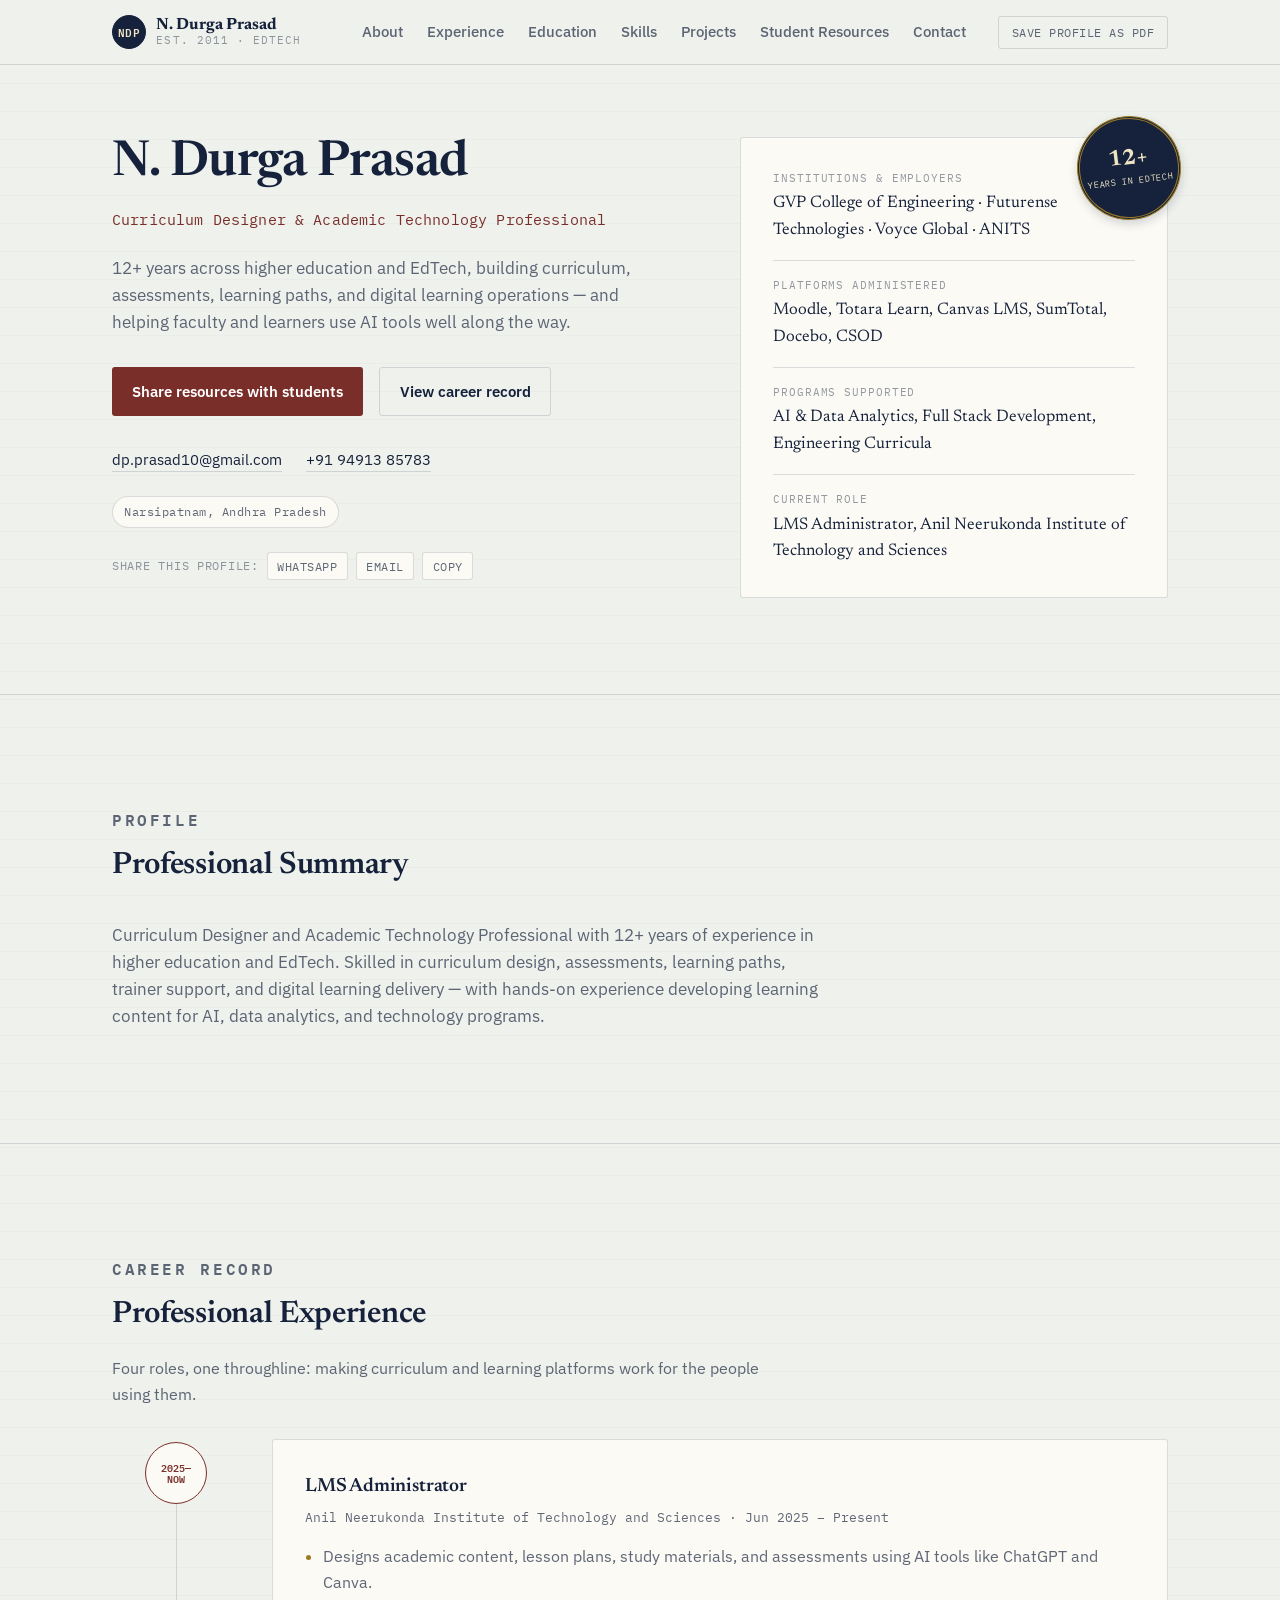
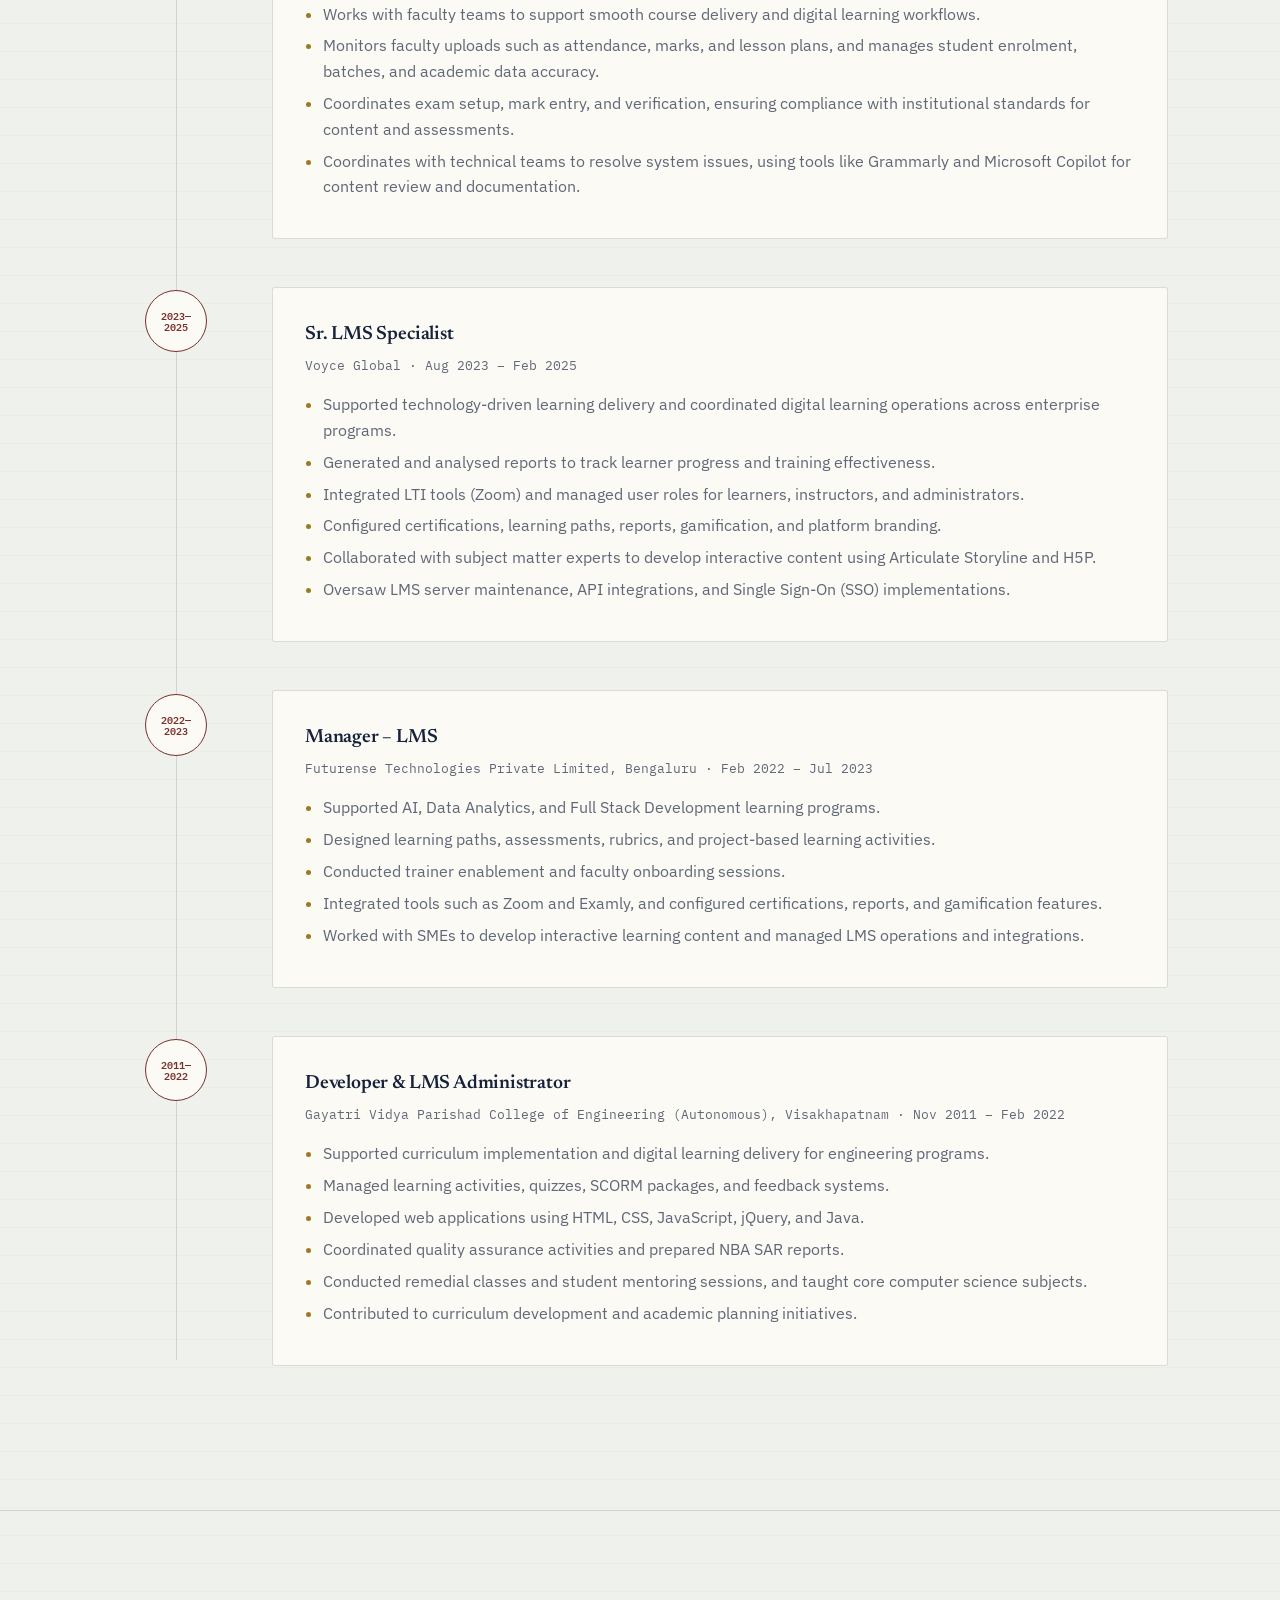
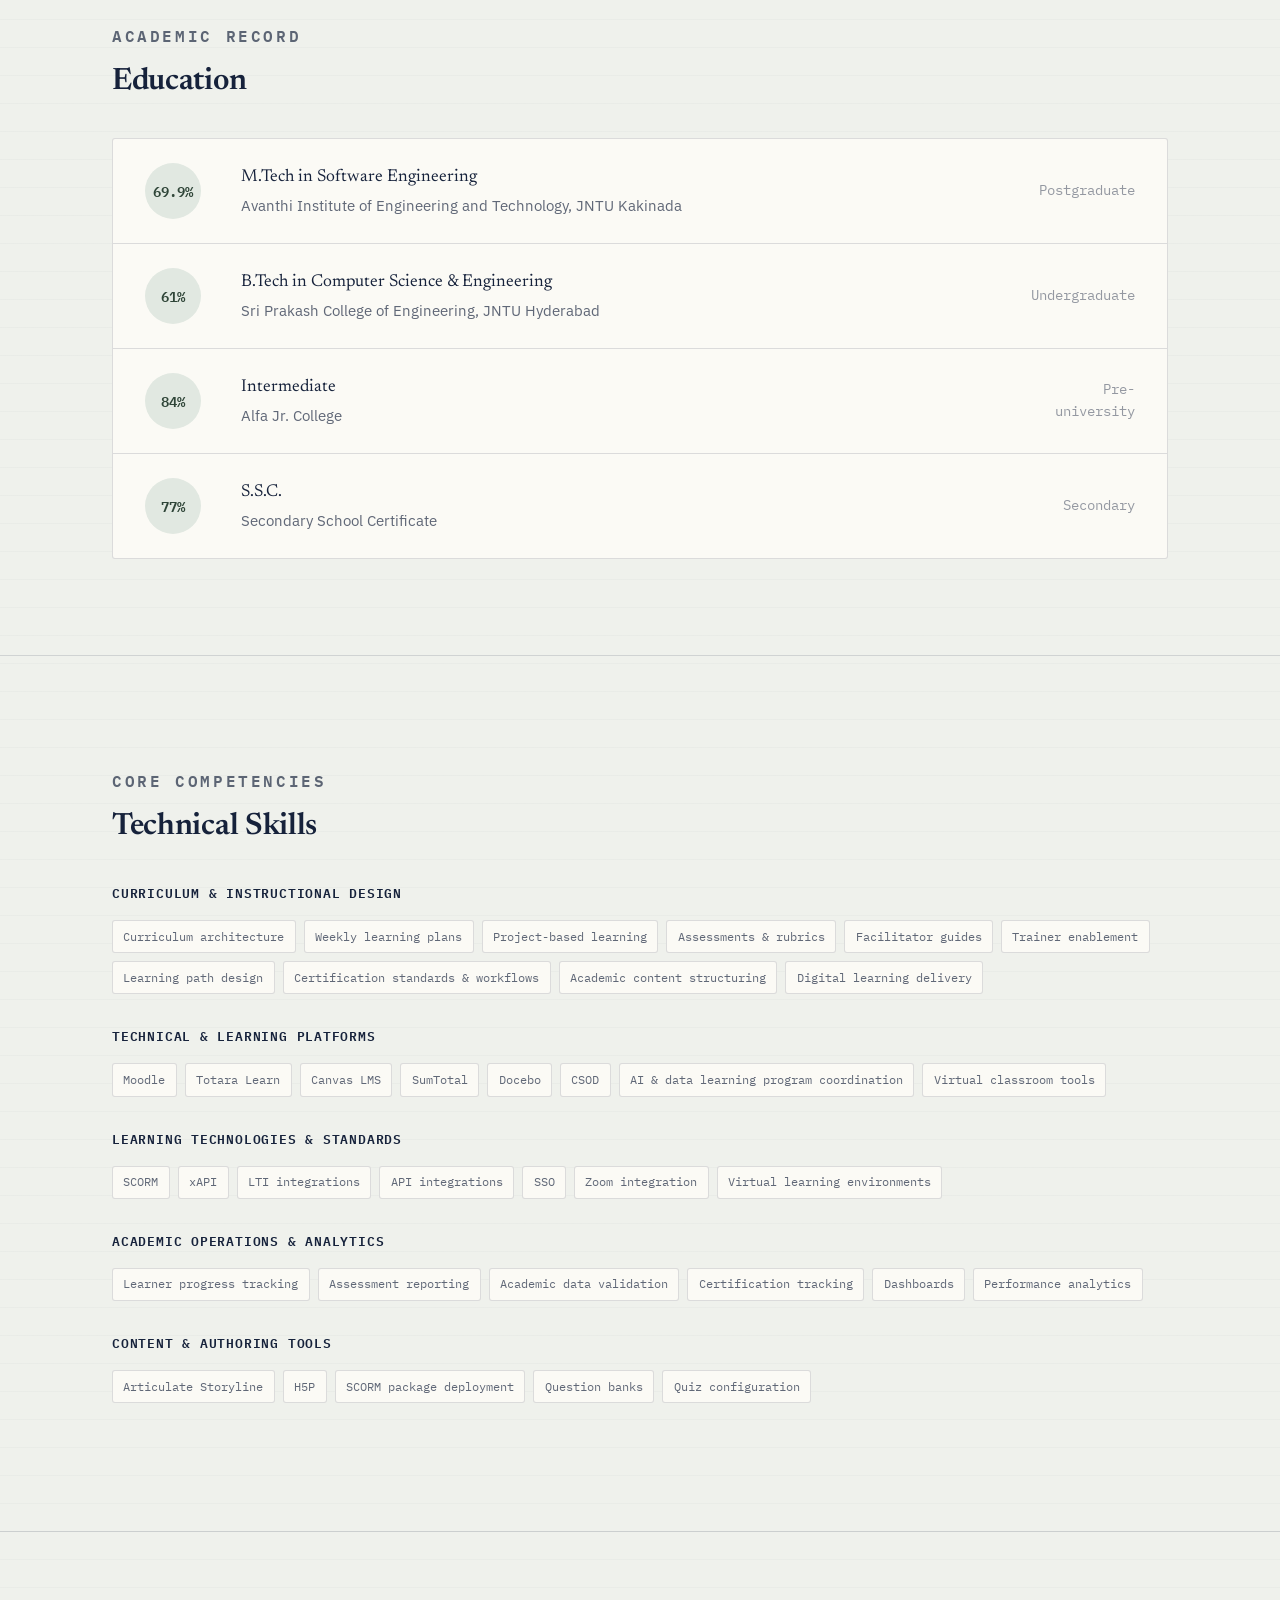
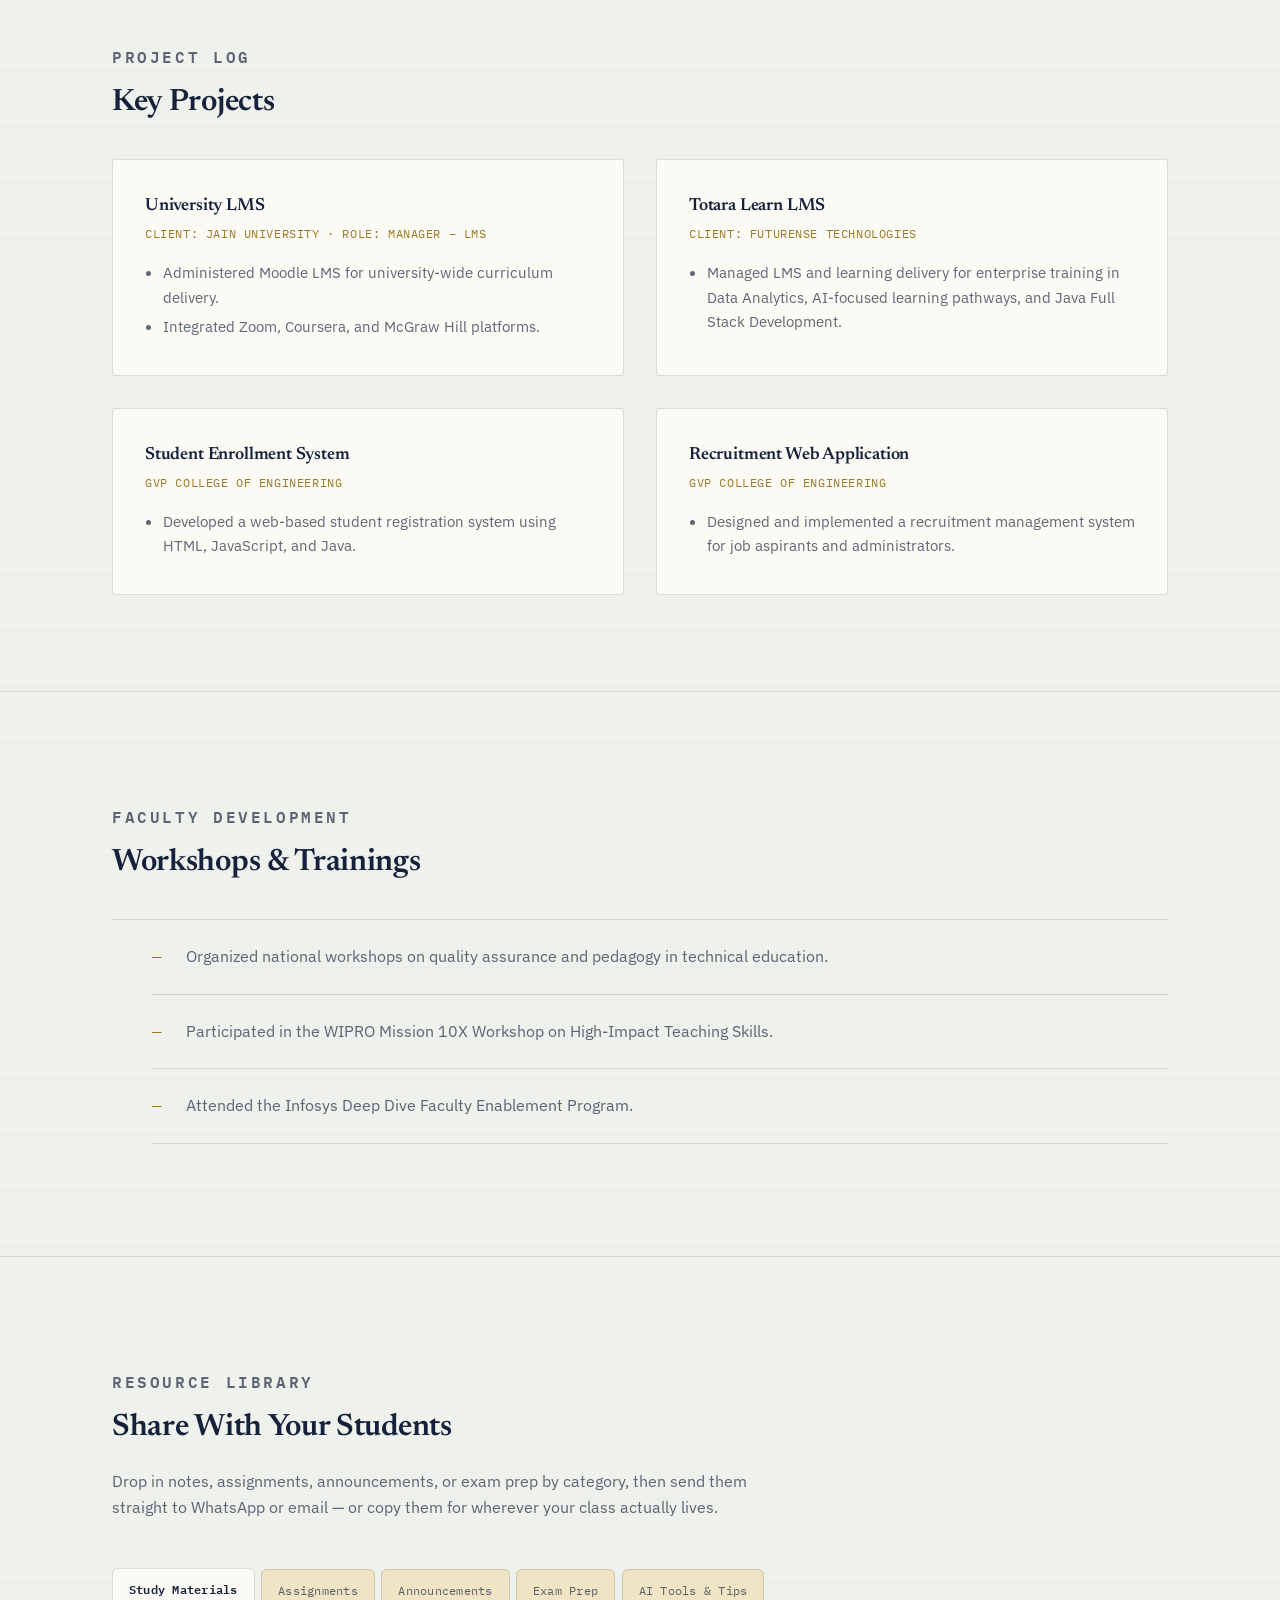
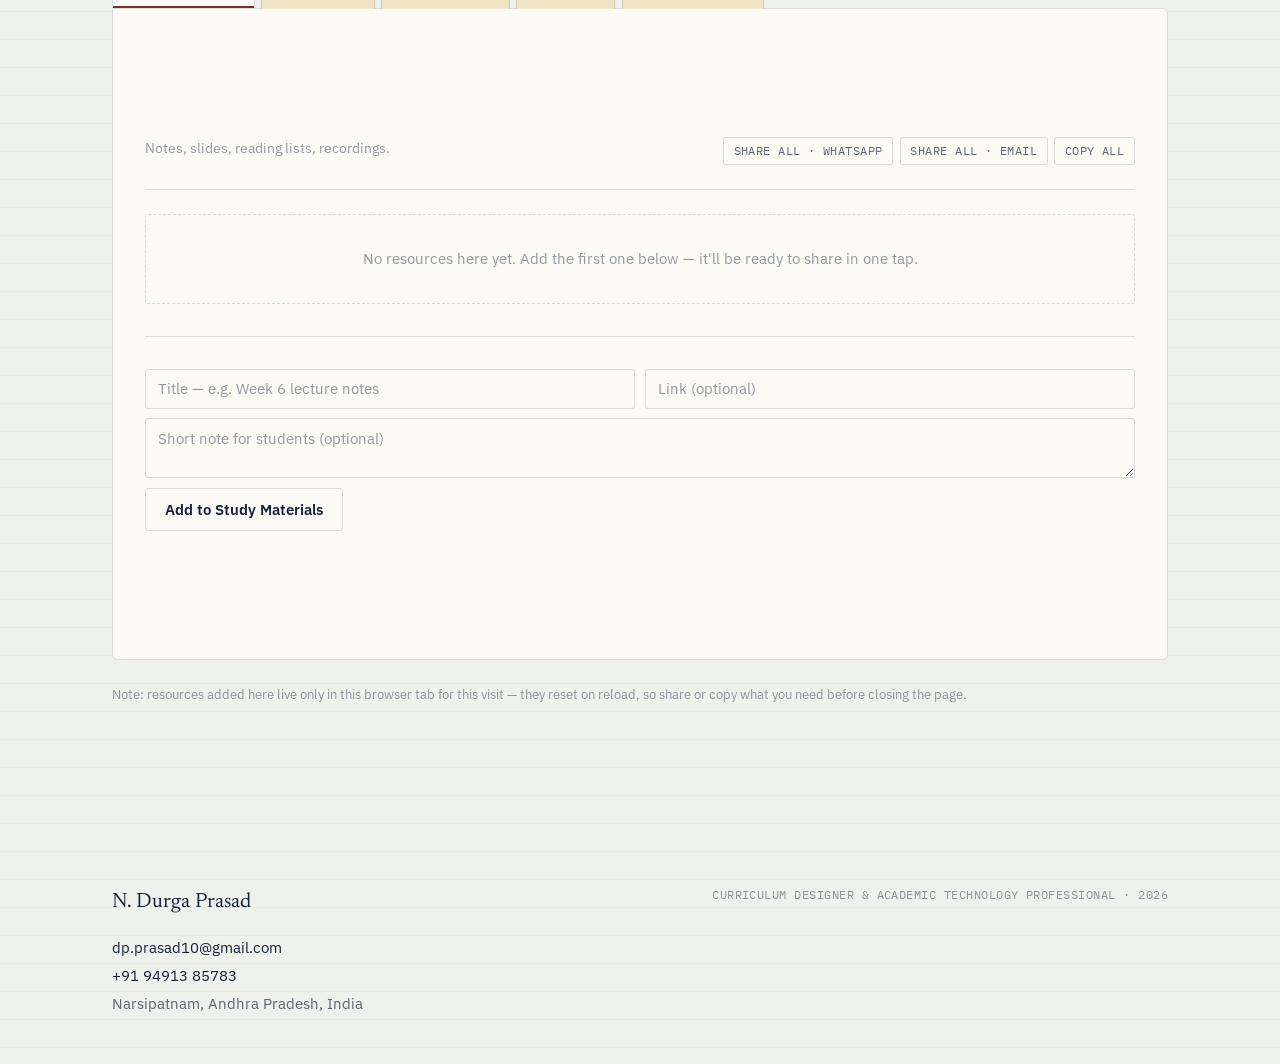
==== index.html @ 48b15652 "Add files via upload" ====
<!DOCTYPE html>
<html lang="en">
<head>
<meta charset="UTF-8">
<meta name="viewport" content="width=device-width, initial-scale=1.0">
<title>N. Durga Prasad — Curriculum Designer &amp; Academic Technology Professional</title>
<meta name="description" content="N. Durga Prasad — Curriculum Designer and Academic Technology Professional with 12+ years in higher education and EdTech. Career record, skills, projects, and a resource library for students.">
<link rel="icon" href="data:image/svg+xml,%3Csvg xmlns='http://www.w3.org/2000/svg' viewBox='0 0 64 64'%3E%3Ccircle cx='32' cy='32' r='30' fill='%2316223B'/%3E%3Ctext x='32' y='40' font-family='monospace' font-size='20' fill='%23C49A3A' text-anchor='middle'%3ENDP%3C/text%3E%3C/svg%3E">
<link rel="preconnect" href="https://fonts.googleapis.com">
<link rel="preconnect" href="https://fonts.gstatic.com" crossorigin>
<link href="https://fonts.googleapis.com/css2?family=Newsreader:ital,wght@0,400;0,500;0,600;0,700;1,400;1,500&family=IBM+Plex+Sans:wght@400;500;600;700&family=IBM+Plex+Mono:wght@400;500;600&display=swap" rel="stylesheet">
<style>
  /* ============ TOKENS ============ */
  :root{
    --paper:#EFF1EC;
    --paper-line: rgba(22,34,59,0.05);
    --card:#FBFAF5;
    --ink:#16223B;
    --ink-soft:rgba(22,34,59,0.68);
    --ink-faint:rgba(22,34,59,0.45);
    --rule:rgba(22,34,59,0.14);
    --brass:#9C7A22;
    --brass-bg:#EFE4C4;
    --oxblood:#7A2E2A;
    --oxblood-dark:#5E2220;
    --forest:#2F4538;
    --forest-bg:#E1E8E1;

    --display:"Newsreader", Georgia, serif;
    --body:"IBM Plex Sans", -apple-system, Segoe UI, sans-serif;
    --mono:"IBM Plex Mono", "SF Mono", Menlo, monospace;

    --s1:.5rem; --s2:1rem; --s3:1.5rem; --s4:2rem; --s5:3rem; --s6:4.5rem; --s7:6rem;
    --radius:3px;
    --maxw:1120px;
  }

  *{box-sizing:border-box;}
  html{scroll-behavior:smooth;}
  @media (prefers-reduced-motion: reduce){
    html{scroll-behavior:auto;}
    *{animation-duration:0.001ms !important; transition-duration:0.001ms !important;}
  }
  body{
    margin:0;
    font-family:var(--body);
    color:var(--ink);
    background-color:var(--paper);
    background-image:repeating-linear-gradient(to bottom, transparent, transparent 27px, var(--paper-line) 28px);
    line-height:1.6;
    -webkit-font-smoothing:antialiased;
  }
  img{max-width:100%;display:block;}
  a{color:var(--oxblood);}
  .wrap{max-width:var(--maxw); margin:0 auto; padding:0 var(--s4);}
  @media (max-width:640px){ .wrap{padding:0 var(--s3);} }

  .skip-link{position:absolute; left:-999px; top:0; background:var(--ink); color:#fff; padding:.5rem 1rem; z-index:200;}
  .skip-link:focus{left:var(--s2); top:var(--s2);}

  :focus-visible{outline:2px solid var(--oxblood); outline-offset:2px;}

  h1,h2,h3,h4{font-family:var(--display); font-weight:600; margin:0; color:var(--ink); letter-spacing:-0.01em;}
  .eyebrow{
    font-family:var(--mono); font-size:.72rem; letter-spacing:.16em; text-transform:uppercase;
    color:var(--brass); margin:0 0 var(--s1) 0; font-weight:600;
  }
  .section-head{margin-bottom:var(--s4); max-width:680px;}
  .section-head h2{font-size:clamp(1.6rem, 2.4vw, 2.1rem);}
  .section-head p{color:var(--ink-soft); margin-top:var(--s2); font-size:1.02rem;}

  section{padding:var(--s7) 0;}
  section + section{border-top:1px solid var(--rule);}

  .pill{
    display:inline-flex; align-items:center; gap:.4em;
    font-family:var(--mono); font-size:.78rem; letter-spacing:.04em;
    padding:.3rem .7rem; border:1px solid var(--rule); border-radius:999px; color:var(--ink-soft);
    background:var(--card);
  }

  /* ============ HEADER ============ */
  .site-header{
    position:sticky; top:0; z-index:100;
    background:rgba(239,241,236,0.92);
    backdrop-filter:blur(6px);
    border-bottom:1px solid var(--rule);
  }
  .site-header .wrap{display:flex; align-items:center; justify-content:space-between; height:64px;}
  .brand{display:flex; align-items:center; gap:.65rem; text-decoration:none; color:var(--ink);}
  .brand-mark{
    width:34px; height:34px; border-radius:50%; background:var(--ink); color:var(--brass-bg);
    display:flex; align-items:center; justify-content:center;
    font-family:var(--mono); font-size:.7rem; font-weight:600; letter-spacing:.02em;
    border:1px solid var(--ink);
  }
  .brand-text{display:flex; flex-direction:column; line-height:1.1;}
  .brand-text strong{font-family:var(--display); font-size:1.02rem;}
  .brand-text span{font-family:var(--mono); font-size:.66rem; letter-spacing:.1em; color:var(--ink-faint); text-transform:uppercase;}

  nav.primary-nav{display:flex; align-items:center; gap:var(--s4);}
  nav.primary-nav ul{display:flex; gap:var(--s3); margin:0; padding:0; list-style:none;}
  nav.primary-nav a{
    color:var(--ink-soft); text-decoration:none; font-size:.92rem; font-weight:500;
    padding:.3rem 0; border-bottom:2px solid transparent;
  }
  nav.primary-nav a:hover{color:var(--ink); border-bottom-color:var(--brass);}

  .btn-print{
    font-family:var(--mono); font-size:.76rem; letter-spacing:.04em; text-transform:uppercase;
    background:transparent; border:1px solid var(--rule); color:var(--ink-soft);
    padding:.5rem .8rem; border-radius:var(--radius); cursor:pointer;
  }
  .btn-print:hover{border-color:var(--ink); color:var(--ink);}

  .nav-toggle{display:none; background:none; border:1px solid var(--rule); border-radius:var(--radius); width:40px; height:36px; cursor:pointer; align-items:center; justify-content:center;}
  .nav-toggle span, .nav-toggle span::before, .nav-toggle span::after{
    content:""; display:block; width:18px; height:2px; background:var(--ink); position:relative; transition:.2s;
  }
  .nav-toggle span::before{position:absolute; top:-6px;}
  .nav-toggle span::after{position:absolute; top:6px;}

  @media (max-width:880px){
    nav.primary-nav{position:fixed; inset:64px 0 auto 0; background:var(--card); border-bottom:1px solid var(--rule);
      flex-direction:column; align-items:stretch; padding:var(--s3) var(--s4); gap:var(--s2);
      transform:translateY(-110%); transition:transform .25s ease; max-height:calc(100vh - 64px); overflow:auto;}
    nav.primary-nav.open{transform:translateY(0);}
    nav.primary-nav ul{flex-direction:column; gap:var(--s2);}
    nav.primary-nav .btn-print{align-self:flex-start;}
    .nav-toggle{display:flex;}
  }

  /* ============ HERO ============ */
  .hero{padding-top:var(--s6);}
  .hero .wrap{display:grid; grid-template-columns:1.3fr 1fr; gap:var(--s6); align-items:start;}
  @media (max-width:880px){ .hero .wrap{grid-template-columns:1fr; gap:var(--s4);} }

  .hero-title{font-size:clamp(2.1rem, 4vw, 3.1rem); line-height:1.08;}
  .hero-role{font-family:var(--mono); font-size:.95rem; color:var(--oxblood); margin-top:var(--s2); letter-spacing:.01em;}
  .hero-summary{margin-top:var(--s3); color:var(--ink-soft); font-size:1.05rem; max-width:560px;}
  .hero-ctas{display:flex; flex-wrap:wrap; gap:var(--s2); margin-top:var(--s4);}
  .btn{
    font-family:var(--body); font-weight:600; font-size:.94rem;
    padding:.7rem 1.2rem; border-radius:var(--radius); text-decoration:none; cursor:pointer; border:1px solid transparent;
    display:inline-flex; align-items:center; gap:.5rem;
  }
  .btn-primary{background:var(--oxblood); color:#fff;}
  .btn-primary:hover{background:var(--oxblood-dark);}
  .btn-ghost{background:transparent; border:1px solid var(--rule); color:var(--ink);}
  .btn-ghost:hover{border-color:var(--ink);}

  .hero-contact{display:flex; flex-wrap:wrap; gap:var(--s3); margin-top:var(--s4); font-size:.92rem;}
  .hero-contact a{color:var(--ink); text-decoration:none; border-bottom:1px solid var(--rule);}
  .hero-contact a:hover{border-bottom-color:var(--ink);}

  .hero-share{margin-top:var(--s3); display:flex; flex-wrap:wrap; align-items:center; gap:.5rem; font-family:var(--mono); font-size:.76rem; color:var(--ink-faint); text-transform:uppercase; letter-spacing:.06em;}
  .icon-btn{
    font-family:var(--mono); font-size:.72rem; text-transform:uppercase; letter-spacing:.04em;
    background:var(--card); border:1px solid var(--rule); color:var(--ink-soft);
    padding:.35rem .6rem; border-radius:var(--radius); cursor:pointer;
  }
  .icon-btn:hover{border-color:var(--ink); color:var(--ink);}

  /* ledger box + seal */
  .ledger-box{
    background:var(--card); border:1px solid var(--rule); border-radius:var(--radius);
    padding:var(--s4); position:relative;
  }
  .ledger-box dl{margin:0; display:grid; gap:var(--s2);}
  .ledger-box dt{font-family:var(--mono); font-size:.7rem; letter-spacing:.08em; text-transform:uppercase; color:var(--ink-faint);}
  .ledger-box dd{margin:.15rem 0 0 0; font-family:var(--display); font-size:1.05rem;}
  .ledger-row{border-top:1px solid var(--rule); padding-top:var(--s2);}
  .ledger-row:first-child{border-top:none; padding-top:0;}

  .seal{
    position:absolute; top:-22px; right:-14px;
    width:104px; height:104px; border-radius:50%;
    background:var(--ink); color:var(--brass-bg);
    display:flex; flex-direction:column; align-items:center; justify-content:center;
    transform:rotate(-7deg);
    border:3px double var(--brass);
    text-align:center; box-shadow:0 4px 10px rgba(22,34,59,0.18);
  }
  .seal strong{font-family:var(--display); font-size:1.4rem; line-height:1;}
  .seal span{font-family:var(--mono); font-size:.55rem; letter-spacing:.08em; text-transform:uppercase; margin-top:.2rem;}
  @media (max-width:880px){ .seal{top:-18px; right:var(--s3);} }

  /* ============ TIMELINE (Experience) ============ */
  .timeline{position:relative; margin-top:var(--s2);}
  .timeline::before{
    content:""; position:absolute; left:64px; top:6px; bottom:6px; width:1px; background:var(--rule);
  }
  @media (max-width:640px){ .timeline::before{left:30px;} }

  .entry{display:grid; grid-template-columns:128px 1fr; gap:var(--s4); margin-bottom:var(--s5); transition:opacity .5s ease, transform .5s ease;}
  .entry.pending{opacity:0; transform:translateY(10px);}
  @media (max-width:640px){ .entry{grid-template-columns:60px 1fr; gap:var(--s2);} }

  .entry-marker{display:flex; flex-direction:column; align-items:center; padding-top:.2rem;}
  .marker-dot{
    width:62px; height:62px; border-radius:50%; background:var(--card); border:1.5px solid var(--oxblood);
    display:flex; align-items:center; justify-content:center; text-align:center;
    font-family:var(--mono); font-size:.6rem; line-height:1.15; color:var(--oxblood); font-weight:600;
    flex-shrink:0; position:relative; z-index:2;
  }
  @media (max-width:640px){ .marker-dot{width:34px; height:34px; font-size:0; } .marker-dot::after{content:"";width:8px;height:8px;border-radius:50%;background:var(--oxblood);} }

  .entry-card{background:var(--card); border:1px solid var(--rule); border-radius:var(--radius); padding:var(--s4);}
  .entry-card h3{font-size:1.2rem;}
  .entry-org{font-family:var(--mono); font-size:.82rem; color:var(--ink-soft); margin-top:.25rem;}
  .entry-card ul{margin:var(--s2) 0 0 0; padding-left:1.1rem; color:var(--ink-soft);}
  .entry-card li{margin-bottom:.4rem;}
  .entry-card li::marker{color:var(--brass);}

  /* ============ EDUCATION ============ */
  .edu-table{margin-top:var(--s2); border:1px solid var(--rule); border-radius:var(--radius); overflow:hidden; background:var(--card);}
  .edu-row{display:grid; grid-template-columns:72px 1fr 110px; gap:var(--s3); align-items:center; padding:var(--s3) var(--s4); border-bottom:1px solid var(--rule);}
  .edu-row:last-child{border-bottom:none;}
  @media (max-width:640px){ .edu-row{grid-template-columns:56px 1fr; row-gap:.3rem;} .edu-score{grid-column:2;} }
  .edu-score-badge{
    font-family:var(--mono); font-weight:600; font-size:.85rem; color:var(--forest); background:var(--forest-bg);
    border-radius:50%; width:56px; height:56px; display:flex; align-items:center; justify-content:center; text-align:center; line-height:1;
  }
  .edu-degree{font-family:var(--display); font-size:1.08rem;}
  .edu-inst{color:var(--ink-soft); font-size:.92rem; margin-top:.15rem;}
  .edu-score{font-family:var(--mono); font-size:.85rem; color:var(--ink-faint); text-align:right;}
  @media (max-width:640px){ .edu-score{text-align:left;} }

  /* ============ SKILLS ============ */
  .skill-group{margin-bottom:var(--s4);}
  .skill-group h3{font-family:var(--mono); font-size:.82rem; text-transform:uppercase; letter-spacing:.06em; color:var(--ink); font-weight:600; margin-bottom:var(--s2);}
  .chip-row{display:flex; flex-wrap:wrap; gap:.5rem;}
  .chip{
    font-family:var(--mono); font-size:.78rem; color:var(--ink-soft);
    background:var(--card); border:1px solid var(--rule); border-radius:var(--radius); padding:.35rem .65rem;
  }

  /* ============ PROJECTS ============ */
  .project-grid{display:grid; grid-template-columns:1fr 1fr; gap:var(--s4); margin-top:var(--s2);}
  @media (max-width:760px){ .project-grid{grid-template-columns:1fr;} }
  .project-card{background:var(--card); border:1px solid var(--rule); border-radius:var(--radius); padding:var(--s4); transition:transform .2s ease, box-shadow .2s ease;}
  .project-card:hover{transform:translateY(-3px); box-shadow:0 8px 18px rgba(22,34,59,0.1);}
  .project-card h3{font-size:1.1rem;}
  .project-meta{font-family:var(--mono); font-size:.74rem; color:var(--brass); text-transform:uppercase; letter-spacing:.05em; margin-top:.3rem;}
  .project-card ul{margin:var(--s2) 0 0 0; padding-left:1.1rem; color:var(--ink-soft); font-size:.95rem;}
  .project-card li{margin-bottom:.3rem;}

  /* ============ WORKSHOPS ============ */
  .ledger-list{margin-top:var(--s2); border-top:1px solid var(--rule);}
  .ledger-list li{
    list-style:none; display:flex; gap:var(--s3); padding:var(--s3) 0; border-bottom:1px solid var(--rule); color:var(--ink-soft);
  }
  .ledger-list li::before{content:"—"; color:var(--brass); font-family:var(--mono); flex-shrink:0;}

  /* ============ STUDENT RESOURCES ============ */
  .resources-intro{color:var(--ink-soft); max-width:680px; margin-top:var(--s2);}
  .folder-tabs{display:flex; gap:.4rem; margin-top:var(--s5); flex-wrap:wrap;}
  .folder-tabs .tab{
    font-family:var(--mono); font-size:.78rem; letter-spacing:.02em;
    background:var(--brass-bg); color:var(--ink-soft); border:1px solid var(--rule); border-bottom:none;
    padding:.6rem 1rem .55rem; border-radius:6px 6px 0 0; cursor:pointer; position:relative; top:1px;
  }
  .folder-tabs .tab[aria-selected="true"]{
    background:var(--card); color:var(--ink); font-weight:600; top:0; box-shadow:0 -2px 0 var(--oxblood) inset;
  }
  .mobile-cat-select{display:none; width:100%; margin-top:var(--s4); font-family:var(--mono); font-size:.85rem; padding:.6rem .8rem; border-radius:var(--radius); border:1px solid var(--rule); background:var(--card); color:var(--ink);}
  @media (max-width:700px){
    .folder-tabs{display:none;}
    .mobile-cat-select{display:block;}
  }

  .panels-container{background:var(--card); border:1px solid var(--rule); border-radius:0 6px 6px 6px; padding:var(--s4);}
  @media (max-width:700px){ .panels-container{border-radius:var(--radius); margin-top:0;} }

  .panel-head{display:flex; justify-content:space-between; align-items:flex-start; gap:var(--s3); flex-wrap:wrap; border-bottom:1px solid var(--rule); padding-bottom:var(--s3); margin-bottom:var(--s3);}
  .panel-hint{color:var(--ink-faint); font-size:.88rem; margin:0;}
  .action-row{display:flex; gap:.4rem; flex-wrap:wrap;}
  .action-row .icon-btn{white-space:nowrap;}

  .resource-list{list-style:none; margin:0; padding:0; display:flex; flex-direction:column; gap:var(--s2);}
  .resource-item{
    display:flex; justify-content:space-between; gap:var(--s3); flex-wrap:wrap;
    border:1px solid var(--rule); border-radius:var(--radius); padding:var(--s3); background:var(--paper);
  }
  .resource-main{min-width:200px; flex:1;}
  .resource-title{margin:0; font-weight:600;}
  .resource-desc{margin:.3rem 0 0 0; color:var(--ink-soft); font-size:.92rem;}
  .resource-link{font-family:var(--mono); font-size:.8rem; word-break:break-all; display:inline-block; margin-top:.4rem;}
  .resource-actions{display:flex; gap:.4rem; flex-wrap:wrap; align-items:flex-start;}
  .delete-btn{color:var(--oxblood); border-color:var(--rule);}
  .delete-btn:hover{border-color:var(--oxblood);}
  .empty-state{
    border:1px dashed var(--rule); border-radius:var(--radius); padding:var(--s4); text-align:center;
    color:var(--ink-faint); font-size:.92rem;
  }

  .add-form{margin-top:var(--s4); padding-top:var(--s4); border-top:1px solid var(--rule); display:grid; gap:.6rem; grid-template-columns:1fr 1fr; }
  .add-form textarea{grid-column:1 / -1; resize:vertical; min-height:60px;}
  .add-form button{grid-column:1 / -1; justify-self:start;}
  @media (max-width:560px){ .add-form{grid-template-columns:1fr;} }
  .add-form input, .add-form textarea{
    font-family:var(--body); font-size:.92rem; padding:.6rem .75rem; border:1px solid var(--rule); border-radius:var(--radius);
    background:var(--card); color:var(--ink);
  }
  .add-form input::placeholder, .add-form textarea::placeholder{color:var(--ink-faint);}

  .session-note{
    margin-top:var(--s3); font-size:.82rem; color:var(--ink-faint); display:flex; gap:.5rem; align-items:flex-start;
  }

  /* ============ FOOTER ============ */
  footer{padding:var(--s6) 0 var(--s5); }
  footer .wrap{display:flex; justify-content:space-between; gap:var(--s4); flex-wrap:wrap; align-items:flex-start;}
  .footer-name{font-family:var(--display); font-size:1.3rem;}
  .footer-contact{margin-top:var(--s2); color:var(--ink-soft); font-size:.92rem; display:flex; flex-direction:column; gap:.3rem;}
  .footer-contact a{color:var(--ink); text-decoration:none;}
  .footer-note{font-family:var(--mono); font-size:.74rem; color:var(--ink-faint); text-transform:uppercase; letter-spacing:.04em;}

  /* ============ TOAST ============ */
  #toast{
    position:fixed; bottom:var(--s4); left:50%; transform:translate(-50%, 20px);
    background:var(--ink); color:#fff; padding:.65rem 1.1rem; border-radius:var(--radius);
    font-family:var(--mono); font-size:.82rem; opacity:0; pointer-events:none; transition:opacity .25s ease, transform .25s ease;
    z-index:300; max-width:90vw; text-align:center;
  }
  #toast.show{opacity:1; transform:translate(-50%, 0);}

  /* ============ PRINT ============ */
  @media print{
    body{background:#fff; background-image:none;}
    .site-header, .hero-ctas, .hero-share, #student-resources, footer .icon-btn, #toast, .nav-toggle{display:none !important;}
    section{padding:1.2rem 0;}
    .seal{display:none;}
  }
</style>
</head>
<body>
<a class="skip-link" href="#main">Skip to content</a>

<header class="site-header">
  <div class="wrap">
    <a class="brand" href="#top">
      <span class="brand-mark">NDP</span>
      <span class="brand-text"><strong>N. Durga Prasad</strong><span>Est. 2011 · EdTech</span></span>
    </a>
    <nav class="primary-nav" id="primaryNav">
      <ul>
        <li><a href="#about">About</a></li>
        <li><a href="#experience">Experience</a></li>
        <li><a href="#education">Education</a></li>
        <li><a href="#skills">Skills</a></li>
        <li><a href="#projects">Projects</a></li>
        <li><a href="#student-resources">Student Resources</a></li>
        <li><a href="#contact">Contact</a></li>
      </ul>
      <button class="btn-print" id="printBtn" type="button">Save profile as PDF</button>
    </nav>
    <button class="nav-toggle" id="navToggle" aria-expanded="false" aria-controls="primaryNav" aria-label="Toggle navigation menu"><span></span></button>
  </div>
</header>

<main id="main">

  <!-- ============ HERO ============ -->
  <section class="hero" id="top">
    <div class="wrap">
      <div>
        <h1 class="hero-title">N. Durga&nbsp;Prasad</h1>
        <p class="hero-role">Curriculum Designer &amp; Academic Technology Professional</p>
        <p class="hero-summary">12+ years across higher education and EdTech, building curriculum, assessments, learning paths, and digital learning operations — and helping faculty and learners use AI tools well along the way.</p>
        <div class="hero-ctas">
          <a class="btn btn-primary" href="#student-resources">Share resources with students</a>
          <a class="btn btn-ghost" href="#experience">View career record</a>
        </div>
        <div class="hero-contact">
          <a href="mailto:dp.prasad10@gmail.com">dp.prasad10@gmail.com</a>
          <a href="tel:+919491385783">+91 94913 85783</a>
          <span class="pill">Narsipatnam, Andhra Pradesh</span>
        </div>
        <div class="hero-share">
          <span>Share this profile:</span>
          <button class="icon-btn" onclick="shareProfile('whatsapp')">WhatsApp</button>
          <button class="icon-btn" onclick="shareProfile('email')">Email</button>
          <button class="icon-btn" onclick="shareProfile('copy')">Copy</button>
        </div>
      </div>

      <div class="ledger-box">
        <div class="seal"><strong>12+</strong><span>Years in EdTech</span></div>
        <dl>
          <div class="ledger-row">
            <dt>Institutions &amp; employers</dt>
            <dd>GVP College of Engineering · Futurense Technologies · Voyce Global · ANITS</dd>
          </div>
          <div class="ledger-row">
            <dt>Platforms administered</dt>
            <dd>Moodle, Totara Learn, Canvas LMS, SumTotal, Docebo, CSOD</dd>
          </div>
          <div class="ledger-row">
            <dt>Programs supported</dt>
            <dd>AI &amp; Data Analytics, Full Stack Development, Engineering Curricula</dd>
          </div>
          <div class="ledger-row">
            <dt>Current role</dt>
            <dd>LMS Administrator, Anil Neerukonda Institute of Technology and Sciences</dd>
          </div>
        </dl>
      </div>
    </div>
  </section>

  <!-- ============ ABOUT ============ -->
  <section id="about">
    <div class="wrap">
      <div class="section-head">
        <p class="eyebrow">Profile</p>
        <h2>Professional Summary</h2>
      </div>
      <p style="max-width:720px; font-size:1.05rem; color:var(--ink-soft);">
        Curriculum Designer and Academic Technology Professional with 12+ years of experience in higher education and EdTech. Skilled in curriculum design, assessments, learning paths, trainer support, and digital learning delivery — with hands-on experience developing learning content for AI, data analytics, and technology programs.
      </p>
    </div>
  </section>

  <!-- ============ EXPERIENCE ============ -->
  <section id="experience">
    <div class="wrap">
      <div class="section-head">
        <p class="eyebrow">Career Record</p>
        <h2>Professional Experience</h2>
        <p>Four roles, one throughline: making curriculum and learning platforms work for the people using them.</p>
      </div>

      <div class="timeline">
        <div class="entry">
          <div class="entry-marker"><div class="marker-dot">2025—<br>NOW</div></div>
          <div class="entry-card">
            <h3>LMS Administrator</h3>
            <p class="entry-org">Anil Neerukonda Institute of Technology and Sciences · Jun 2025 – Present</p>
            <ul>
              <li>Designs academic content, lesson plans, study materials, and assessments using AI tools like ChatGPT and Canva.</li>
              <li>Works with faculty teams to support smooth course delivery and digital learning workflows.</li>
              <li>Monitors faculty uploads such as attendance, marks, and lesson plans, and manages student enrolment, batches, and academic data accuracy.</li>
              <li>Coordinates exam setup, mark entry, and verification, ensuring compliance with institutional standards for content and assessments.</li>
              <li>Coordinates with technical teams to resolve system issues, using tools like Grammarly and Microsoft Copilot for content review and documentation.</li>
            </ul>
          </div>
        </div>

        <div class="entry">
          <div class="entry-marker"><div class="marker-dot">2023—<br>2025</div></div>
          <div class="entry-card">
            <h3>Sr. LMS Specialist</h3>
            <p class="entry-org">Voyce Global · Aug 2023 – Feb 2025</p>
            <ul>
              <li>Supported technology-driven learning delivery and coordinated digital learning operations across enterprise programs.</li>
              <li>Generated and analysed reports to track learner progress and training effectiveness.</li>
              <li>Integrated LTI tools (Zoom) and managed user roles for learners, instructors, and administrators.</li>
              <li>Configured certifications, learning paths, reports, gamification, and platform branding.</li>
              <li>Collaborated with subject matter experts to develop interactive content using Articulate Storyline and H5P.</li>
              <li>Oversaw LMS server maintenance, API integrations, and Single Sign-On (SSO) implementations.</li>
            </ul>
          </div>
        </div>

        <div class="entry">
          <div class="entry-marker"><div class="marker-dot">2022—<br>2023</div></div>
          <div class="entry-card">
            <h3>Manager – LMS</h3>
            <p class="entry-org">Futurense Technologies Private Limited, Bengaluru · Feb 2022 – Jul 2023</p>
            <ul>
              <li>Supported AI, Data Analytics, and Full Stack Development learning programs.</li>
              <li>Designed learning paths, assessments, rubrics, and project-based learning activities.</li>
              <li>Conducted trainer enablement and faculty onboarding sessions.</li>
              <li>Integrated tools such as Zoom and Examly, and configured certifications, reports, and gamification features.</li>
              <li>Worked with SMEs to develop interactive learning content and managed LMS operations and integrations.</li>
            </ul>
          </div>
        </div>

        <div class="entry">
          <div class="entry-marker"><div class="marker-dot">2011—<br>2022</div></div>
          <div class="entry-card">
            <h3>Developer &amp; LMS Administrator</h3>
            <p class="entry-org">Gayatri Vidya Parishad College of Engineering (Autonomous), Visakhapatnam · Nov 2011 – Feb 2022</p>
            <ul>
              <li>Supported curriculum implementation and digital learning delivery for engineering programs.</li>
              <li>Managed learning activities, quizzes, SCORM packages, and feedback systems.</li>
              <li>Developed web applications using HTML, CSS, JavaScript, jQuery, and Java.</li>
              <li>Coordinated quality assurance activities and prepared NBA SAR reports.</li>
              <li>Conducted remedial classes and student mentoring sessions, and taught core computer science subjects.</li>
              <li>Contributed to curriculum development and academic planning initiatives.</li>
            </ul>
          </div>
        </div>
      </div>
    </div>
  </section>

  <!-- ============ EDUCATION ============ -->
  <section id="education">
    <div class="wrap">
      <div class="section-head">
        <p class="eyebrow">Academic Record</p>
        <h2>Education</h2>
      </div>
      <div class="edu-table">
        <div class="edu-row">
          <span class="edu-score-badge">69.9%</span>
          <div><div class="edu-degree">M.Tech in Software Engineering</div><div class="edu-inst">Avanthi Institute of Engineering and Technology, JNTU Kakinada</div></div>
          <span class="edu-score">Postgraduate</span>
        </div>
        <div class="edu-row">
          <span class="edu-score-badge">61%</span>
          <div><div class="edu-degree">B.Tech in Computer Science &amp; Engineering</div><div class="edu-inst">Sri Prakash College of Engineering, JNTU Hyderabad</div></div>
          <span class="edu-score">Undergraduate</span>
        </div>
        <div class="edu-row">
          <span class="edu-score-badge">84%</span>
          <div><div class="edu-degree">Intermediate</div><div class="edu-inst">Alfa Jr. College</div></div>
          <span class="edu-score">Pre-university</span>
        </div>
        <div class="edu-row">
          <span class="edu-score-badge">77%</span>
          <div><div class="edu-degree">S.S.C.</div><div class="edu-inst">Secondary School Certificate</div></div>
          <span class="edu-score">Secondary</span>
        </div>
      </div>
    </div>
  </section>

  <!-- ============ SKILLS ============ -->
  <section id="skills">
    <div class="wrap">
      <div class="section-head">
        <p class="eyebrow">Core Competencies</p>
        <h2>Technical Skills</h2>
      </div>

      <div class="skill-group">
        <h3>Curriculum &amp; Instructional Design</h3>
        <div class="chip-row">
          <span class="chip">Curriculum architecture</span><span class="chip">Weekly learning plans</span>
          <span class="chip">Project-based learning</span><span class="chip">Assessments &amp; rubrics</span>
          <span class="chip">Facilitator guides</span><span class="chip">Trainer enablement</span>
          <span class="chip">Learning path design</span><span class="chip">Certification standards &amp; workflows</span>
          <span class="chip">Academic content structuring</span><span class="chip">Digital learning delivery</span>
        </div>
      </div>

      <div class="skill-group">
        <h3>Technical &amp; Learning Platforms</h3>
        <div class="chip-row">
          <span class="chip">Moodle</span><span class="chip">Totara Learn</span><span class="chip">Canvas LMS</span>
          <span class="chip">SumTotal</span><span class="chip">Docebo</span><span class="chip">CSOD</span>
          <span class="chip">AI &amp; data learning program coordination</span><span class="chip">Virtual classroom tools</span>
        </div>
      </div>

      <div class="skill-group">
        <h3>Learning Technologies &amp; Standards</h3>
        <div class="chip-row">
          <span class="chip">SCORM</span><span class="chip">xAPI</span><span class="chip">LTI integrations</span>
          <span class="chip">API integrations</span><span class="chip">SSO</span><span class="chip">Zoom integration</span>
          <span class="chip">Virtual learning environments</span>
        </div>
      </div>

      <div class="skill-group">
        <h3>Academic Operations &amp; Analytics</h3>
        <div class="chip-row">
          <span class="chip">Learner progress tracking</span><span class="chip">Assessment reporting</span>
          <span class="chip">Academic data validation</span><span class="chip">Certification tracking</span>
          <span class="chip">Dashboards</span><span class="chip">Performance analytics</span>
        </div>
      </div>

      <div class="skill-group">
        <h3>Content &amp; Authoring Tools</h3>
        <div class="chip-row">
          <span class="chip">Articulate Storyline</span><span class="chip">H5P</span>
          <span class="chip">SCORM package deployment</span><span class="chip">Question banks</span><span class="chip">Quiz configuration</span>
        </div>
      </div>
    </div>
  </section>

  <!-- ============ PROJECTS ============ -->
  <section id="projects">
    <div class="wrap">
      <div class="section-head">
        <p class="eyebrow">Project Log</p>
        <h2>Key Projects</h2>
      </div>
      <div class="project-grid">
        <div class="project-card">
          <h3>University LMS</h3>
          <p class="project-meta">Client: Jain University · Role: Manager – LMS</p>
          <ul>
            <li>Administered Moodle LMS for university-wide curriculum delivery.</li>
            <li>Integrated Zoom, Coursera, and McGraw Hill platforms.</li>
          </ul>
        </div>
        <div class="project-card">
          <h3>Totara Learn LMS</h3>
          <p class="project-meta">Client: Futurense Technologies</p>
          <ul>
            <li>Managed LMS and learning delivery for enterprise training in Data Analytics, AI-focused learning pathways, and Java Full Stack Development.</li>
          </ul>
        </div>
        <div class="project-card">
          <h3>Student Enrollment System</h3>
          <p class="project-meta">GVP College of Engineering</p>
          <ul>
            <li>Developed a web-based student registration system using HTML, JavaScript, and Java.</li>
          </ul>
        </div>
        <div class="project-card">
          <h3>Recruitment Web Application</h3>
          <p class="project-meta">GVP College of Engineering</p>
          <ul>
            <li>Designed and implemented a recruitment management system for job aspirants and administrators.</li>
          </ul>
        </div>
      </div>
    </div>
  </section>

  <!-- ============ WORKSHOPS ============ -->
  <section id="workshops">
    <div class="wrap">
      <div class="section-head">
        <p class="eyebrow">Faculty Development</p>
        <h2>Workshops &amp; Trainings</h2>
      </div>
      <ul class="ledger-list">
        <li>Organized national workshops on quality assurance and pedagogy in technical education.</li>
        <li>Participated in the WIPRO Mission 10X Workshop on High-Impact Teaching Skills.</li>
        <li>Attended the Infosys Deep Dive Faculty Enablement Program.</li>
      </ul>
    </div>
  </section>

  <!-- ============ STUDENT RESOURCES ============ -->
  <section id="student-resources">
    <div class="wrap">
      <div class="section-head">
        <p class="eyebrow">Resource Library</p>
        <h2>Share With Your Students</h2>
        <p class="resources-intro">Drop in notes, assignments, announcements, or exam prep by category, then send them straight to WhatsApp or email — or copy them for wherever your class actually lives.</p>
      </div>

      <div class="folder-tabs" id="tabsContainer" role="tablist" aria-label="Resource categories"></div>
      <select class="mobile-cat-select" id="mobileSelect" aria-label="Choose a resource category"></select>

      <div class="panels-container" id="panelsContainer"></div>

      <p class="session-note">Note: resources added here live only in this browser tab for this visit — they reset on reload, so share or copy what you need before closing the page.</p>
    </div>
  </section>

</main>

<footer id="contact">
  <div class="wrap">
    <div>
      <div class="footer-name">N. Durga Prasad</div>
      <div class="footer-contact">
        <a href="mailto:dp.prasad10@gmail.com">dp.prasad10@gmail.com</a>
        <a href="tel:+919491385783">+91 94913 85783</a>
        <span>Narsipatnam, Andhra Pradesh, India</span>
      </div>
    </div>
    <div class="footer-note">Curriculum Designer &amp; Academic Technology Professional · <span id="year"></span></div>
  </div>
</footer>

<div id="toast" role="status" aria-live="polite"></div>

<script>
(function(){
  "use strict";

  /* ---------- footer year ---------- */
  document.getElementById('year').textContent = new Date().getFullYear();

  /* ---------- nav toggle (mobile) ---------- */
  var navToggle = document.getElementById('navToggle');
  var primaryNav = document.getElementById('primaryNav');
  navToggle.addEventListener('click', function(){
    var open = primaryNav.classList.toggle('open');
    navToggle.setAttribute('aria-expanded', open ? 'true' : 'false');
  });
  primaryNav.querySelectorAll('a').forEach(function(a){
    a.addEventListener('click', function(){ primaryNav.classList.remove('open'); navToggle.setAttribute('aria-expanded','false'); });
  });

  /* ---------- print ---------- */
  document.getElementById('printBtn').addEventListener('click', function(){ window.print(); });

  /* ---------- toast ---------- */
  var toastEl = document.getElementById('toast');
  var toastTimer;
  function showToast(msg){
    toastEl.textContent = msg;
    toastEl.classList.add('show');
    clearTimeout(toastTimer);
    toastTimer = setTimeout(function(){ toastEl.classList.remove('show'); }, 2200);
  }

  /* ---------- share helper ---------- */
  function shareText(text, channel){
    if(channel === 'whatsapp'){
      window.open('https://wa.me/?text=' + encodeURIComponent(text), '_blank');
    } else if(channel === 'email'){
      window.location.href = 'mailto:?subject=' + encodeURIComponent('Shared by N. Durga Prasad') + '&body=' + encodeURIComponent(text);
    } else if(channel === 'copy'){
      if(navigator.clipboard && navigator.clipboard.writeText){
        navigator.clipboard.writeText(text).then(function(){ showToast('Copied to clipboard'); })
          .catch(function(){ showToast('Could not copy — please copy manually'); });
      } else {
        showToast('Copy not supported in this browser');
      }
    }
  }

  var PROFILE_TEXT = [
    'N. Durga Prasad',
    'Curriculum Designer & Academic Technology Professional',
    '12+ years in higher education & EdTech',
    'Email: dp.prasad10@gmail.com',
    'Mobile: +91 94913 85783'
  ].join('\n');
  window.shareProfile = function(channel){ shareText(PROFILE_TEXT, channel); };

  /* ---------- escaping ---------- */
  function escapeHtml(str){
    return String(str).replace(/[&<>"']/g, function(c){
      return ({'&':'&amp;','<':'&lt;','>':'&gt;','"':'&quot;',"'":'&#39;'})[c];
    });
  }

  /* ---------- resource library ---------- */
  var CATEGORIES = [
    {key:'study', label:'Study Materials', hint:'Notes, slides, reading lists, recordings.'},
    {key:'assignments', label:'Assignments', hint:'Problem sets, worksheets, project briefs.'},
    {key:'announcements', label:'Announcements', hint:'Class updates, schedule changes, reminders.'},
    {key:'exam', label:'Exam Prep', hint:'Revision guides, sample papers, mark schemes.'},
    {key:'ai-tips', label:'AI Tools & Tips', hint:'Prompting guides, tool walk-throughs, demos.'}
  ];

  var resourceData = {
    study: [],
    assignments: [],
    announcements: [{id:1, title:'Welcome note — example entry', description:'This is a sample so you can see how sharing works. Delete it, then add your own announcements here.', link:''}],
    exam: [],
    'ai-tips': []
  };
  var nextId = 2;

  function categoryLabel(key){
    var c = CATEGORIES.filter(function(c){ return c.key === key; })[0];
    return c ? c.label : key;
  }

  function buildItemText(item){
    return [item.title, item.description, item.link].filter(Boolean).join('\n');
  }
  function buildCategoryText(key){
    var items = resourceData[key];
    var header = categoryLabel(key) + ' — from N. Durga Prasad';
    if(!items.length){ return header + '\n\nNo resources added yet.'; }
    return header + '\n\n' + items.map(buildItemText).join('\n\n');
  }

  window.shareItem = function(cat, id, channel){
    var item = resourceData[cat].filter(function(i){ return i.id === id; })[0];
    if(!item) return;
    shareText(buildItemText(item), channel);
  };
  window.shareCategory = function(cat, channel){
    shareText(buildCategoryText(cat), channel);
  };
  window.deleteItem = function(cat, id){
    resourceData[cat] = resourceData[cat].filter(function(i){ return i.id !== id; });
    renderList(cat);
    showToast('Removed');
  };

  function renderList(cat){
    var ul = document.getElementById('list-' + cat);
    if(!ul) return;
    var items = resourceData[cat];
    if(!items.length){
      ul.innerHTML = '<li class="empty-state">No resources here yet. Add the first one below — it\'ll be ready to share in one tap.</li>';
      return;
    }
    ul.innerHTML = items.map(function(item){
      return '' +
        '<li class="resource-item">' +
          '<div class="resource-main">' +
            '<p class="resource-title">' + escapeHtml(item.title) + '</p>' +
            (item.description ? '<p class="resource-desc">' + escapeHtml(item.description) + '</p>' : '') +
            (item.link ? '<a class="resource-link" href="' + escapeHtml(item.link) + '" target="_blank" rel="noopener">' + escapeHtml(item.link) + '</a>' : '') +
          '</div>' +
          '<div class="resource-actions">' +
            '<button class="icon-btn" onclick="shareItem(\'' + cat + '\', ' + item.id + ', \'whatsapp\')">WhatsApp</button>' +
            '<button class="icon-btn" onclick="shareItem(\'' + cat + '\', ' + item.id + ', \'email\')">Email</button>' +
            '<button class="icon-btn" onclick="shareItem(\'' + cat + '\', ' + item.id + ', \'copy\')">Copy</button>' +
            '<button class="icon-btn delete-btn" onclick="deleteItem(\'' + cat + '\', ' + item.id + ')">Delete</button>' +
          '</div>' +
        '</li>';
    }).join('');
  }

  window.handleAdd = function(ev, cat){
    ev.preventDefault();
    var form = ev.target;
    var title = form.querySelector('.f-title').value.trim();
    var link = form.querySelector('.f-link').value.trim();
    var desc = form.querySelector('.f-desc').value.trim();
    if(!title){
      showToast('Add a title before saving');
      form.querySelector('.f-title').focus();
      return false;
    }
    resourceData[cat].push({id: nextId++, title: title, link: link, description: desc});
    form.reset();
    renderList(cat);
    showToast('Added — ready to share');
    return false;
  };

  function buildTabsAndPanels(){
    var tabsContainer = document.getElementById('tabsContainer');
    var select = document.getElementById('mobileSelect');
    var panelsContainer = document.getElementById('panelsContainer');

    tabsContainer.innerHTML = CATEGORIES.map(function(c, i){
      return '<button class="tab" role="tab" id="tab-' + c.key + '" aria-selected="' + (i === 0) + '" data-cat="' + c.key + '">' + escapeHtml(c.label) + '</button>';
    }).join('');

    select.innerHTML = CATEGORIES.map(function(c){
      return '<option value="' + c.key + '">' + escapeHtml(c.label) + '</option>';
    }).join('');

    panelsContainer.innerHTML = CATEGORIES.map(function(c, i){
      return '' +
        '<section class="panel" id="panel-' + c.key + '" data-cat="' + c.key + '" ' + (i === 0 ? '' : 'hidden') + '>' +
          '<div class="panel-head">' +
            '<p class="panel-hint">' + escapeHtml(c.hint) + '</p>' +
            '<div class="action-row">' +
              '<button class="icon-btn" onclick="shareCategory(\'' + c.key + '\', \'whatsapp\')">Share all · WhatsApp</button>' +
              '<button class="icon-btn" onclick="shareCategory(\'' + c.key + '\', \'email\')">Share all · Email</button>' +
              '<button class="icon-btn" onclick="shareCategory(\'' + c.key + '\', \'copy\')">Copy all</button>' +
            '</div>' +
          '</div>' +
          '<ul class="resource-list" id="list-' + c.key + '"></ul>' +
          '<form class="add-form" onsubmit="return handleAdd(event, \'' + c.key + '\')">' +
            '<input class="f-title" type="text" placeholder="Title — e.g. Week 6 lecture notes" required>' +
            '<input class="f-link" type="url" placeholder="Link (optional)">' +
            '<textarea class="f-desc" placeholder="Short note for students (optional)"></textarea>' +
            '<button class="btn btn-ghost" type="submit">Add to ' + escapeHtml(c.label) + '</button>' +
          '</form>' +
        '</section>';
    }).join('');
  }

  function switchCategory(key){
    CATEGORIES.forEach(function(c){
      var panel = document.getElementById('panel-' + c.key);
      var tab = document.getElementById('tab-' + c.key);
      if(panel) panel.hidden = (c.key !== key);
      if(tab) tab.setAttribute('aria-selected', c.key === key ? 'true' : 'false');
    });
    document.getElementById('mobileSelect').value = key;
  }

  function initResourceLibrary(){
    buildTabsAndPanels();
    CATEGORIES.forEach(function(c){ renderList(c.key); });
    switchCategory(CATEGORIES[0].key);

    document.getElementById('tabsContainer').addEventListener('click', function(e){
      var btn = e.target.closest ? e.target.closest('.tab') : null;
      if(btn) switchCategory(btn.getAttribute('data-cat'));
    });
    document.getElementById('mobileSelect').addEventListener('change', function(e){
      switchCategory(e.target.value);
    });
  }
  initResourceLibrary();

  /* ---------- scroll reveal for timeline entries ---------- */
  if('IntersectionObserver' in window){
    var entryEls = document.querySelectorAll('.entry');
    entryEls.forEach(function(el){ el.classList.add('pending'); });
    var io = new IntersectionObserver(function(entries){
      entries.forEach(function(en){
        if(en.isIntersecting){ en.target.classList.remove('pending'); io.unobserve(en.target); }
      });
    }, {threshold:0.15});
    entryEls.forEach(function(el){ io.observe(el); });
  }
  /* if IntersectionObserver isn't supported, entries simply stay visible (no .pending class added) */
})();
</script>
</body>
</html>
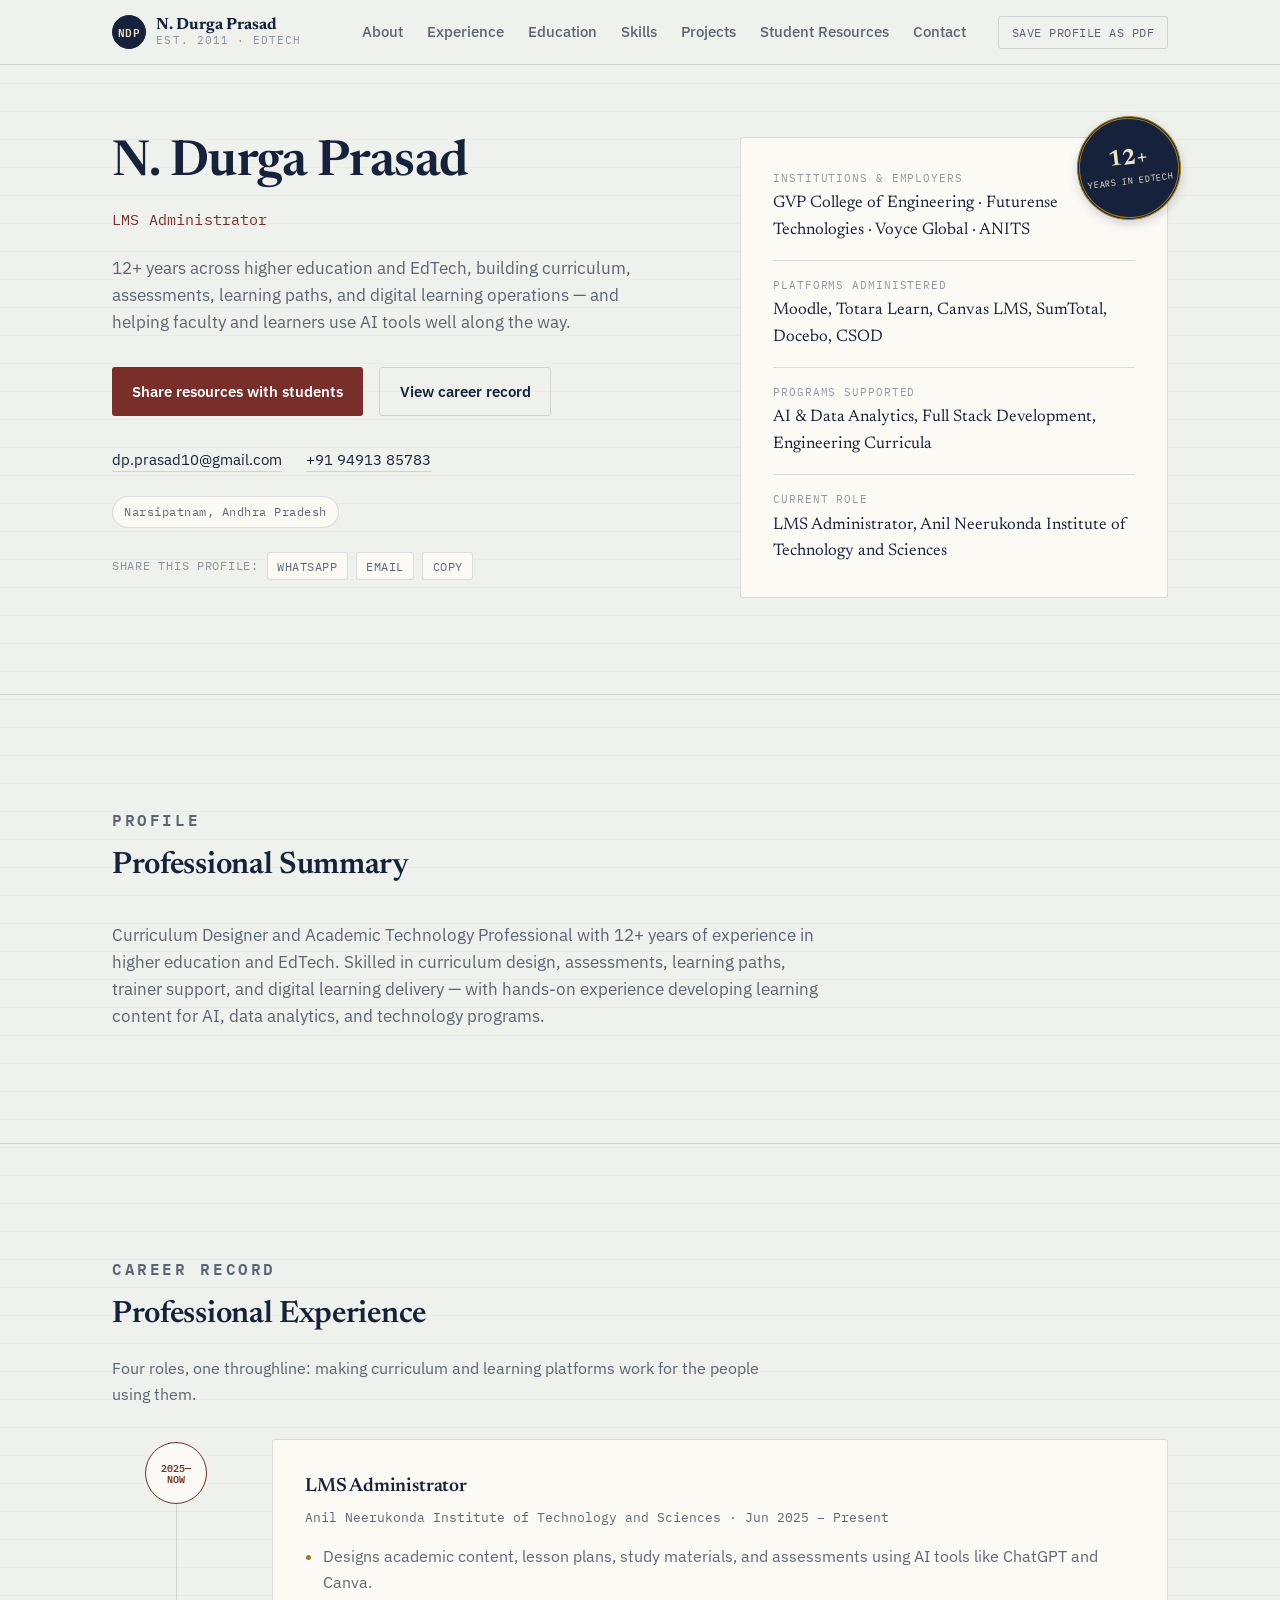
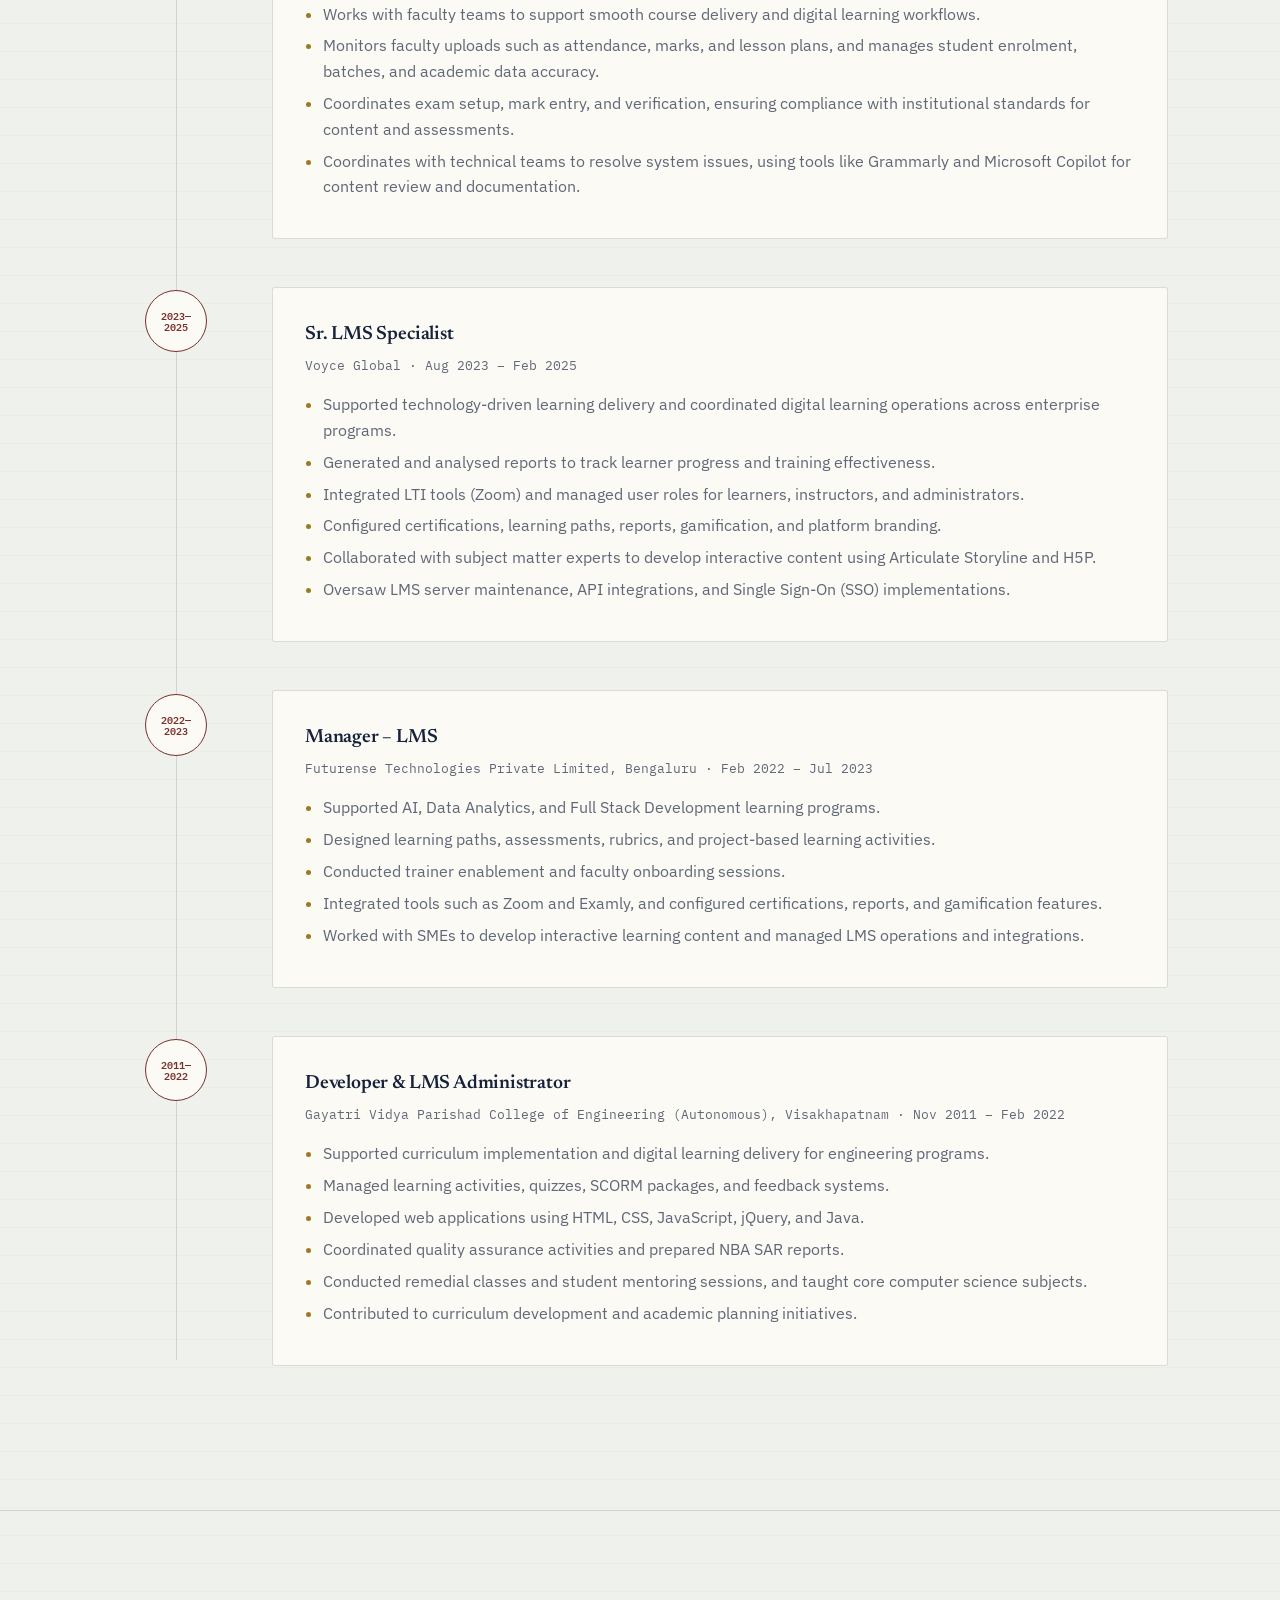
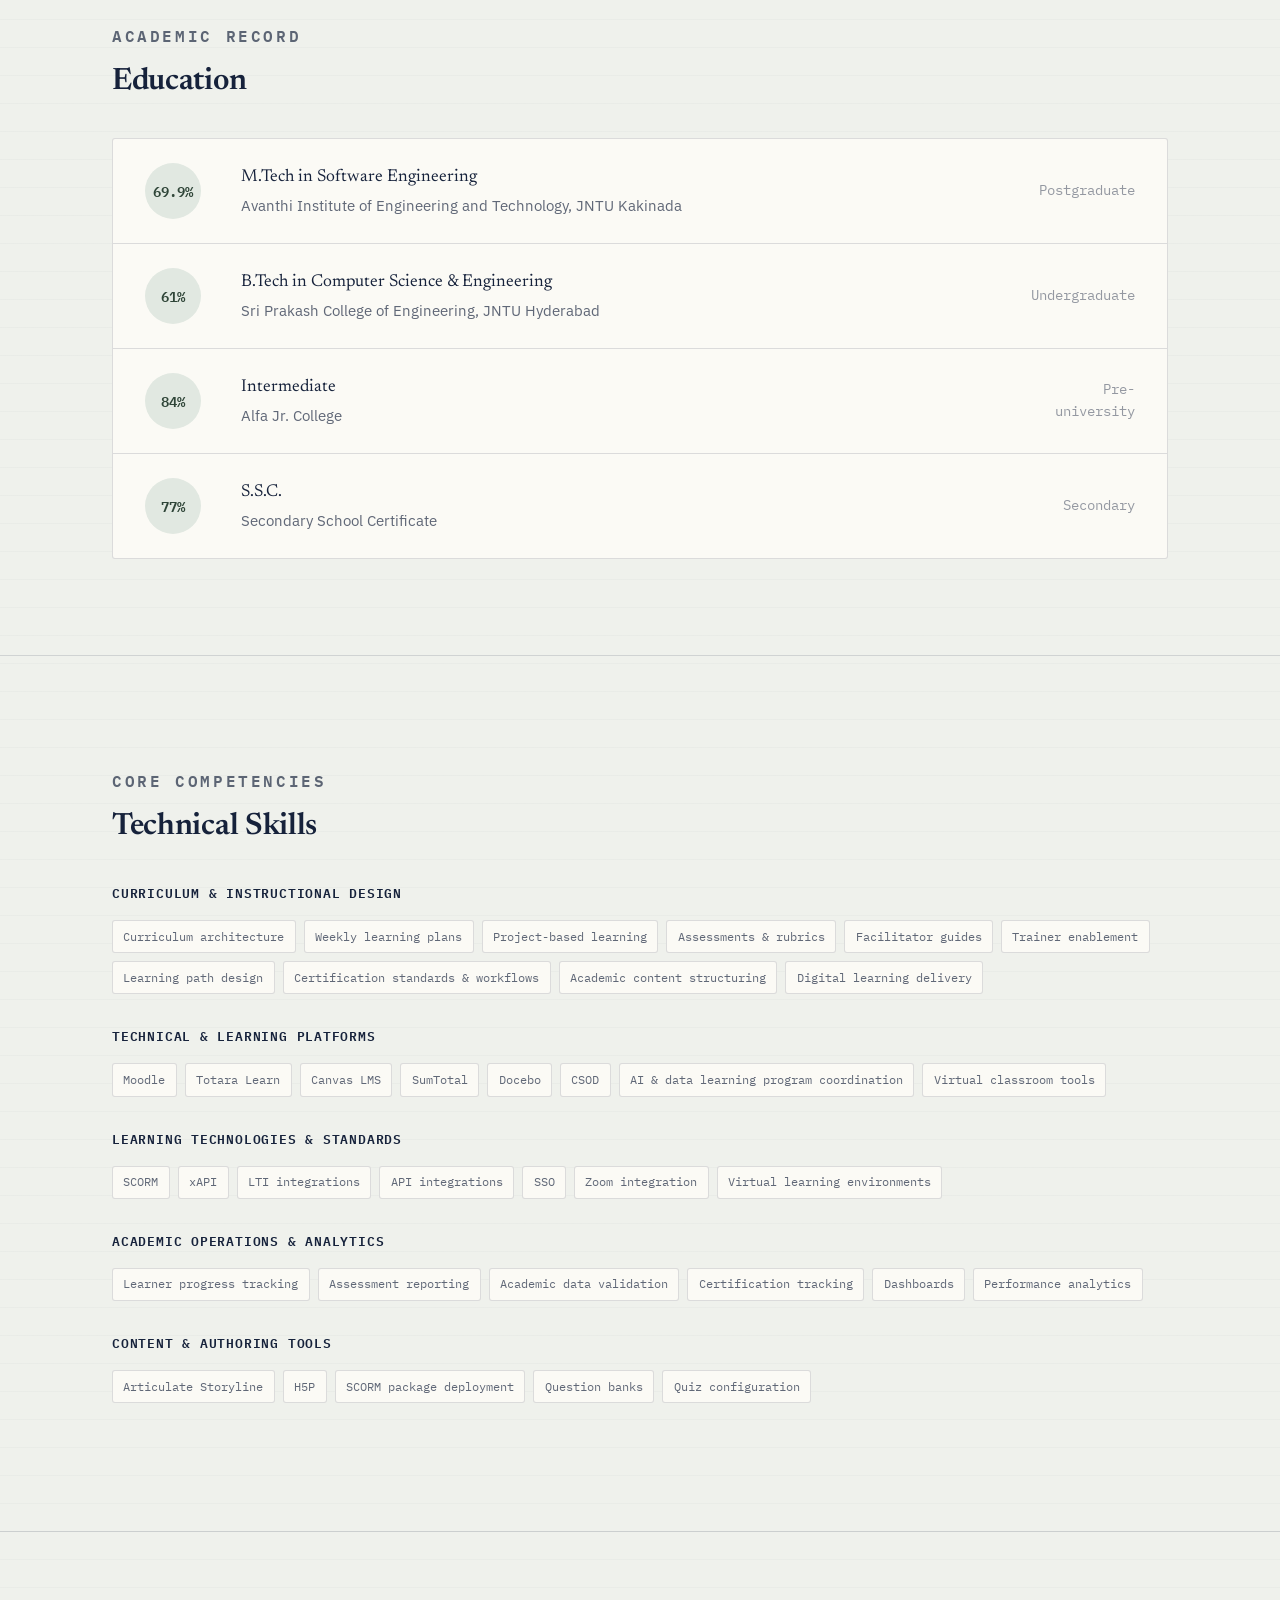
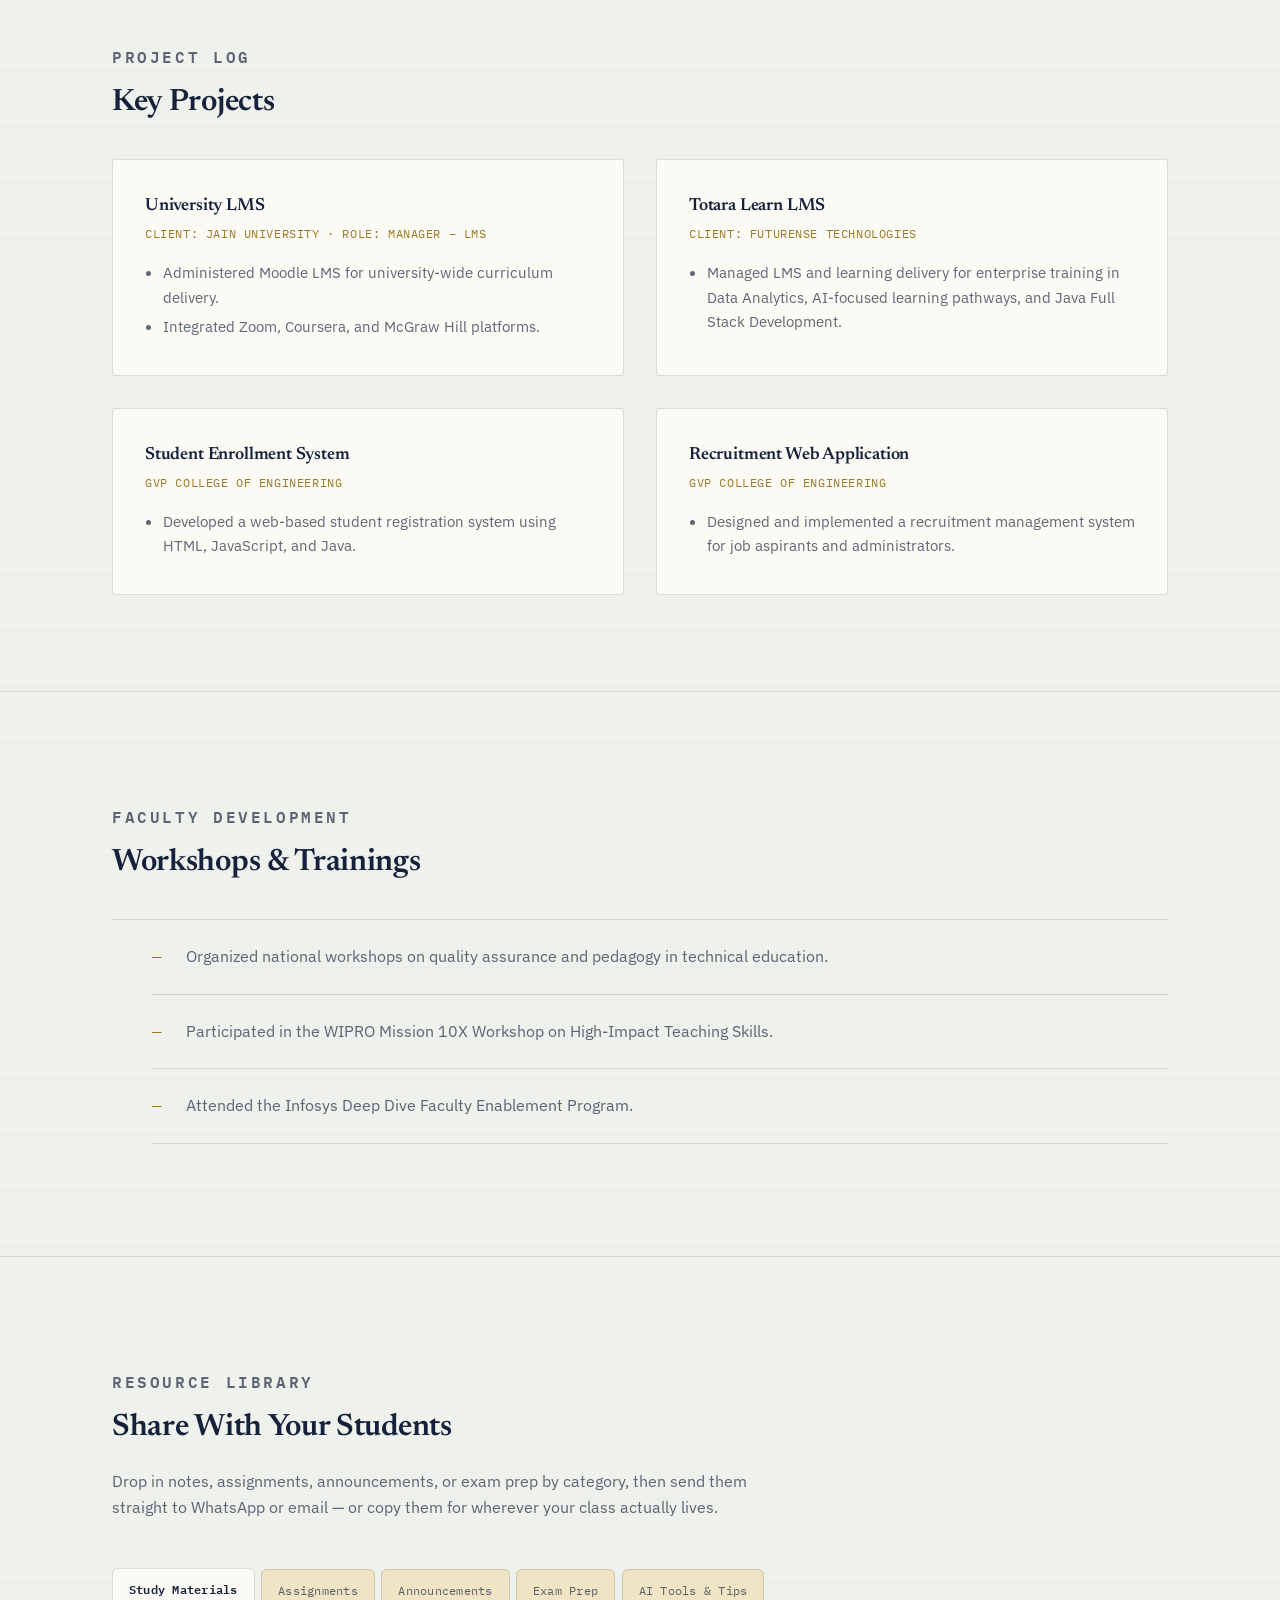
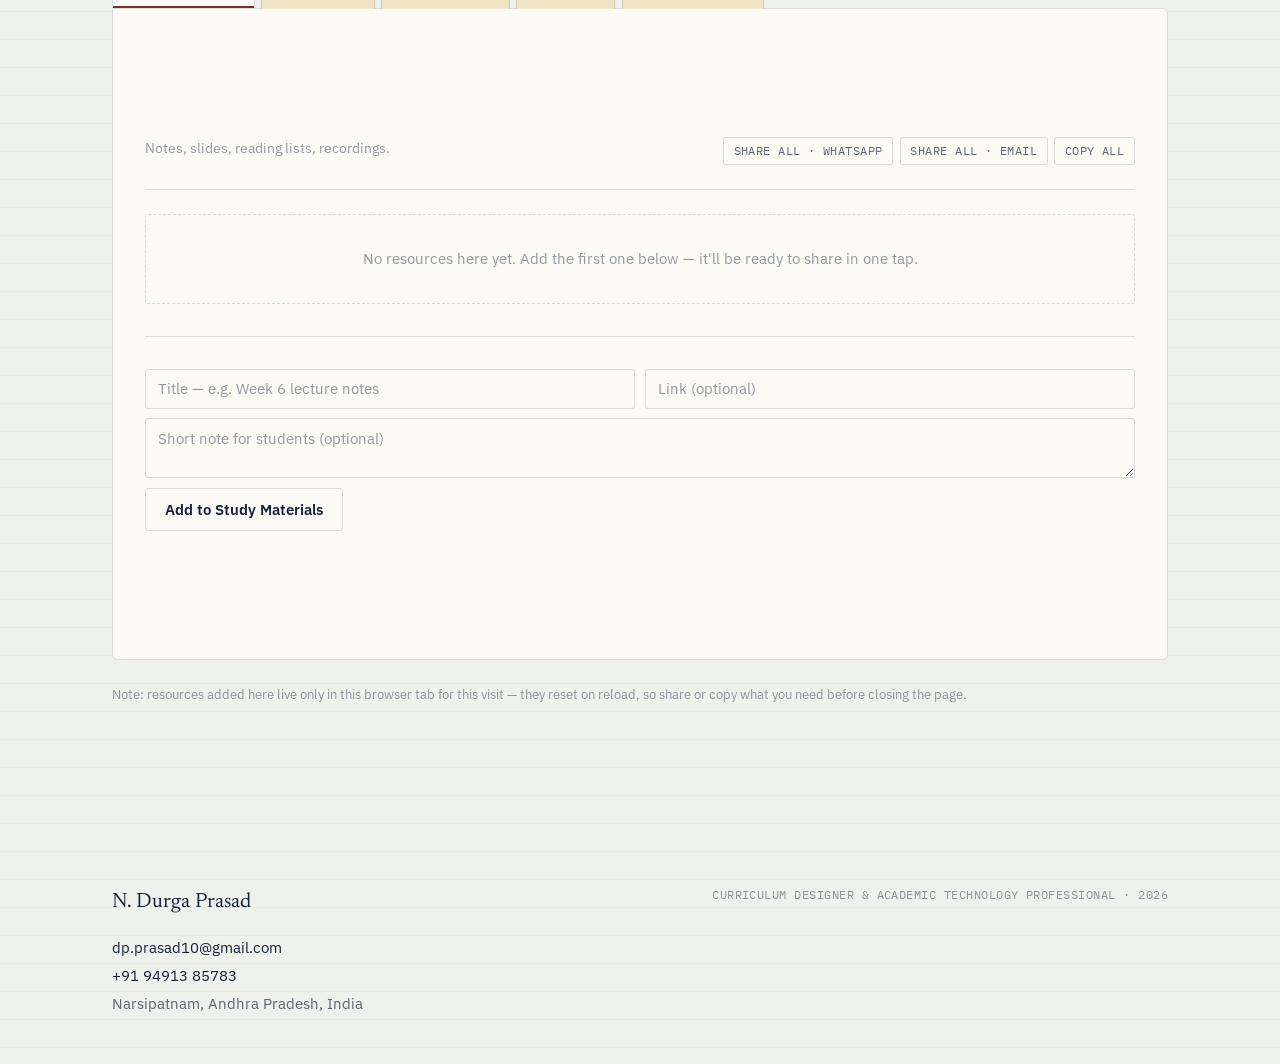
==== commit 603a2bf8: "changed designation" ====
--- a/index.html
+++ b/index.html
@@ -3,7 +3,7 @@
 <head>
 <meta charset="UTF-8">
 <meta name="viewport" content="width=device-width, initial-scale=1.0">
-<title>N. Durga Prasad — Curriculum Designer &amp; Academic Technology Professional</title>
+<title>N. Durga Prasad — LMS Administrator</title>
 <meta name="description" content="N. Durga Prasad — Curriculum Designer and Academic Technology Professional with 12+ years in higher education and EdTech. Career record, skills, projects, and a resource library for students.">
 <link rel="icon" href="data:image/svg+xml,%3Csvg xmlns='http://www.w3.org/2000/svg' viewBox='0 0 64 64'%3E%3Ccircle cx='32' cy='32' r='30' fill='%2316223B'/%3E%3Ctext x='32' y='40' font-family='monospace' font-size='20' fill='%23C49A3A' text-anchor='middle'%3ENDP%3C/text%3E%3C/svg%3E">
 <link rel="preconnect" href="https://fonts.googleapis.com">
@@ -366,7 +366,7 @@
     <div class="wrap">
       <div>
         <h1 class="hero-title">N. Durga&nbsp;Prasad</h1>
-        <p class="hero-role">Curriculum Designer &amp; Academic Technology Professional</p>
+        <p class="hero-role">LMS Administrator</p>
         <p class="hero-summary">12+ years across higher education and EdTech, building curriculum, assessments, learning paths, and digital learning operations — and helping faculty and learners use AI tools well along the way.</p>
         <div class="hero-ctas">
           <a class="btn btn-primary" href="#student-resources">Share resources with students</a>
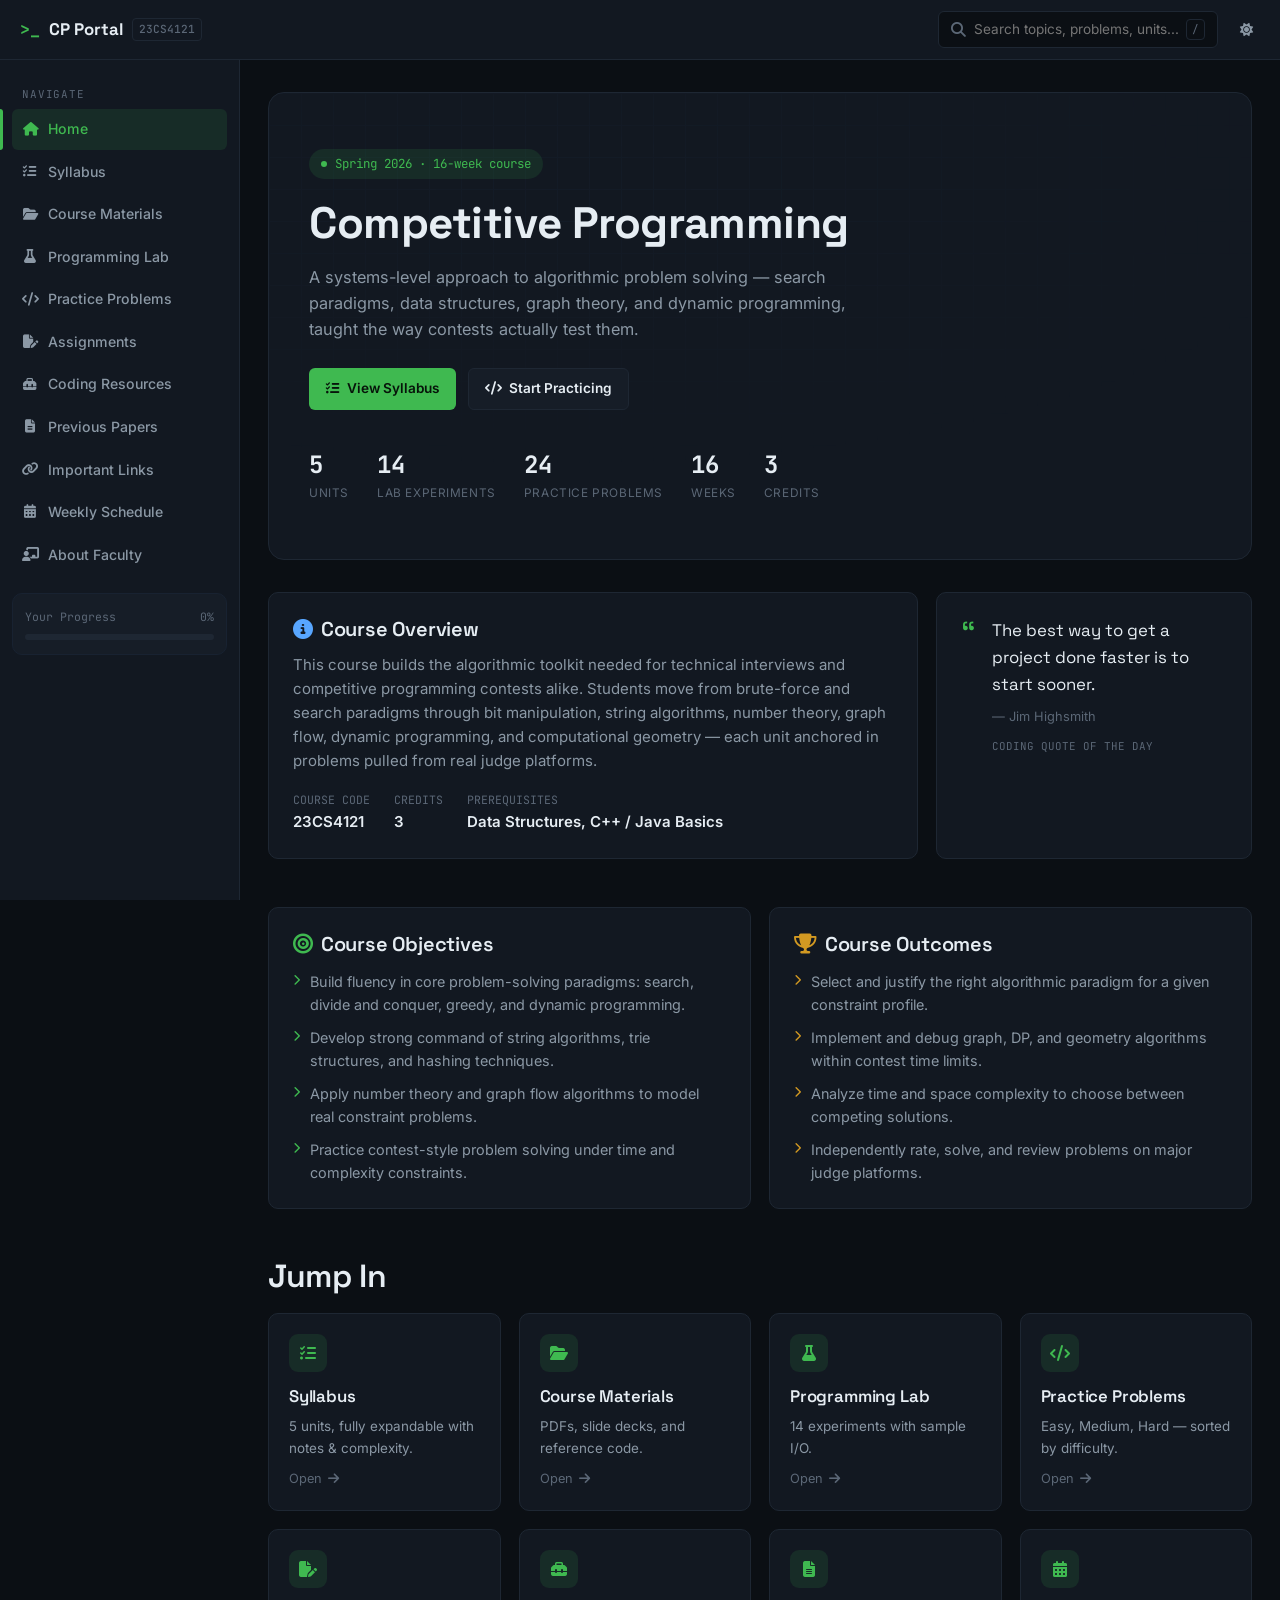
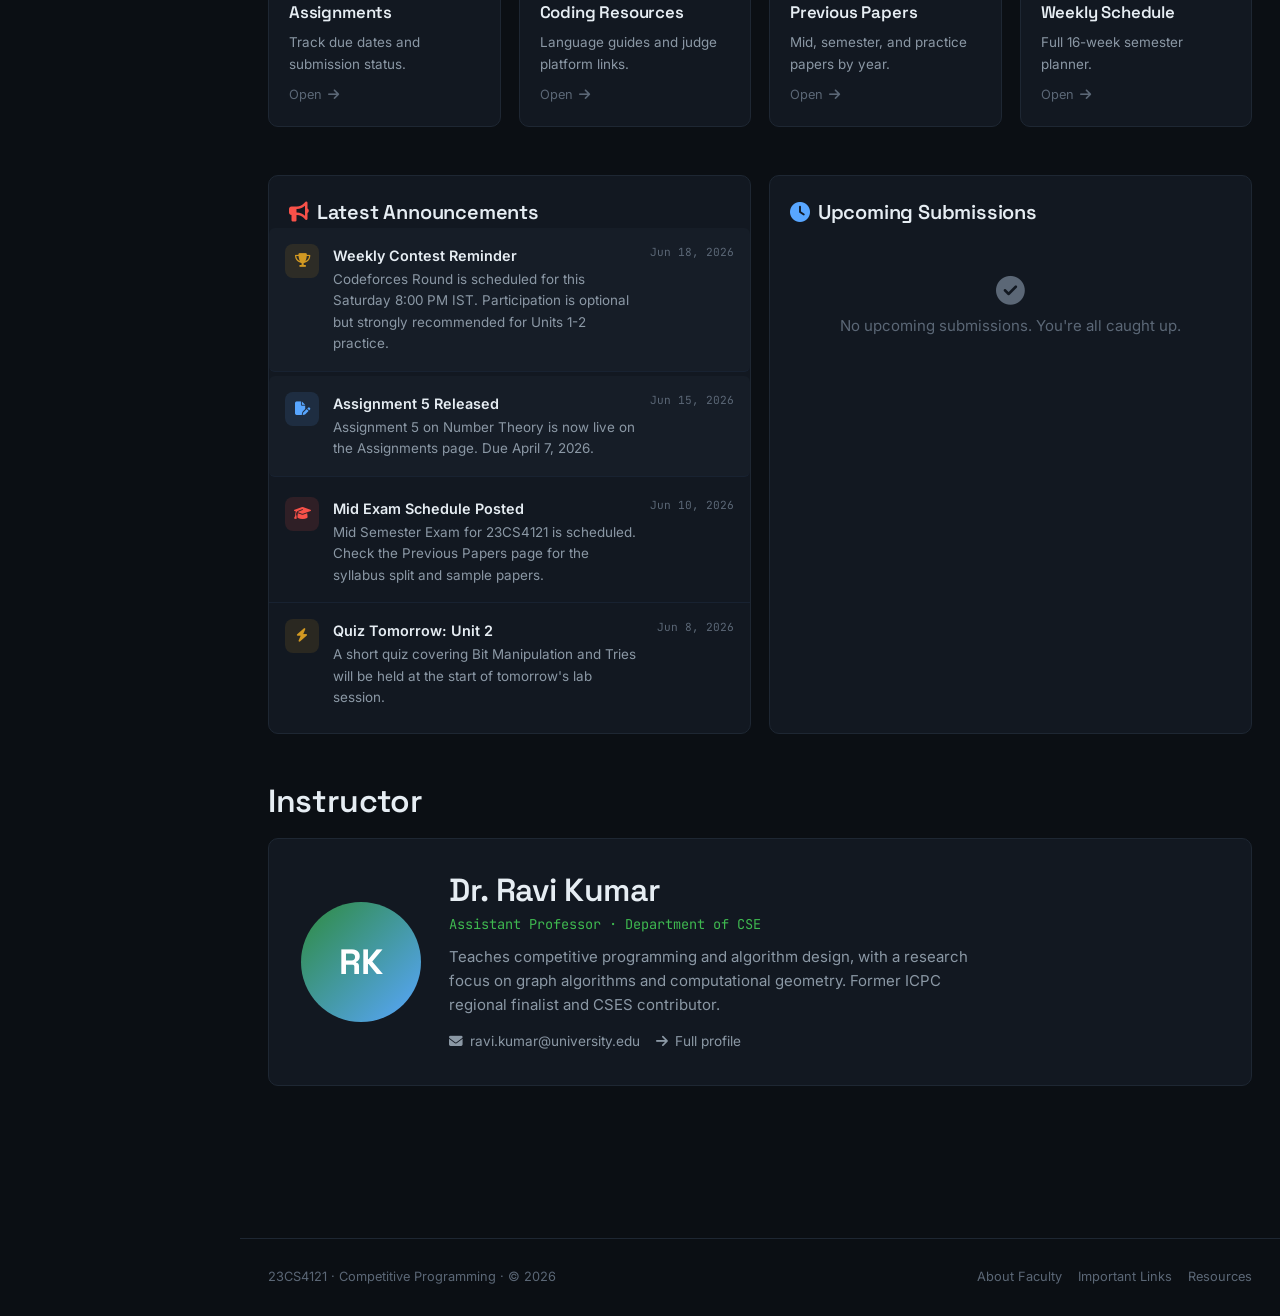
==== commit 7676276f: "CP Website updation_20-06-26" ====
--- a/index.html
+++ b/index.html
@@ -1,909 +1,128 @@
 <!DOCTYPE html>
 <html lang="en">
 <head>
-<meta charset="UTF-8">
-<meta name="viewport" content="width=device-width, initial-scale=1.0">
-<title>N. Durga Prasad — LMS Administrator</title>
-<meta name="description" content="N. Durga Prasad — Curriculum Designer and Academic Technology Professional with 12+ years in higher education and EdTech. Career record, skills, projects, and a resource library for students.">
-<link rel="icon" href="data:image/svg+xml,%3Csvg xmlns='http://www.w3.org/2000/svg' viewBox='0 0 64 64'%3E%3Ccircle cx='32' cy='32' r='30' fill='%2316223B'/%3E%3Ctext x='32' y='40' font-family='monospace' font-size='20' fill='%23C49A3A' text-anchor='middle'%3ENDP%3C/text%3E%3C/svg%3E">
-<link rel="preconnect" href="https://fonts.googleapis.com">
-<link rel="preconnect" href="https://fonts.gstatic.com" crossorigin>
-<link href="https://fonts.googleapis.com/css2?family=Newsreader:ital,wght@0,400;0,500;0,600;0,700;1,400;1,500&family=IBM+Plex+Sans:wght@400;500;600;700&family=IBM+Plex+Mono:wght@400;500;600&display=swap" rel="stylesheet">
-<style>
-  /* ============ TOKENS ============ */
-  :root{
-    --paper:#EFF1EC;
-    --paper-line: rgba(22,34,59,0.05);
-    --card:#FBFAF5;
-    --ink:#16223B;
-    --ink-soft:rgba(22,34,59,0.68);
-    --ink-faint:rgba(22,34,59,0.45);
-    --rule:rgba(22,34,59,0.14);
-    --brass:#9C7A22;
-    --brass-bg:#EFE4C4;
-    --oxblood:#7A2E2A;
-    --oxblood-dark:#5E2220;
-    --forest:#2F4538;
-    --forest-bg:#E1E8E1;
-
-    --display:"Newsreader", Georgia, serif;
-    --body:"IBM Plex Sans", -apple-system, Segoe UI, sans-serif;
-    --mono:"IBM Plex Mono", "SF Mono", Menlo, monospace;
-
-    --s1:.5rem; --s2:1rem; --s3:1.5rem; --s4:2rem; --s5:3rem; --s6:4.5rem; --s7:6rem;
-    --radius:3px;
-    --maxw:1120px;
-  }
-
-  *{box-sizing:border-box;}
-  html{scroll-behavior:smooth;}
-  @media (prefers-reduced-motion: reduce){
-    html{scroll-behavior:auto;}
-    *{animation-duration:0.001ms !important; transition-duration:0.001ms !important;}
-  }
-  body{
-    margin:0;
-    font-family:var(--body);
-    color:var(--ink);
-    background-color:var(--paper);
-    background-image:repeating-linear-gradient(to bottom, transparent, transparent 27px, var(--paper-line) 28px);
-    line-height:1.6;
-    -webkit-font-smoothing:antialiased;
-  }
-  img{max-width:100%;display:block;}
-  a{color:var(--oxblood);}
-  .wrap{max-width:var(--maxw); margin:0 auto; padding:0 var(--s4);}
-  @media (max-width:640px){ .wrap{padding:0 var(--s3);} }
-
-  .skip-link{position:absolute; left:-999px; top:0; background:var(--ink); color:#fff; padding:.5rem 1rem; z-index:200;}
-  .skip-link:focus{left:var(--s2); top:var(--s2);}
-
-  :focus-visible{outline:2px solid var(--oxblood); outline-offset:2px;}
-
-  h1,h2,h3,h4{font-family:var(--display); font-weight:600; margin:0; color:var(--ink); letter-spacing:-0.01em;}
-  .eyebrow{
-    font-family:var(--mono); font-size:.72rem; letter-spacing:.16em; text-transform:uppercase;
-    color:var(--brass); margin:0 0 var(--s1) 0; font-weight:600;
-  }
-  .section-head{margin-bottom:var(--s4); max-width:680px;}
-  .section-head h2{font-size:clamp(1.6rem, 2.4vw, 2.1rem);}
-  .section-head p{color:var(--ink-soft); margin-top:var(--s2); font-size:1.02rem;}
-
-  section{padding:var(--s7) 0;}
-  section + section{border-top:1px solid var(--rule);}
-
-  .pill{
-    display:inline-flex; align-items:center; gap:.4em;
-    font-family:var(--mono); font-size:.78rem; letter-spacing:.04em;
-    padding:.3rem .7rem; border:1px solid var(--rule); border-radius:999px; color:var(--ink-soft);
-    background:var(--card);
-  }
-
-  /* ============ HEADER ============ */
-  .site-header{
-    position:sticky; top:0; z-index:100;
-    background:rgba(239,241,236,0.92);
-    backdrop-filter:blur(6px);
-    border-bottom:1px solid var(--rule);
-  }
-  .site-header .wrap{display:flex; align-items:center; justify-content:space-between; height:64px;}
-  .brand{display:flex; align-items:center; gap:.65rem; text-decoration:none; color:var(--ink);}
-  .brand-mark{
-    width:34px; height:34px; border-radius:50%; background:var(--ink); color:var(--brass-bg);
-    display:flex; align-items:center; justify-content:center;
-    font-family:var(--mono); font-size:.7rem; font-weight:600; letter-spacing:.02em;
-    border:1px solid var(--ink);
-  }
-  .brand-text{display:flex; flex-direction:column; line-height:1.1;}
-  .brand-text strong{font-family:var(--display); font-size:1.02rem;}
-  .brand-text span{font-family:var(--mono); font-size:.66rem; letter-spacing:.1em; color:var(--ink-faint); text-transform:uppercase;}
-
-  nav.primary-nav{display:flex; align-items:center; gap:var(--s4);}
-  nav.primary-nav ul{display:flex; gap:var(--s3); margin:0; padding:0; list-style:none;}
-  nav.primary-nav a{
-    color:var(--ink-soft); text-decoration:none; font-size:.92rem; font-weight:500;
-    padding:.3rem 0; border-bottom:2px solid transparent;
-  }
-  nav.primary-nav a:hover{color:var(--ink); border-bottom-color:var(--brass);}
-
-  .btn-print{
-    font-family:var(--mono); font-size:.76rem; letter-spacing:.04em; text-transform:uppercase;
-    background:transparent; border:1px solid var(--rule); color:var(--ink-soft);
-    padding:.5rem .8rem; border-radius:var(--radius); cursor:pointer;
-  }
-  .btn-print:hover{border-color:var(--ink); color:var(--ink);}
-
-  .nav-toggle{display:none; background:none; border:1px solid var(--rule); border-radius:var(--radius); width:40px; height:36px; cursor:pointer; align-items:center; justify-content:center;}
-  .nav-toggle span, .nav-toggle span::before, .nav-toggle span::after{
-    content:""; display:block; width:18px; height:2px; background:var(--ink); position:relative; transition:.2s;
-  }
-  .nav-toggle span::before{position:absolute; top:-6px;}
-  .nav-toggle span::after{position:absolute; top:6px;}
-
-  @media (max-width:880px){
-    nav.primary-nav{position:fixed; inset:64px 0 auto 0; background:var(--card); border-bottom:1px solid var(--rule);
-      flex-direction:column; align-items:stretch; padding:var(--s3) var(--s4); gap:var(--s2);
-      transform:translateY(-110%); transition:transform .25s ease; max-height:calc(100vh - 64px); overflow:auto;}
-    nav.primary-nav.open{transform:translateY(0);}
-    nav.primary-nav ul{flex-direction:column; gap:var(--s2);}
-    nav.primary-nav .btn-print{align-self:flex-start;}
-    .nav-toggle{display:flex;}
-  }
-
-  /* ============ HERO ============ */
-  .hero{padding-top:var(--s6);}
-  .hero .wrap{display:grid; grid-template-columns:1.3fr 1fr; gap:var(--s6); align-items:start;}
-  @media (max-width:880px){ .hero .wrap{grid-template-columns:1fr; gap:var(--s4);} }
-
-  .hero-title{font-size:clamp(2.1rem, 4vw, 3.1rem); line-height:1.08;}
-  .hero-role{font-family:var(--mono); font-size:.95rem; color:var(--oxblood); margin-top:var(--s2); letter-spacing:.01em;}
-  .hero-summary{margin-top:var(--s3); color:var(--ink-soft); font-size:1.05rem; max-width:560px;}
-  .hero-ctas{display:flex; flex-wrap:wrap; gap:var(--s2); margin-top:var(--s4);}
-  .btn{
-    font-family:var(--body); font-weight:600; font-size:.94rem;
-    padding:.7rem 1.2rem; border-radius:var(--radius); text-decoration:none; cursor:pointer; border:1px solid transparent;
-    display:inline-flex; align-items:center; gap:.5rem;
-  }
-  .btn-primary{background:var(--oxblood); color:#fff;}
-  .btn-primary:hover{background:var(--oxblood-dark);}
-  .btn-ghost{background:transparent; border:1px solid var(--rule); color:var(--ink);}
-  .btn-ghost:hover{border-color:var(--ink);}
-
-  .hero-contact{display:flex; flex-wrap:wrap; gap:var(--s3); margin-top:var(--s4); font-size:.92rem;}
-  .hero-contact a{color:var(--ink); text-decoration:none; border-bottom:1px solid var(--rule);}
-  .hero-contact a:hover{border-bottom-color:var(--ink);}
-
-  .hero-share{margin-top:var(--s3); display:flex; flex-wrap:wrap; align-items:center; gap:.5rem; font-family:var(--mono); font-size:.76rem; color:var(--ink-faint); text-transform:uppercase; letter-spacing:.06em;}
-  .icon-btn{
-    font-family:var(--mono); font-size:.72rem; text-transform:uppercase; letter-spacing:.04em;
-    background:var(--card); border:1px solid var(--rule); color:var(--ink-soft);
-    padding:.35rem .6rem; border-radius:var(--radius); cursor:pointer;
-  }
-  .icon-btn:hover{border-color:var(--ink); color:var(--ink);}
-
-  /* ledger box + seal */
-  .ledger-box{
-    background:var(--card); border:1px solid var(--rule); border-radius:var(--radius);
-    padding:var(--s4); position:relative;
-  }
-  .ledger-box dl{margin:0; display:grid; gap:var(--s2);}
-  .ledger-box dt{font-family:var(--mono); font-size:.7rem; letter-spacing:.08em; text-transform:uppercase; color:var(--ink-faint);}
-  .ledger-box dd{margin:.15rem 0 0 0; font-family:var(--display); font-size:1.05rem;}
-  .ledger-row{border-top:1px solid var(--rule); padding-top:var(--s2);}
-  .ledger-row:first-child{border-top:none; padding-top:0;}
-
-  .seal{
-    position:absolute; top:-22px; right:-14px;
-    width:104px; height:104px; border-radius:50%;
-    background:var(--ink); color:var(--brass-bg);
-    display:flex; flex-direction:column; align-items:center; justify-content:center;
-    transform:rotate(-7deg);
-    border:3px double var(--brass);
-    text-align:center; box-shadow:0 4px 10px rgba(22,34,59,0.18);
-  }
-  .seal strong{font-family:var(--display); font-size:1.4rem; line-height:1;}
-  .seal span{font-family:var(--mono); font-size:.55rem; letter-spacing:.08em; text-transform:uppercase; margin-top:.2rem;}
-  @media (max-width:880px){ .seal{top:-18px; right:var(--s3);} }
-
-  /* ============ TIMELINE (Experience) ============ */
-  .timeline{position:relative; margin-top:var(--s2);}
-  .timeline::before{
-    content:""; position:absolute; left:64px; top:6px; bottom:6px; width:1px; background:var(--rule);
-  }
-  @media (max-width:640px){ .timeline::before{left:30px;} }
-
-  .entry{display:grid; grid-template-columns:128px 1fr; gap:var(--s4); margin-bottom:var(--s5); transition:opacity .5s ease, transform .5s ease;}
-  .entry.pending{opacity:0; transform:translateY(10px);}
-  @media (max-width:640px){ .entry{grid-template-columns:60px 1fr; gap:var(--s2);} }
-
-  .entry-marker{display:flex; flex-direction:column; align-items:center; padding-top:.2rem;}
-  .marker-dot{
-    width:62px; height:62px; border-radius:50%; background:var(--card); border:1.5px solid var(--oxblood);
-    display:flex; align-items:center; justify-content:center; text-align:center;
-    font-family:var(--mono); font-size:.6rem; line-height:1.15; color:var(--oxblood); font-weight:600;
-    flex-shrink:0; position:relative; z-index:2;
-  }
-  @media (max-width:640px){ .marker-dot{width:34px; height:34px; font-size:0; } .marker-dot::after{content:"";width:8px;height:8px;border-radius:50%;background:var(--oxblood);} }
-
-  .entry-card{background:var(--card); border:1px solid var(--rule); border-radius:var(--radius); padding:var(--s4);}
-  .entry-card h3{font-size:1.2rem;}
-  .entry-org{font-family:var(--mono); font-size:.82rem; color:var(--ink-soft); margin-top:.25rem;}
-  .entry-card ul{margin:var(--s2) 0 0 0; padding-left:1.1rem; color:var(--ink-soft);}
-  .entry-card li{margin-bottom:.4rem;}
-  .entry-card li::marker{color:var(--brass);}
-
-  /* ============ EDUCATION ============ */
-  .edu-table{margin-top:var(--s2); border:1px solid var(--rule); border-radius:var(--radius); overflow:hidden; background:var(--card);}
-  .edu-row{display:grid; grid-template-columns:72px 1fr 110px; gap:var(--s3); align-items:center; padding:var(--s3) var(--s4); border-bottom:1px solid var(--rule);}
-  .edu-row:last-child{border-bottom:none;}
-  @media (max-width:640px){ .edu-row{grid-template-columns:56px 1fr; row-gap:.3rem;} .edu-score{grid-column:2;} }
-  .edu-score-badge{
-    font-family:var(--mono); font-weight:600; font-size:.85rem; color:var(--forest); background:var(--forest-bg);
-    border-radius:50%; width:56px; height:56px; display:flex; align-items:center; justify-content:center; text-align:center; line-height:1;
-  }
-  .edu-degree{font-family:var(--display); font-size:1.08rem;}
-  .edu-inst{color:var(--ink-soft); font-size:.92rem; margin-top:.15rem;}
-  .edu-score{font-family:var(--mono); font-size:.85rem; color:var(--ink-faint); text-align:right;}
-  @media (max-width:640px){ .edu-score{text-align:left;} }
-
-  /* ============ SKILLS ============ */
-  .skill-group{margin-bottom:var(--s4);}
-  .skill-group h3{font-family:var(--mono); font-size:.82rem; text-transform:uppercase; letter-spacing:.06em; color:var(--ink); font-weight:600; margin-bottom:var(--s2);}
-  .chip-row{display:flex; flex-wrap:wrap; gap:.5rem;}
-  .chip{
-    font-family:var(--mono); font-size:.78rem; color:var(--ink-soft);
-    background:var(--card); border:1px solid var(--rule); border-radius:var(--radius); padding:.35rem .65rem;
-  }
-
-  /* ============ PROJECTS ============ */
-  .project-grid{display:grid; grid-template-columns:1fr 1fr; gap:var(--s4); margin-top:var(--s2);}
-  @media (max-width:760px){ .project-grid{grid-template-columns:1fr;} }
-  .project-card{background:var(--card); border:1px solid var(--rule); border-radius:var(--radius); padding:var(--s4); transition:transform .2s ease, box-shadow .2s ease;}
-  .project-card:hover{transform:translateY(-3px); box-shadow:0 8px 18px rgba(22,34,59,0.1);}
-  .project-card h3{font-size:1.1rem;}
-  .project-meta{font-family:var(--mono); font-size:.74rem; color:var(--brass); text-transform:uppercase; letter-spacing:.05em; margin-top:.3rem;}
-  .project-card ul{margin:var(--s2) 0 0 0; padding-left:1.1rem; color:var(--ink-soft); font-size:.95rem;}
-  .project-card li{margin-bottom:.3rem;}
-
-  /* ============ WORKSHOPS ============ */
-  .ledger-list{margin-top:var(--s2); border-top:1px solid var(--rule);}
-  .ledger-list li{
-    list-style:none; display:flex; gap:var(--s3); padding:var(--s3) 0; border-bottom:1px solid var(--rule); color:var(--ink-soft);
-  }
-  .ledger-list li::before{content:"—"; color:var(--brass); font-family:var(--mono); flex-shrink:0;}
-
-  /* ============ STUDENT RESOURCES ============ */
-  .resources-intro{color:var(--ink-soft); max-width:680px; margin-top:var(--s2);}
-  .folder-tabs{display:flex; gap:.4rem; margin-top:var(--s5); flex-wrap:wrap;}
-  .folder-tabs .tab{
-    font-family:var(--mono); font-size:.78rem; letter-spacing:.02em;
-    background:var(--brass-bg); color:var(--ink-soft); border:1px solid var(--rule); border-bottom:none;
-    padding:.6rem 1rem .55rem; border-radius:6px 6px 0 0; cursor:pointer; position:relative; top:1px;
-  }
-  .folder-tabs .tab[aria-selected="true"]{
-    background:var(--card); color:var(--ink); font-weight:600; top:0; box-shadow:0 -2px 0 var(--oxblood) inset;
-  }
-  .mobile-cat-select{display:none; width:100%; margin-top:var(--s4); font-family:var(--mono); font-size:.85rem; padding:.6rem .8rem; border-radius:var(--radius); border:1px solid var(--rule); background:var(--card); color:var(--ink);}
-  @media (max-width:700px){
-    .folder-tabs{display:none;}
-    .mobile-cat-select{display:block;}
-  }
-
-  .panels-container{background:var(--card); border:1px solid var(--rule); border-radius:0 6px 6px 6px; padding:var(--s4);}
-  @media (max-width:700px){ .panels-container{border-radius:var(--radius); margin-top:0;} }
-
-  .panel-head{display:flex; justify-content:space-between; align-items:flex-start; gap:var(--s3); flex-wrap:wrap; border-bottom:1px solid var(--rule); padding-bottom:var(--s3); margin-bottom:var(--s3);}
-  .panel-hint{color:var(--ink-faint); font-size:.88rem; margin:0;}
-  .action-row{display:flex; gap:.4rem; flex-wrap:wrap;}
-  .action-row .icon-btn{white-space:nowrap;}
-
-  .resource-list{list-style:none; margin:0; padding:0; display:flex; flex-direction:column; gap:var(--s2);}
-  .resource-item{
-    display:flex; justify-content:space-between; gap:var(--s3); flex-wrap:wrap;
-    border:1px solid var(--rule); border-radius:var(--radius); padding:var(--s3); background:var(--paper);
-  }
-  .resource-main{min-width:200px; flex:1;}
-  .resource-title{margin:0; font-weight:600;}
-  .resource-desc{margin:.3rem 0 0 0; color:var(--ink-soft); font-size:.92rem;}
-  .resource-link{font-family:var(--mono); font-size:.8rem; word-break:break-all; display:inline-block; margin-top:.4rem;}
-  .resource-actions{display:flex; gap:.4rem; flex-wrap:wrap; align-items:flex-start;}
-  .delete-btn{color:var(--oxblood); border-color:var(--rule);}
-  .delete-btn:hover{border-color:var(--oxblood);}
-  .empty-state{
-    border:1px dashed var(--rule); border-radius:var(--radius); padding:var(--s4); text-align:center;
-    color:var(--ink-faint); font-size:.92rem;
-  }
-
-  .add-form{margin-top:var(--s4); padding-top:var(--s4); border-top:1px solid var(--rule); display:grid; gap:.6rem; grid-template-columns:1fr 1fr; }
-  .add-form textarea{grid-column:1 / -1; resize:vertical; min-height:60px;}
-  .add-form button{grid-column:1 / -1; justify-self:start;}
-  @media (max-width:560px){ .add-form{grid-template-columns:1fr;} }
-  .add-form input, .add-form textarea{
-    font-family:var(--body); font-size:.92rem; padding:.6rem .75rem; border:1px solid var(--rule); border-radius:var(--radius);
-    background:var(--card); color:var(--ink);
-  }
-  .add-form input::placeholder, .add-form textarea::placeholder{color:var(--ink-faint);}
-
-  .session-note{
-    margin-top:var(--s3); font-size:.82rem; color:var(--ink-faint); display:flex; gap:.5rem; align-items:flex-start;
-  }
-
-  /* ============ FOOTER ============ */
-  footer{padding:var(--s6) 0 var(--s5); }
-  footer .wrap{display:flex; justify-content:space-between; gap:var(--s4); flex-wrap:wrap; align-items:flex-start;}
-  .footer-name{font-family:var(--display); font-size:1.3rem;}
-  .footer-contact{margin-top:var(--s2); color:var(--ink-soft); font-size:.92rem; display:flex; flex-direction:column; gap:.3rem;}
-  .footer-contact a{color:var(--ink); text-decoration:none;}
-  .footer-note{font-family:var(--mono); font-size:.74rem; color:var(--ink-faint); text-transform:uppercase; letter-spacing:.04em;}
-
-  /* ============ TOAST ============ */
-  #toast{
-    position:fixed; bottom:var(--s4); left:50%; transform:translate(-50%, 20px);
-    background:var(--ink); color:#fff; padding:.65rem 1.1rem; border-radius:var(--radius);
-    font-family:var(--mono); font-size:.82rem; opacity:0; pointer-events:none; transition:opacity .25s ease, transform .25s ease;
-    z-index:300; max-width:90vw; text-align:center;
-  }
-  #toast.show{opacity:1; transform:translate(-50%, 0);}
-
-  /* ============ PRINT ============ */
-  @media print{
-    body{background:#fff; background-image:none;}
-    .site-header, .hero-ctas, .hero-share, #student-resources, footer .icon-btn, #toast, .nav-toggle{display:none !important;}
-    section{padding:1.2rem 0;}
-    .seal{display:none;}
-  }
-</style>
+<meta charset="UTF-8" />
+<meta name="viewport" content="width=device-width, initial-scale=1.0" />
+<title>Competitive Programming Portal · 23CS4121</title>
+<meta name="description" content="Course portal for Competitive Programming (23CS4121) — syllabus, materials, practice problems, lab experiments, and assignments." />
+<link rel="stylesheet" href="css/styles.css" />
+<link rel="stylesheet" href="https://cdnjs.cloudflare.com/ajax/libs/font-awesome/6.5.1/css/all.min.css" />
 </head>
 <body>
-<a class="skip-link" href="#main">Skip to content</a>
 
-<header class="site-header">
-  <div class="wrap">
-    <a class="brand" href="#top">
-      <span class="brand-mark">NDP</span>
-      <span class="brand-text"><strong>N. Durga Prasad</strong><span>Est. 2011 · EdTech</span></span>
-    </a>
-    <nav class="primary-nav" id="primaryNav">
-      <ul>
-        <li><a href="#about">About</a></li>
-        <li><a href="#experience">Experience</a></li>
-        <li><a href="#education">Education</a></li>
-        <li><a href="#skills">Skills</a></li>
-        <li><a href="#projects">Projects</a></li>
-        <li><a href="#student-resources">Student Resources</a></li>
-        <li><a href="#contact">Contact</a></li>
-      </ul>
-      <button class="btn-print" id="printBtn" type="button">Save profile as PDF</button>
-    </nav>
-    <button class="nav-toggle" id="navToggle" aria-expanded="false" aria-controls="primaryNav" aria-label="Toggle navigation menu"><span></span></button>
-  </div>
-</header>
+<div id="topbarRoot" class="topbar"></div>
+<div id="sidebarRoot" class="sidebar"></div>
 
-<main id="main">
+<div class="main-content">
+  <div class="page-container">
 
-  <!-- ============ HERO ============ -->
-  <section class="hero" id="top">
-    <div class="wrap">
-      <div>
-        <h1 class="hero-title">N. Durga&nbsp;Prasad</h1>
-        <p class="hero-role">LMS Administrator</p>
-        <p class="hero-summary">12+ years across higher education and EdTech, building curriculum, assessments, learning paths, and digital learning operations — and helping faculty and learners use AI tools well along the way.</p>
-        <div class="hero-ctas">
-          <a class="btn btn-primary" href="#student-resources">Share resources with students</a>
-          <a class="btn btn-ghost" href="#experience">View career record</a>
+    <!-- ===================== HERO ===================== -->
+    <section class="hero reveal">
+      <div class="hero-content">
+        <div class="hero-tag"><span class="dot"></span> Spring 2026 · 16-week course</div>
+        <h1>Competitive Programming</h1>
+        <p class="hero-desc">A systems-level approach to algorithmic problem solving — search paradigms, data structures, graph theory, and dynamic programming, taught the way contests actually test them.</p>
+        <div class="hero-actions">
+          <a href="syllabus.html" class="btn btn-primary"><i class="fa-solid fa-list-check"></i> View Syllabus</a>
+          <a href="practice.html" class="btn btn-secondary"><i class="fa-solid fa-code"></i> Start Practicing</a>
         </div>
-        <div class="hero-contact">
-          <a href="mailto:dp.prasad10@gmail.com">dp.prasad10@gmail.com</a>
-          <a href="tel:+919491385783">+91 94913 85783</a>
-          <span class="pill">Narsipatnam, Andhra Pradesh</span>
-        </div>
-        <div class="hero-share">
-          <span>Share this profile:</span>
-          <button class="icon-btn" onclick="shareProfile('whatsapp')">WhatsApp</button>
-          <button class="icon-btn" onclick="shareProfile('email')">Email</button>
-          <button class="icon-btn" onclick="shareProfile('copy')">Copy</button>
+        <div class="hero-stats">
+          <div class="hero-stat"><div class="num">5</div><div class="label">Units</div></div>
+          <div class="hero-stat"><div class="num">14</div><div class="label">Lab Experiments</div></div>
+          <div class="hero-stat"><div class="num">24</div><div class="label">Practice Problems</div></div>
+          <div class="hero-stat"><div class="num">16</div><div class="label">Weeks</div></div>
+          <div class="hero-stat"><div class="num">3</div><div class="label">Credits</div></div>
         </div>
       </div>
+    </section>
 
-      <div class="ledger-box">
-        <div class="seal"><strong>12+</strong><span>Years in EdTech</span></div>
-        <dl>
-          <div class="ledger-row">
-            <dt>Institutions &amp; employers</dt>
-            <dd>GVP College of Engineering · Futurense Technologies · Voyce Global · ANITS</dd>
-          </div>
-          <div class="ledger-row">
-            <dt>Platforms administered</dt>
-            <dd>Moodle, Totara Learn, Canvas LMS, SumTotal, Docebo, CSOD</dd>
-          </div>
-          <div class="ledger-row">
-            <dt>Programs supported</dt>
-            <dd>AI &amp; Data Analytics, Full Stack Development, Engineering Curricula</dd>
-          </div>
-          <div class="ledger-row">
-            <dt>Current role</dt>
-            <dd>LMS Administrator, Anil Neerukonda Institute of Technology and Sciences</dd>
-          </div>
-        </dl>
-      </div>
-    </div>
-  </section>
-
-  <!-- ============ ABOUT ============ -->
-  <section id="about">
-    <div class="wrap">
-      <div class="section-head">
-        <p class="eyebrow">Profile</p>
-        <h2>Professional Summary</h2>
-      </div>
-      <p style="max-width:720px; font-size:1.05rem; color:var(--ink-soft);">
-        Curriculum Designer and Academic Technology Professional with 12+ years of experience in higher education and EdTech. Skilled in curriculum design, assessments, learning paths, trainer support, and digital learning delivery — with hands-on experience developing learning content for AI, data analytics, and technology programs.
-      </p>
-    </div>
-  </section>
-
-  <!-- ============ EXPERIENCE ============ -->
-  <section id="experience">
-    <div class="wrap">
-      <div class="section-head">
-        <p class="eyebrow">Career Record</p>
-        <h2>Professional Experience</h2>
-        <p>Four roles, one throughline: making curriculum and learning platforms work for the people using them.</p>
-      </div>
-
-      <div class="timeline">
-        <div class="entry">
-          <div class="entry-marker"><div class="marker-dot">2025—<br>NOW</div></div>
-          <div class="entry-card">
-            <h3>LMS Administrator</h3>
-            <p class="entry-org">Anil Neerukonda Institute of Technology and Sciences · Jun 2025 – Present</p>
-            <ul>
-              <li>Designs academic content, lesson plans, study materials, and assessments using AI tools like ChatGPT and Canva.</li>
-              <li>Works with faculty teams to support smooth course delivery and digital learning workflows.</li>
-              <li>Monitors faculty uploads such as attendance, marks, and lesson plans, and manages student enrolment, batches, and academic data accuracy.</li>
-              <li>Coordinates exam setup, mark entry, and verification, ensuring compliance with institutional standards for content and assessments.</li>
-              <li>Coordinates with technical teams to resolve system issues, using tools like Grammarly and Microsoft Copilot for content review and documentation.</li>
-            </ul>
+    <!-- ===================== COURSE OVERVIEW ===================== -->
+    <section class="section reveal">
+      <div class="grid grid-3">
+        <div class="card" style="grid-column: span 2; padding: 24px;">
+          <h3 style="margin-bottom:12px;"><i class="fa-solid fa-circle-info" style="color:var(--info);margin-right:8px;"></i>Course Overview</h3>
+          <p>This course builds the algorithmic toolkit needed for technical interviews and competitive programming contests alike. Students move from brute-force and search paradigms through bit manipulation, string algorithms, number theory, graph flow, dynamic programming, and computational geometry — each unit anchored in problems pulled from real judge platforms.</p>
+          <div style="display:flex;gap:24px;margin-top:18px;flex-wrap:wrap;">
+            <div><div class="text-faint mono" style="font-size:0.72rem;">COURSE CODE</div><div style="font-weight:600;">23CS4121</div></div>
+            <div><div class="text-faint mono" style="font-size:0.72rem;">CREDITS</div><div style="font-weight:600;">3</div></div>
+            <div><div class="text-faint mono" style="font-size:0.72rem;">PREREQUISITES</div><div style="font-weight:600;">Data Structures, C++ / Java Basics</div></div>
           </div>
         </div>
+        <div class="card quote-block" id="quoteBlock">
+          <!-- filled by JS: coding quote of the day -->
+        </div>
+      </div>
+    </section>
 
-        <div class="entry">
-          <div class="entry-marker"><div class="marker-dot">2023—<br>2025</div></div>
-          <div class="entry-card">
-            <h3>Sr. LMS Specialist</h3>
-            <p class="entry-org">Voyce Global · Aug 2023 – Feb 2025</p>
-            <ul>
-              <li>Supported technology-driven learning delivery and coordinated digital learning operations across enterprise programs.</li>
-              <li>Generated and analysed reports to track learner progress and training effectiveness.</li>
-              <li>Integrated LTI tools (Zoom) and managed user roles for learners, instructors, and administrators.</li>
-              <li>Configured certifications, learning paths, reports, gamification, and platform branding.</li>
-              <li>Collaborated with subject matter experts to develop interactive content using Articulate Storyline and H5P.</li>
-              <li>Oversaw LMS server maintenance, API integrations, and Single Sign-On (SSO) implementations.</li>
-            </ul>
-          </div>
+    <!-- ===================== OBJECTIVES & OUTCOMES ===================== -->
+    <section class="section reveal">
+      <div class="grid grid-2">
+        <div class="card" style="padding:24px;">
+          <h3 style="margin-bottom:14px;"><i class="fa-solid fa-bullseye" style="color:var(--ac);margin-right:8px;"></i>Course Objectives</h3>
+          <ul style="display:flex;flex-direction:column;gap:10px;">
+            <li style="display:flex;gap:10px;font-size:0.9rem;color:var(--text-dim);"><i class="fa-solid fa-chevron-right" style="color:var(--ac);font-size:0.7rem;margin-top:5px;"></i>Build fluency in core problem-solving paradigms: search, divide and conquer, greedy, and dynamic programming.</li>
+            <li style="display:flex;gap:10px;font-size:0.9rem;color:var(--text-dim);"><i class="fa-solid fa-chevron-right" style="color:var(--ac);font-size:0.7rem;margin-top:5px;"></i>Develop strong command of string algorithms, trie structures, and hashing techniques.</li>
+            <li style="display:flex;gap:10px;font-size:0.9rem;color:var(--text-dim);"><i class="fa-solid fa-chevron-right" style="color:var(--ac);font-size:0.7rem;margin-top:5px;"></i>Apply number theory and graph flow algorithms to model real constraint problems.</li>
+            <li style="display:flex;gap:10px;font-size:0.9rem;color:var(--text-dim);"><i class="fa-solid fa-chevron-right" style="color:var(--ac);font-size:0.7rem;margin-top:5px;"></i>Practice contest-style problem solving under time and complexity constraints.</li>
+          </ul>
         </div>
+        <div class="card" style="padding:24px;">
+          <h3 style="margin-bottom:14px;"><i class="fa-solid fa-trophy" style="color:var(--pending);margin-right:8px;"></i>Course Outcomes</h3>
+          <ul style="display:flex;flex-direction:column;gap:10px;">
+            <li style="display:flex;gap:10px;font-size:0.9rem;color:var(--text-dim);"><i class="fa-solid fa-chevron-right" style="color:var(--pending);font-size:0.7rem;margin-top:5px;"></i>Select and justify the right algorithmic paradigm for a given constraint profile.</li>
+            <li style="display:flex;gap:10px;font-size:0.9rem;color:var(--text-dim);"><i class="fa-solid fa-chevron-right" style="color:var(--pending);font-size:0.7rem;margin-top:5px;"></i>Implement and debug graph, DP, and geometry algorithms within contest time limits.</li>
+            <li style="display:flex;gap:10px;font-size:0.9rem;color:var(--text-dim);"><i class="fa-solid fa-chevron-right" style="color:var(--pending);font-size:0.7rem;margin-top:5px;"></i>Analyze time and space complexity to choose between competing solutions.</li>
+            <li style="display:flex;gap:10px;font-size:0.9rem;color:var(--text-dim);"><i class="fa-solid fa-chevron-right" style="color:var(--pending);font-size:0.7rem;margin-top:5px;"></i>Independently rate, solve, and review problems on major judge platforms.</li>
+          </ul>
+        </div>
+      </div>
+    </section>
 
-        <div class="entry">
-          <div class="entry-marker"><div class="marker-dot">2022—<br>2023</div></div>
-          <div class="entry-card">
-            <h3>Manager – LMS</h3>
-            <p class="entry-org">Futurense Technologies Private Limited, Bengaluru · Feb 2022 – Jul 2023</p>
-            <ul>
-              <li>Supported AI, Data Analytics, and Full Stack Development learning programs.</li>
-              <li>Designed learning paths, assessments, rubrics, and project-based learning activities.</li>
-              <li>Conducted trainer enablement and faculty onboarding sessions.</li>
-              <li>Integrated tools such as Zoom and Examly, and configured certifications, reports, and gamification features.</li>
-              <li>Worked with SMEs to develop interactive learning content and managed LMS operations and integrations.</li>
-            </ul>
-          </div>
+    <!-- ===================== QUICK NAV ===================== -->
+    <section class="section reveal">
+      <div class="section-head"><h2>Jump In</h2></div>
+      <div class="grid grid-4" id="quickNavGrid">
+        <!-- filled by JS -->
+      </div>
+    </section>
+
+    <!-- ===================== ANNOUNCEMENTS + UPCOMING ===================== -->
+    <section class="section reveal">
+      <div class="grid grid-2">
+        <div class="card" style="padding:8px 0;">
+          <h3 style="padding:16px 20px 4px;"><i class="fa-solid fa-bullhorn" style="color:var(--wa);margin-right:8px;"></i>Latest Announcements</h3>
+          <div id="announcementsList"></div>
         </div>
+        <div class="card" style="padding:8px 0;">
+          <h3 style="padding:16px 20px 4px;"><i class="fa-solid fa-clock" style="color:var(--info);margin-right:8px;"></i>Upcoming Submissions</h3>
+          <div id="upcomingList"></div>
+        </div>
+      </div>
+    </section>
 
-        <div class="entry">
-          <div class="entry-marker"><div class="marker-dot">2011—<br>2022</div></div>
-          <div class="entry-card">
-            <h3>Developer &amp; LMS Administrator</h3>
-            <p class="entry-org">Gayatri Vidya Parishad College of Engineering (Autonomous), Visakhapatnam · Nov 2011 – Feb 2022</p>
-            <ul>
-              <li>Supported curriculum implementation and digital learning delivery for engineering programs.</li>
-              <li>Managed learning activities, quizzes, SCORM packages, and feedback systems.</li>
-              <li>Developed web applications using HTML, CSS, JavaScript, jQuery, and Java.</li>
-              <li>Coordinated quality assurance activities and prepared NBA SAR reports.</li>
-              <li>Conducted remedial classes and student mentoring sessions, and taught core computer science subjects.</li>
-              <li>Contributed to curriculum development and academic planning initiatives.</li>
-            </ul>
+    <!-- ===================== INSTRUCTOR ===================== -->
+    <section class="section reveal">
+      <div class="section-head"><h2>Instructor</h2></div>
+      <div class="card faculty-hero">
+        <div class="faculty-avatar">RK</div>
+        <div class="faculty-info">
+          <h2>Dr. Ravi Kumar</h2>
+          <div class="role">Assistant Professor · Department of CSE</div>
+          <p style="max-width:520px;">Teaches competitive programming and algorithm design, with a research focus on graph algorithms and computational geometry. Former ICPC regional finalist and CSES contributor.</p>
+          <div class="faculty-contact">
+            <a href="mailto:ravi.kumar@university.edu"><i class="fa-solid fa-envelope"></i> ravi.kumar@university.edu</a>
+            <a href="faculty.html"><i class="fa-solid fa-arrow-right"></i> Full profile</a>
           </div>
         </div>
       </div>
-    </div>
-  </section>
+    </section>
 
-  <!-- ============ EDUCATION ============ -->
-  <section id="education">
-    <div class="wrap">
-      <div class="section-head">
-        <p class="eyebrow">Academic Record</p>
-        <h2>Education</h2>
-      </div>
-      <div class="edu-table">
-        <div class="edu-row">
-          <span class="edu-score-badge">69.9%</span>
-          <div><div class="edu-degree">M.Tech in Software Engineering</div><div class="edu-inst">Avanthi Institute of Engineering and Technology, JNTU Kakinada</div></div>
-          <span class="edu-score">Postgraduate</span>
-        </div>
-        <div class="edu-row">
-          <span class="edu-score-badge">61%</span>
-          <div><div class="edu-degree">B.Tech in Computer Science &amp; Engineering</div><div class="edu-inst">Sri Prakash College of Engineering, JNTU Hyderabad</div></div>
-          <span class="edu-score">Undergraduate</span>
-        </div>
-        <div class="edu-row">
-          <span class="edu-score-badge">84%</span>
-          <div><div class="edu-degree">Intermediate</div><div class="edu-inst">Alfa Jr. College</div></div>
-          <span class="edu-score">Pre-university</span>
-        </div>
-        <div class="edu-row">
-          <span class="edu-score-badge">77%</span>
-          <div><div class="edu-degree">S.S.C.</div><div class="edu-inst">Secondary School Certificate</div></div>
-          <span class="edu-score">Secondary</span>
-        </div>
-      </div>
-    </div>
-  </section>
+  </div>
 
-  <!-- ============ SKILLS ============ -->
-  <section id="skills">
-    <div class="wrap">
-      <div class="section-head">
-        <p class="eyebrow">Core Competencies</p>
-        <h2>Technical Skills</h2>
-      </div>
+  <div id="footerRoot" class="site-footer"></div>
+</div>
 
-      <div class="skill-group">
-        <h3>Curriculum &amp; Instructional Design</h3>
-        <div class="chip-row">
-          <span class="chip">Curriculum architecture</span><span class="chip">Weekly learning plans</span>
-          <span class="chip">Project-based learning</span><span class="chip">Assessments &amp; rubrics</span>
-          <span class="chip">Facilitator guides</span><span class="chip">Trainer enablement</span>
-          <span class="chip">Learning path design</span><span class="chip">Certification standards &amp; workflows</span>
-          <span class="chip">Academic content structuring</span><span class="chip">Digital learning delivery</span>
-        </div>
-      </div>
-
-      <div class="skill-group">
-        <h3>Technical &amp; Learning Platforms</h3>
-        <div class="chip-row">
-          <span class="chip">Moodle</span><span class="chip">Totara Learn</span><span class="chip">Canvas LMS</span>
-          <span class="chip">SumTotal</span><span class="chip">Docebo</span><span class="chip">CSOD</span>
-          <span class="chip">AI &amp; data learning program coordination</span><span class="chip">Virtual classroom tools</span>
-        </div>
-      </div>
-
-      <div class="skill-group">
-        <h3>Learning Technologies &amp; Standards</h3>
-        <div class="chip-row">
-          <span class="chip">SCORM</span><span class="chip">xAPI</span><span class="chip">LTI integrations</span>
-          <span class="chip">API integrations</span><span class="chip">SSO</span><span class="chip">Zoom integration</span>
-          <span class="chip">Virtual learning environments</span>
-        </div>
-      </div>
-
-      <div class="skill-group">
-        <h3>Academic Operations &amp; Analytics</h3>
-        <div class="chip-row">
-          <span class="chip">Learner progress tracking</span><span class="chip">Assessment reporting</span>
-          <span class="chip">Academic data validation</span><span class="chip">Certification tracking</span>
-          <span class="chip">Dashboards</span><span class="chip">Performance analytics</span>
-        </div>
-      </div>
-
-      <div class="skill-group">
-        <h3>Content &amp; Authoring Tools</h3>
-        <div class="chip-row">
-          <span class="chip">Articulate Storyline</span><span class="chip">H5P</span>
-          <span class="chip">SCORM package deployment</span><span class="chip">Question banks</span><span class="chip">Quiz configuration</span>
-        </div>
-      </div>
-    </div>
-  </section>
-
-  <!-- ============ PROJECTS ============ -->
-  <section id="projects">
-    <div class="wrap">
-      <div class="section-head">
-        <p class="eyebrow">Project Log</p>
-        <h2>Key Projects</h2>
-      </div>
-      <div class="project-grid">
-        <div class="project-card">
-          <h3>University LMS</h3>
-          <p class="project-meta">Client: Jain University · Role: Manager – LMS</p>
-          <ul>
-            <li>Administered Moodle LMS for university-wide curriculum delivery.</li>
-            <li>Integrated Zoom, Coursera, and McGraw Hill platforms.</li>
-          </ul>
-        </div>
-        <div class="project-card">
-          <h3>Totara Learn LMS</h3>
-          <p class="project-meta">Client: Futurense Technologies</p>
-          <ul>
-            <li>Managed LMS and learning delivery for enterprise training in Data Analytics, AI-focused learning pathways, and Java Full Stack Development.</li>
-          </ul>
-        </div>
-        <div class="project-card">
-          <h3>Student Enrollment System</h3>
-          <p class="project-meta">GVP College of Engineering</p>
-          <ul>
-            <li>Developed a web-based student registration system using HTML, JavaScript, and Java.</li>
-          </ul>
-        </div>
-        <div class="project-card">
-          <h3>Recruitment Web Application</h3>
-          <p class="project-meta">GVP College of Engineering</p>
-          <ul>
-            <li>Designed and implemented a recruitment management system for job aspirants and administrators.</li>
-          </ul>
-        </div>
-      </div>
-    </div>
-  </section>
-
-  <!-- ============ WORKSHOPS ============ -->
-  <section id="workshops">
-    <div class="wrap">
-      <div class="section-head">
-        <p class="eyebrow">Faculty Development</p>
-        <h2>Workshops &amp; Trainings</h2>
-      </div>
-      <ul class="ledger-list">
-        <li>Organized national workshops on quality assurance and pedagogy in technical education.</li>
-        <li>Participated in the WIPRO Mission 10X Workshop on High-Impact Teaching Skills.</li>
-        <li>Attended the Infosys Deep Dive Faculty Enablement Program.</li>
-      </ul>
-    </div>
-  </section>
-
-  <!-- ============ STUDENT RESOURCES ============ -->
-  <section id="student-resources">
-    <div class="wrap">
-      <div class="section-head">
-        <p class="eyebrow">Resource Library</p>
-        <h2>Share With Your Students</h2>
-        <p class="resources-intro">Drop in notes, assignments, announcements, or exam prep by category, then send them straight to WhatsApp or email — or copy them for wherever your class actually lives.</p>
-      </div>
-
-      <div class="folder-tabs" id="tabsContainer" role="tablist" aria-label="Resource categories"></div>
-      <select class="mobile-cat-select" id="mobileSelect" aria-label="Choose a resource category"></select>
-
-      <div class="panels-container" id="panelsContainer"></div>
-
-      <p class="session-note">Note: resources added here live only in this browser tab for this visit — they reset on reload, so share or copy what you need before closing the page.</p>
-    </div>
-  </section>
-
-</main>
-
-<footer id="contact">
-  <div class="wrap">
-    <div>
-      <div class="footer-name">N. Durga Prasad</div>
-      <div class="footer-contact">
-        <a href="mailto:dp.prasad10@gmail.com">dp.prasad10@gmail.com</a>
-        <a href="tel:+919491385783">+91 94913 85783</a>
-        <span>Narsipatnam, Andhra Pradesh, India</span>
-      </div>
-    </div>
-    <div class="footer-note">Curriculum Designer &amp; Academic Technology Professional · <span id="year"></span></div>
-  </div>
-</footer>
-
-<div id="toast" role="status" aria-live="polite"></div>
-
-<script>
-(function(){
-  "use strict";
-
-  /* ---------- footer year ---------- */
-  document.getElementById('year').textContent = new Date().getFullYear();
-
-  /* ---------- nav toggle (mobile) ---------- */
-  var navToggle = document.getElementById('navToggle');
-  var primaryNav = document.getElementById('primaryNav');
-  navToggle.addEventListener('click', function(){
-    var open = primaryNav.classList.toggle('open');
-    navToggle.setAttribute('aria-expanded', open ? 'true' : 'false');
-  });
-  primaryNav.querySelectorAll('a').forEach(function(a){
-    a.addEventListener('click', function(){ primaryNav.classList.remove('open'); navToggle.setAttribute('aria-expanded','false'); });
-  });
-
-  /* ---------- print ---------- */
-  document.getElementById('printBtn').addEventListener('click', function(){ window.print(); });
-
-  /* ---------- toast ---------- */
-  var toastEl = document.getElementById('toast');
-  var toastTimer;
-  function showToast(msg){
-    toastEl.textContent = msg;
-    toastEl.classList.add('show');
-    clearTimeout(toastTimer);
-    toastTimer = setTimeout(function(){ toastEl.classList.remove('show'); }, 2200);
-  }
-
-  /* ---------- share helper ---------- */
-  function shareText(text, channel){
-    if(channel === 'whatsapp'){
-      window.open('https://wa.me/?text=' + encodeURIComponent(text), '_blank');
-    } else if(channel === 'email'){
-      window.location.href = 'mailto:?subject=' + encodeURIComponent('Shared by N. Durga Prasad') + '&body=' + encodeURIComponent(text);
-    } else if(channel === 'copy'){
-      if(navigator.clipboard && navigator.clipboard.writeText){
-        navigator.clipboard.writeText(text).then(function(){ showToast('Copied to clipboard'); })
-          .catch(function(){ showToast('Could not copy — please copy manually'); });
-      } else {
-        showToast('Copy not supported in this browser');
-      }
-    }
-  }
-
-  var PROFILE_TEXT = [
-    'N. Durga Prasad',
-    'Curriculum Designer & Academic Technology Professional',
-    '12+ years in higher education & EdTech',
-    'Email: dp.prasad10@gmail.com',
-    'Mobile: +91 94913 85783'
-  ].join('\n');
-  window.shareProfile = function(channel){ shareText(PROFILE_TEXT, channel); };
-
-  /* ---------- escaping ---------- */
-  function escapeHtml(str){
-    return String(str).replace(/[&<>"']/g, function(c){
-      return ({'&':'&amp;','<':'&lt;','>':'&gt;','"':'&quot;',"'":'&#39;'})[c];
-    });
-  }
-
-  /* ---------- resource library ---------- */
-  var CATEGORIES = [
-    {key:'study', label:'Study Materials', hint:'Notes, slides, reading lists, recordings.'},
-    {key:'assignments', label:'Assignments', hint:'Problem sets, worksheets, project briefs.'},
-    {key:'announcements', label:'Announcements', hint:'Class updates, schedule changes, reminders.'},
-    {key:'exam', label:'Exam Prep', hint:'Revision guides, sample papers, mark schemes.'},
-    {key:'ai-tips', label:'AI Tools & Tips', hint:'Prompting guides, tool walk-throughs, demos.'}
-  ];
-
-  var resourceData = {
-    study: [],
-    assignments: [],
-    announcements: [{id:1, title:'Welcome note — example entry', description:'This is a sample so you can see how sharing works. Delete it, then add your own announcements here.', link:''}],
-    exam: [],
-    'ai-tips': []
-  };
-  var nextId = 2;
-
-  function categoryLabel(key){
-    var c = CATEGORIES.filter(function(c){ return c.key === key; })[0];
-    return c ? c.label : key;
-  }
-
-  function buildItemText(item){
-    return [item.title, item.description, item.link].filter(Boolean).join('\n');
-  }
-  function buildCategoryText(key){
-    var items = resourceData[key];
-    var header = categoryLabel(key) + ' — from N. Durga Prasad';
-    if(!items.length){ return header + '\n\nNo resources added yet.'; }
-    return header + '\n\n' + items.map(buildItemText).join('\n\n');
-  }
-
-  window.shareItem = function(cat, id, channel){
-    var item = resourceData[cat].filter(function(i){ return i.id === id; })[0];
-    if(!item) return;
-    shareText(buildItemText(item), channel);
-  };
-  window.shareCategory = function(cat, channel){
-    shareText(buildCategoryText(cat), channel);
-  };
-  window.deleteItem = function(cat, id){
-    resourceData[cat] = resourceData[cat].filter(function(i){ return i.id !== id; });
-    renderList(cat);
-    showToast('Removed');
-  };
-
-  function renderList(cat){
-    var ul = document.getElementById('list-' + cat);
-    if(!ul) return;
-    var items = resourceData[cat];
-    if(!items.length){
-      ul.innerHTML = '<li class="empty-state">No resources here yet. Add the first one below — it\'ll be ready to share in one tap.</li>';
-      return;
-    }
-    ul.innerHTML = items.map(function(item){
-      return '' +
-        '<li class="resource-item">' +
-          '<div class="resource-main">' +
-            '<p class="resource-title">' + escapeHtml(item.title) + '</p>' +
-            (item.description ? '<p class="resource-desc">' + escapeHtml(item.description) + '</p>' : '') +
-            (item.link ? '<a class="resource-link" href="' + escapeHtml(item.link) + '" target="_blank" rel="noopener">' + escapeHtml(item.link) + '</a>' : '') +
-          '</div>' +
-          '<div class="resource-actions">' +
-            '<button class="icon-btn" onclick="shareItem(\'' + cat + '\', ' + item.id + ', \'whatsapp\')">WhatsApp</button>' +
-            '<button class="icon-btn" onclick="shareItem(\'' + cat + '\', ' + item.id + ', \'email\')">Email</button>' +
-            '<button class="icon-btn" onclick="shareItem(\'' + cat + '\', ' + item.id + ', \'copy\')">Copy</button>' +
-            '<button class="icon-btn delete-btn" onclick="deleteItem(\'' + cat + '\', ' + item.id + ')">Delete</button>' +
-          '</div>' +
-        '</li>';
-    }).join('');
-  }
-
-  window.handleAdd = function(ev, cat){
-    ev.preventDefault();
-    var form = ev.target;
-    var title = form.querySelector('.f-title').value.trim();
-    var link = form.querySelector('.f-link').value.trim();
-    var desc = form.querySelector('.f-desc').value.trim();
-    if(!title){
-      showToast('Add a title before saving');
-      form.querySelector('.f-title').focus();
-      return false;
-    }
-    resourceData[cat].push({id: nextId++, title: title, link: link, description: desc});
-    form.reset();
-    renderList(cat);
-    showToast('Added — ready to share');
-    return false;
-  };
-
-  function buildTabsAndPanels(){
-    var tabsContainer = document.getElementById('tabsContainer');
-    var select = document.getElementById('mobileSelect');
-    var panelsContainer = document.getElementById('panelsContainer');
-
-    tabsContainer.innerHTML = CATEGORIES.map(function(c, i){
-      return '<button class="tab" role="tab" id="tab-' + c.key + '" aria-selected="' + (i === 0) + '" data-cat="' + c.key + '">' + escapeHtml(c.label) + '</button>';
-    }).join('');
-
-    select.innerHTML = CATEGORIES.map(function(c){
-      return '<option value="' + c.key + '">' + escapeHtml(c.label) + '</option>';
-    }).join('');
-
-    panelsContainer.innerHTML = CATEGORIES.map(function(c, i){
-      return '' +
-        '<section class="panel" id="panel-' + c.key + '" data-cat="' + c.key + '" ' + (i === 0 ? '' : 'hidden') + '>' +
-          '<div class="panel-head">' +
-            '<p class="panel-hint">' + escapeHtml(c.hint) + '</p>' +
-            '<div class="action-row">' +
-              '<button class="icon-btn" onclick="shareCategory(\'' + c.key + '\', \'whatsapp\')">Share all · WhatsApp</button>' +
-              '<button class="icon-btn" onclick="shareCategory(\'' + c.key + '\', \'email\')">Share all · Email</button>' +
-              '<button class="icon-btn" onclick="shareCategory(\'' + c.key + '\', \'copy\')">Copy all</button>' +
-            '</div>' +
-          '</div>' +
-          '<ul class="resource-list" id="list-' + c.key + '"></ul>' +
-          '<form class="add-form" onsubmit="return handleAdd(event, \'' + c.key + '\')">' +
-            '<input class="f-title" type="text" placeholder="Title — e.g. Week 6 lecture notes" required>' +
-            '<input class="f-link" type="url" placeholder="Link (optional)">' +
-            '<textarea class="f-desc" placeholder="Short note for students (optional)"></textarea>' +
-            '<button class="btn btn-ghost" type="submit">Add to ' + escapeHtml(c.label) + '</button>' +
-          '</form>' +
-        '</section>';
-    }).join('');
-  }
-
-  function switchCategory(key){
-    CATEGORIES.forEach(function(c){
-      var panel = document.getElementById('panel-' + c.key);
-      var tab = document.getElementById('tab-' + c.key);
-      if(panel) panel.hidden = (c.key !== key);
-      if(tab) tab.setAttribute('aria-selected', c.key === key ? 'true' : 'false');
-    });
-    document.getElementById('mobileSelect').value = key;
-  }
-
-  function initResourceLibrary(){
-    buildTabsAndPanels();
-    CATEGORIES.forEach(function(c){ renderList(c.key); });
-    switchCategory(CATEGORIES[0].key);
-
-    document.getElementById('tabsContainer').addEventListener('click', function(e){
-      var btn = e.target.closest ? e.target.closest('.tab') : null;
-      if(btn) switchCategory(btn.getAttribute('data-cat'));
-    });
-    document.getElementById('mobileSelect').addEventListener('change', function(e){
-      switchCategory(e.target.value);
-    });
-  }
-  initResourceLibrary();
-
-  /* ---------- scroll reveal for timeline entries ---------- */
-  if('IntersectionObserver' in window){
-    var entryEls = document.querySelectorAll('.entry');
-    entryEls.forEach(function(el){ el.classList.add('pending'); });
-    var io = new IntersectionObserver(function(entries){
-      entries.forEach(function(en){
-        if(en.isIntersecting){ en.target.classList.remove('pending'); io.unobserve(en.target); }
-      });
-    }, {threshold:0.15});
-    entryEls.forEach(function(el){ io.observe(el); });
-  }
-  /* if IntersectionObserver isn't supported, entries simply stay visible (no .pending class added) */
-})();
-</script>
+<script src="js/app.js"></script>
+<script src="js/index.js"></script>
 </body>
 </html>
--- a/css/styles.css
+++ b/css/styles.css
@@ -0,0 +1,1082 @@
+/* ==========================================================================
+   COMPETITIVE PROGRAMMING PORTAL — DESIGN SYSTEM
+   Aesthetic: online-judge / terminal. Verdict colors (AC green, WA red,
+   pending amber) are reserved for status & difficulty — never decoration.
+   Monospace is used structurally (nav, stats, unit numbers) not just code.
+   ========================================================================== */
+
+/* ---- Font imports ---- */
+@import url('https://fonts.googleapis.com/css2?family=Space+Grotesk:wght@400;500;600;700&family=Inter:wght@400;500;600;700&family=JetBrains+Mono:wght@400;500;600;700&display=swap');
+
+/* ---- Design tokens ---- */
+:root {
+  /* Dark theme (default) */
+  --bg: #0B0F14;
+  --bg-raised: #121821;
+  --bg-overlay: #161D27;
+  --panel: #121821;
+  --panel-border: #1E2733;
+  --panel-border-soft: #182231;
+  --text: #E6EDF3;
+  --text-dim: #8B98A5;
+  --text-faint: #5B6776;
+
+  /* Signature verdict palette */
+  --ac: #3FB950;        /* Accepted / Easy / Success */
+  --ac-dim: #2E8B3F;
+  --ac-bg: rgba(63, 185, 80, 0.12);
+  --pending: #D29922;    /* Pending / Medium / Warning */
+  --pending-bg: rgba(210, 153, 34, 0.12);
+  --wa: #F85149;         /* Wrong Answer / Hard / Danger */
+  --wa-bg: rgba(248, 81, 73, 0.12);
+  --info: #58A6FF;       /* Links / informational accent */
+  --info-bg: rgba(88, 166, 255, 0.12);
+
+  /* Type */
+  --font-display: 'Space Grotesk', sans-serif;
+  --font-body: 'Inter', sans-serif;
+  --font-mono: 'JetBrains Mono', monospace;
+
+  /* Layout */
+  --radius-sm: 6px;
+  --radius-md: 10px;
+  --radius-lg: 16px;
+  --sidebar-w: 240px;
+  --topbar-h: 60px;
+  --max-w: 1280px;
+
+  --shadow-sm: 0 1px 2px rgba(0,0,0,0.4);
+  --shadow-md: 0 4px 16px rgba(0,0,0,0.35);
+  --shadow-lg: 0 12px 40px rgba(0,0,0,0.45);
+
+  --transition: 180ms cubic-bezier(0.4, 0, 0.2, 1);
+}
+
+[data-theme="light"] {
+  --bg: #F6F8FA;
+  --bg-raised: #FFFFFF;
+  --bg-overlay: #FFFFFF;
+  --panel: #FFFFFF;
+  --panel-border: #D8DEE4;
+  --panel-border-soft: #E5E9ED;
+  --text: #1B2330;
+  --text-dim: #57606A;
+  --text-faint: #8B98A5;
+
+  --ac: #1A7F37;
+  --ac-dim: #166A2E;
+  --ac-bg: rgba(26, 127, 55, 0.10);
+  --pending: #9A6700;
+  --pending-bg: rgba(154, 103, 0, 0.10);
+  --wa: #CF222E;
+  --wa-bg: rgba(207, 34, 46, 0.10);
+  --info: #0969DA;
+  --info-bg: rgba(9, 105, 218, 0.10);
+
+  --shadow-sm: 0 1px 2px rgba(27,35,48,0.06);
+  --shadow-md: 0 4px 16px rgba(27,35,48,0.08);
+  --shadow-lg: 0 12px 32px rgba(27,35,48,0.12);
+}
+
+/* ---- Reset ---- */
+* { margin: 0; padding: 0; box-sizing: border-box; }
+html { scroll-behavior: smooth; }
+body {
+  background: var(--bg);
+  color: var(--text);
+  font-family: var(--font-body);
+  font-size: 15px;
+  line-height: 1.6;
+  -webkit-font-smoothing: antialiased;
+  transition: background var(--transition), color var(--transition);
+  min-height: 100vh;
+}
+img { max-width: 100%; display: block; }
+a { color: inherit; text-decoration: none; }
+ul, ol { list-style: none; }
+button { font-family: inherit; cursor: pointer; border: none; background: none; color: inherit; }
+input, select, textarea { font-family: inherit; }
+
+@media (prefers-reduced-motion: reduce) {
+  *, *::before, *::after {
+    animation-duration: 0.001ms !important;
+    animation-iteration-count: 1 !important;
+    transition-duration: 0.001ms !important;
+    scroll-behavior: auto !important;
+  }
+}
+
+:focus-visible {
+  outline: 2px solid var(--info);
+  outline-offset: 2px;
+  border-radius: 4px;
+}
+
+/* ---- Typography ---- */
+h1, h2, h3, h4 {
+  font-family: var(--font-display);
+  font-weight: 600;
+  letter-spacing: -0.01em;
+  line-height: 1.2;
+  color: var(--text);
+}
+h1 { font-size: clamp(2rem, 4vw, 2.75rem); font-weight: 700; }
+h2 { font-size: clamp(1.5rem, 3vw, 2rem); }
+h3 { font-size: 1.25rem; }
+h4 { font-size: 1.05rem; }
+p { color: var(--text-dim); }
+.mono { font-family: var(--font-mono); }
+.text-dim { color: var(--text-dim); }
+.text-faint { color: var(--text-faint); }
+
+/* ---- Layout shell ---- */
+.app-shell {
+  display: flex;
+  min-height: 100vh;
+}
+
+/* Top bar — styled like a terminal title bar */
+.topbar {
+  position: fixed;
+  top: 0; left: 0; right: 0;
+  height: var(--topbar-h);
+  background: var(--bg-raised);
+  border-bottom: 1px solid var(--panel-border);
+  display: flex;
+  align-items: center;
+  justify-content: space-between;
+  padding: 0 16px 0 20px;
+  z-index: 200;
+}
+.topbar-left { display: flex; align-items: center; gap: 14px; }
+.topbar-dots { display: flex; gap: 6px; }
+.topbar-dots span {
+  width: 10px; height: 10px; border-radius: 50%;
+  display: inline-block;
+}
+.topbar-dots span:nth-child(1) { background: var(--wa); }
+.topbar-dots span:nth-child(2) { background: var(--pending); }
+.topbar-dots span:nth-child(3) { background: var(--ac); }
+
+.brand {
+  display: flex;
+  align-items: center;
+  gap: 9px;
+  font-family: var(--font-display);
+  font-weight: 700;
+  font-size: 1.05rem;
+  color: var(--text);
+}
+.brand .prompt-symbol {
+  color: var(--ac);
+  font-family: var(--font-mono);
+}
+.brand .course-code {
+  font-family: var(--font-mono);
+  font-size: 0.7rem;
+  font-weight: 500;
+  color: var(--text-faint);
+  border: 1px solid var(--panel-border);
+  border-radius: 4px;
+  padding: 2px 6px;
+}
+
+.topbar-right { display: flex; align-items: center; gap: 10px; }
+
+.icon-btn {
+  width: 36px; height: 36px;
+  display: flex; align-items: center; justify-content: center;
+  border-radius: var(--radius-sm);
+  color: var(--text-dim);
+  transition: background var(--transition), color var(--transition);
+}
+.icon-btn:hover { background: var(--bg-overlay); color: var(--text); }
+
+.hamburger { display: none; }
+
+/* Search bar in topbar */
+.topbar-search {
+  display: flex;
+  align-items: center;
+  gap: 8px;
+  background: var(--bg);
+  border: 1px solid var(--panel-border);
+  border-radius: var(--radius-sm);
+  padding: 7px 12px;
+  width: 280px;
+  color: var(--text-faint);
+  transition: border-color var(--transition);
+}
+.topbar-search:focus-within { border-color: var(--info); }
+.topbar-search input {
+  background: none;
+  border: none;
+  color: var(--text);
+  font-size: 0.85rem;
+  width: 100%;
+  outline: none;
+}
+.topbar-search .kbd-hint {
+  font-family: var(--font-mono);
+  font-size: 0.68rem;
+  border: 1px solid var(--panel-border);
+  border-radius: 4px;
+  padding: 1px 5px;
+  color: var(--text-faint);
+  white-space: nowrap;
+}
+
+/* Sidebar (desktop) */
+.sidebar {
+  position: fixed;
+  top: var(--topbar-h);
+  left: 0;
+  bottom: 0;
+  width: var(--sidebar-w);
+  background: var(--bg-raised);
+  border-right: 1px solid var(--panel-border);
+  overflow-y: auto;
+  padding: 18px 12px 24px;
+  z-index: 150;
+}
+.sidebar-section-label {
+  font-family: var(--font-mono);
+  font-size: 0.68rem;
+  text-transform: uppercase;
+  letter-spacing: 0.08em;
+  color: var(--text-faint);
+  padding: 8px 10px 6px;
+}
+.sidebar nav a {
+  display: flex;
+  align-items: center;
+  gap: 10px;
+  padding: 9px 10px;
+  border-radius: var(--radius-sm);
+  color: var(--text-dim);
+  font-size: 0.88rem;
+  font-weight: 500;
+  margin-bottom: 2px;
+  transition: background var(--transition), color var(--transition);
+  position: relative;
+}
+.sidebar nav a i { width: 16px; text-align: center; font-size: 0.85rem; }
+.sidebar nav a:hover { background: var(--bg-overlay); color: var(--text); }
+.sidebar nav a.active {
+  background: var(--ac-bg);
+  color: var(--ac);
+}
+.sidebar nav a.active::before {
+  content: '';
+  position: absolute;
+  left: -12px;
+  top: 0; bottom: 0;
+  width: 3px;
+  background: var(--ac);
+  border-radius: 0 3px 3px 0;
+}
+
+.sidebar-progress {
+  margin-top: 18px;
+  padding: 14px 12px;
+  background: var(--bg-overlay);
+  border: 1px solid var(--panel-border-soft);
+  border-radius: var(--radius-md);
+}
+.sidebar-progress-label {
+  font-size: 0.72rem;
+  color: var(--text-faint);
+  font-family: var(--font-mono);
+  margin-bottom: 8px;
+  display: flex;
+  justify-content: space-between;
+}
+.progress-track {
+  height: 6px;
+  border-radius: 3px;
+  background: var(--panel-border);
+  overflow: hidden;
+}
+.progress-fill {
+  height: 100%;
+  background: linear-gradient(90deg, var(--ac-dim), var(--ac));
+  border-radius: 3px;
+  transition: width 500ms cubic-bezier(0.4, 0, 0.2, 1);
+}
+
+/* Main content */
+.main-content {
+  margin-left: var(--sidebar-w);
+  margin-top: var(--topbar-h);
+  flex: 1;
+  width: calc(100% - var(--sidebar-w));
+  min-height: calc(100vh - var(--topbar-h));
+}
+
+.page-container {
+  max-width: var(--max-w);
+  margin: 0 auto;
+  padding: 32px 28px 64px;
+}
+
+.page-header {
+  margin-bottom: 28px;
+}
+.page-eyebrow {
+  font-family: var(--font-mono);
+  font-size: 0.75rem;
+  color: var(--ac);
+  text-transform: uppercase;
+  letter-spacing: 0.08em;
+  margin-bottom: 8px;
+  display: flex;
+  align-items: center;
+  gap: 8px;
+}
+.page-eyebrow::before { content: '$'; color: var(--text-faint); }
+.page-header p.lede {
+  margin-top: 8px;
+  max-width: 640px;
+  font-size: 0.98rem;
+}
+
+/* ---- Buttons ---- */
+.btn {
+  display: inline-flex;
+  align-items: center;
+  gap: 7px;
+  padding: 9px 16px;
+  border-radius: var(--radius-sm);
+  font-size: 0.85rem;
+  font-weight: 600;
+  font-family: var(--font-body);
+  transition: all var(--transition);
+  border: 1px solid transparent;
+  white-space: nowrap;
+}
+.btn-primary {
+  background: var(--ac);
+  color: #07140A;
+}
+.btn-primary:hover { background: var(--ac-dim); transform: translateY(-1px); }
+.btn-secondary {
+  background: var(--bg-overlay);
+  color: var(--text);
+  border-color: var(--panel-border);
+}
+.btn-secondary:hover { border-color: var(--text-faint); }
+.btn-ghost {
+  color: var(--text-dim);
+  padding: 9px 12px;
+}
+.btn-ghost:hover { color: var(--text); }
+.btn-sm { padding: 6px 11px; font-size: 0.78rem; }
+.btn:disabled { opacity: 0.5; cursor: not-allowed; }
+
+/* ---- Cards / panels ---- */
+.card {
+  background: var(--panel);
+  border: 1px solid var(--panel-border);
+  border-radius: var(--radius-md);
+  transition: border-color var(--transition), transform var(--transition), box-shadow var(--transition);
+}
+.card-hover:hover {
+  border-color: var(--text-faint);
+  transform: translateY(-2px);
+  box-shadow: var(--shadow-md);
+}
+
+/* Glass variant for hero/feature surfaces */
+.glass {
+  background: rgba(18, 24, 33, 0.6);
+  backdrop-filter: blur(14px);
+  -webkit-backdrop-filter: blur(14px);
+  border: 1px solid rgba(255,255,255,0.08);
+}
+[data-theme="light"] .glass {
+  background: rgba(255,255,255,0.7);
+  border: 1px solid rgba(27,35,48,0.06);
+}
+
+/* ---- Badges / tags ---- */
+.badge {
+  display: inline-flex;
+  align-items: center;
+  gap: 5px;
+  font-family: var(--font-mono);
+  font-size: 0.7rem;
+  font-weight: 600;
+  padding: 3px 8px;
+  border-radius: 5px;
+  letter-spacing: 0.02em;
+}
+.badge-ac { background: var(--ac-bg); color: var(--ac); }
+.badge-pending { background: var(--pending-bg); color: var(--pending); }
+.badge-wa { background: var(--wa-bg); color: var(--wa); }
+.badge-info { background: var(--info-bg); color: var(--info); }
+.badge-neutral { background: var(--bg-overlay); color: var(--text-dim); border: 1px solid var(--panel-border); }
+
+.tag {
+  display: inline-block;
+  font-size: 0.72rem;
+  padding: 3px 9px;
+  border-radius: 20px;
+  background: var(--bg-overlay);
+  color: var(--text-dim);
+  border: 1px solid var(--panel-border-soft);
+}
+
+/* Difficulty pills - use verdict colors purposefully */
+.diff-easy { color: var(--ac); }
+.diff-medium { color: var(--pending); }
+.diff-hard { color: var(--wa); }
+
+/* ---- Hero ---- */
+.hero {
+  position: relative;
+  border-radius: var(--radius-lg);
+  padding: 56px 40px;
+  overflow: hidden;
+  background: var(--bg-raised);
+  border: 1px solid var(--panel-border);
+  margin-bottom: 32px;
+}
+.hero::before {
+  content: '';
+  position: absolute;
+  inset: 0;
+  background-image:
+    linear-gradient(var(--panel-border-soft) 1px, transparent 1px),
+    linear-gradient(90deg, var(--panel-border-soft) 1px, transparent 1px);
+  background-size: 32px 32px;
+  opacity: 0.4;
+  mask-image: radial-gradient(ellipse 80% 60% at 30% 20%, black, transparent);
+}
+.hero-content { position: relative; z-index: 1; max-width: 680px; }
+.hero-tag {
+  display: inline-flex;
+  align-items: center;
+  gap: 8px;
+  font-family: var(--font-mono);
+  font-size: 0.78rem;
+  color: var(--ac);
+  background: var(--ac-bg);
+  padding: 5px 12px;
+  border-radius: 20px;
+  margin-bottom: 18px;
+}
+.hero-tag .dot {
+  width: 6px; height: 6px; border-radius: 50%;
+  background: var(--ac);
+  animation: pulse-dot 2s infinite;
+}
+@keyframes pulse-dot {
+  0%, 100% { opacity: 1; }
+  50% { opacity: 0.3; }
+}
+.hero h1 { margin-bottom: 14px; }
+.hero p.hero-desc { font-size: 1.02rem; max-width: 560px; margin-bottom: 26px; }
+.hero-actions { display: flex; gap: 12px; flex-wrap: wrap; }
+.hero-stats {
+  display: flex;
+  gap: 28px;
+  margin-top: 36px;
+  flex-wrap: wrap;
+}
+.hero-stat .num {
+  font-family: var(--font-mono);
+  font-size: 1.5rem;
+  font-weight: 700;
+  color: var(--text);
+}
+.hero-stat .label {
+  font-size: 0.74rem;
+  color: var(--text-faint);
+  text-transform: uppercase;
+  letter-spacing: 0.05em;
+}
+
+/* ---- Grid utilities ---- */
+.grid {
+  display: grid;
+  gap: 18px;
+}
+.grid-2 { grid-template-columns: repeat(2, 1fr); }
+.grid-3 { grid-template-columns: repeat(3, 1fr); }
+.grid-4 { grid-template-columns: repeat(4, 1fr); }
+.grid-auto { grid-template-columns: repeat(auto-fill, minmax(260px, 1fr)); }
+
+.section { margin-bottom: 48px; }
+.section-head {
+  display: flex;
+  align-items: baseline;
+  justify-content: space-between;
+  margin-bottom: 18px;
+  gap: 12px;
+  flex-wrap: wrap;
+}
+.section-head h2 { display: flex; align-items: center; gap: 10px; }
+.section-head .unit-no {
+  font-family: var(--font-mono);
+  color: var(--text-faint);
+  font-size: 0.9rem;
+}
+
+/* ---- Quick nav cards (homepage) ---- */
+.nav-card {
+  padding: 20px;
+  display: flex;
+  flex-direction: column;
+  gap: 10px;
+}
+.nav-card .icon-wrap {
+  width: 38px; height: 38px;
+  border-radius: 9px;
+  display: flex; align-items: center; justify-content: center;
+  background: var(--ac-bg);
+  color: var(--ac);
+  font-size: 1rem;
+}
+.nav-card h4 { margin-top: 4px; }
+.nav-card p { font-size: 0.84rem; }
+.nav-card .arrow { margin-top: auto; color: var(--text-faint); font-size: 0.8rem; display: flex; align-items: center; gap: 6px; transition: gap var(--transition), color var(--transition); }
+.nav-card:hover .arrow { gap: 10px; color: var(--ac); }
+
+/* ---- Announcement list ---- */
+.announcement {
+  display: flex;
+  gap: 14px;
+  padding: 16px;
+  border-bottom: 1px solid var(--panel-border-soft);
+}
+.announcement:last-child { border-bottom: none; }
+.announcement .a-icon {
+  width: 34px; height: 34px;
+  border-radius: 8px;
+  display: flex; align-items: center; justify-content: center;
+  flex-shrink: 0;
+  font-size: 0.85rem;
+}
+.announcement .a-body { flex: 1; min-width: 0; }
+.announcement .a-title { font-weight: 600; font-size: 0.9rem; margin-bottom: 2px; }
+.announcement .a-msg { font-size: 0.84rem; color: var(--text-dim); }
+.announcement .a-date { font-family: var(--font-mono); font-size: 0.7rem; color: var(--text-faint); white-space: nowrap; }
+.announcement.pinned { background: var(--bg-overlay); border-radius: var(--radius-sm); margin-bottom: 4px; }
+
+/* ---- Accordion (Syllabus) ---- */
+.accordion-item {
+  border: 1px solid var(--panel-border);
+  border-radius: var(--radius-md);
+  margin-bottom: 12px;
+  overflow: hidden;
+  background: var(--panel);
+}
+.accordion-header {
+  display: flex;
+  align-items: center;
+  justify-content: space-between;
+  padding: 18px 20px;
+  cursor: pointer;
+  user-select: none;
+}
+.accordion-header-left { display: flex; align-items: center; gap: 16px; }
+.unit-badge {
+  font-family: var(--font-mono);
+  font-weight: 700;
+  font-size: 0.95rem;
+  color: var(--ac);
+  background: var(--ac-bg);
+  width: 42px; height: 42px;
+  border-radius: 10px;
+  display: flex; align-items: center; justify-content: center;
+  flex-shrink: 0;
+}
+.accordion-header h3 { margin-bottom: 3px; }
+.accordion-header .unit-summary { font-size: 0.82rem; color: var(--text-dim); max-width: 480px; }
+.accordion-chevron {
+  color: var(--text-faint);
+  transition: transform var(--transition);
+  flex-shrink: 0;
+}
+.accordion-item.open .accordion-chevron { transform: rotate(180deg); }
+.accordion-body {
+  max-height: 0;
+  overflow: hidden;
+  transition: max-height 350ms cubic-bezier(0.4, 0, 0.2, 1);
+}
+.accordion-item.open .accordion-body { max-height: 3000px; }
+.accordion-body-inner { padding: 0 20px 20px; }
+
+.topic-group { margin-top: 14px; }
+.topic-group-heading {
+  font-family: var(--font-mono);
+  font-size: 0.72rem;
+  text-transform: uppercase;
+  letter-spacing: 0.07em;
+  color: var(--text-faint);
+  margin-bottom: 8px;
+  padding-bottom: 6px;
+  border-bottom: 1px solid var(--panel-border-soft);
+}
+.topic-row {
+  display: flex;
+  align-items: center;
+  gap: 12px;
+  padding: 11px 12px;
+  border-radius: var(--radius-sm);
+  transition: background var(--transition);
+}
+.topic-row:hover { background: var(--bg-overlay); }
+.topic-check {
+  width: 18px; height: 18px;
+  border: 1.5px solid var(--panel-border);
+  border-radius: 5px;
+  flex-shrink: 0;
+  display: flex; align-items: center; justify-content: center;
+  transition: all var(--transition);
+}
+.topic-check.checked {
+  background: var(--ac);
+  border-color: var(--ac);
+  color: #07140A;
+}
+.topic-name { flex: 1; font-size: 0.88rem; font-weight: 500; }
+.topic-complexity {
+  font-family: var(--font-mono);
+  font-size: 0.74rem;
+  color: var(--text-faint);
+  background: var(--bg-overlay);
+  padding: 2px 8px;
+  border-radius: 5px;
+}
+.topic-resources { display: flex; gap: 4px; }
+.topic-resources button {
+  width: 28px; height: 28px;
+  display: flex; align-items: center; justify-content: center;
+  border-radius: 6px;
+  color: var(--text-faint);
+  font-size: 0.78rem;
+  transition: all var(--transition);
+}
+.topic-resources button:hover { background: var(--bg-overlay); color: var(--info); }
+.topic-resources button.bookmark-active { color: var(--pending); }
+
+/* ---- Tabs ---- */
+.tabs {
+  display: flex;
+  gap: 4px;
+  border-bottom: 1px solid var(--panel-border);
+  margin-bottom: 24px;
+  overflow-x: auto;
+}
+.tab-btn {
+  padding: 10px 18px;
+  font-size: 0.86rem;
+  font-weight: 600;
+  color: var(--text-dim);
+  border-bottom: 2px solid transparent;
+  white-space: nowrap;
+  transition: color var(--transition), border-color var(--transition);
+}
+.tab-btn:hover { color: var(--text); }
+.tab-btn.active { color: var(--ac); border-color: var(--ac); }
+.tab-panel { display: none; }
+.tab-panel.active { display: block; animation: fade-in 280ms ease; }
+@keyframes fade-in { from { opacity: 0; transform: translateY(6px); } to { opacity: 1; transform: translateY(0); } }
+
+/* ---- Material / problem cards ---- */
+.material-card {
+  padding: 18px;
+  display: flex;
+  flex-direction: column;
+  gap: 10px;
+}
+.material-card-top { display: flex; align-items: flex-start; justify-content: space-between; gap: 10px; }
+.material-icon {
+  width: 36px; height: 36px;
+  border-radius: 8px;
+  display: flex; align-items: center; justify-content: center;
+  background: var(--info-bg);
+  color: var(--info);
+  flex-shrink: 0;
+}
+.material-card h4 { font-size: 0.96rem; }
+.material-card p { font-size: 0.82rem; }
+.material-meta { font-size: 0.74rem; color: var(--text-faint); font-family: var(--font-mono); }
+.material-tags { display: flex; gap: 6px; flex-wrap: wrap; margin: 4px 0; }
+.material-actions { display: flex; gap: 8px; margin-top: 6px; }
+
+/* ---- Problem card (practice/lab) ---- */
+.problem-card {
+  padding: 18px;
+  display: flex;
+  flex-direction: column;
+  gap: 12px;
+}
+.problem-card-top { display: flex; align-items: flex-start; justify-content: space-between; gap: 8px; }
+.problem-card h4 { font-size: 0.96rem; line-height: 1.3; }
+.problem-meta-row {
+  display: flex;
+  gap: 14px;
+  font-size: 0.78rem;
+  color: var(--text-faint);
+  flex-wrap: wrap;
+}
+.problem-meta-row span { display: flex; align-items: center; gap: 5px; }
+.problem-actions { display: flex; gap: 8px; flex-wrap: wrap; margin-top: 4px; }
+
+/* ---- Lab experiment detail ---- */
+.lab-card {
+  padding: 22px;
+  margin-bottom: 16px;
+}
+.lab-card-header {
+  display: flex;
+  align-items: center;
+  justify-content: space-between;
+  gap: 10px;
+  margin-bottom: 14px;
+  cursor: pointer;
+}
+.lab-card-header h4 { display: flex; align-items: center; gap: 10px; }
+.lab-no {
+  font-family: var(--font-mono);
+  font-size: 0.78rem;
+  color: var(--text-faint);
+}
+.lab-detail { display: none; padding-top: 14px; border-top: 1px solid var(--panel-border-soft); }
+.lab-card.open .lab-detail { display: block; animation: fade-in 280ms ease; }
+.io-grid {
+  display: grid;
+  grid-template-columns: 1fr 1fr;
+  gap: 14px;
+  margin: 14px 0;
+}
+.io-block {
+  background: var(--bg);
+  border: 1px solid var(--panel-border);
+  border-radius: var(--radius-sm);
+  padding: 12px 14px;
+}
+.io-block .io-label {
+  font-family: var(--font-mono);
+  font-size: 0.7rem;
+  text-transform: uppercase;
+  color: var(--text-faint);
+  margin-bottom: 6px;
+  letter-spacing: 0.05em;
+}
+.io-block pre {
+  font-family: var(--font-mono);
+  font-size: 0.82rem;
+  color: var(--text);
+  white-space: pre-wrap;
+  word-break: break-word;
+}
+.lab-card .constraints {
+  font-family: var(--font-mono);
+  font-size: 0.78rem;
+  color: var(--text-dim);
+  background: var(--bg-overlay);
+  padding: 8px 12px;
+  border-radius: var(--radius-sm);
+  margin-bottom: 14px;
+}
+
+/* ---- Assignment cards ---- */
+.assignment-card {
+  padding: 20px;
+  display: flex;
+  align-items: flex-start;
+  gap: 16px;
+  margin-bottom: 12px;
+}
+.assignment-date-block {
+  text-align: center;
+  background: var(--bg-overlay);
+  border: 1px solid var(--panel-border-soft);
+  border-radius: var(--radius-sm);
+  padding: 10px 14px;
+  flex-shrink: 0;
+  min-width: 64px;
+}
+.assignment-date-block .day { font-family: var(--font-mono); font-size: 1.3rem; font-weight: 700; line-height: 1; }
+.assignment-date-block .mon { font-size: 0.68rem; color: var(--text-faint); text-transform: uppercase; margin-top: 2px; }
+.assignment-body { flex: 1; min-width: 0; }
+.assignment-body-top { display: flex; align-items: center; justify-content: space-between; gap: 10px; flex-wrap: wrap; margin-bottom: 6px; }
+.assignment-actions { display: flex; gap: 8px; margin-top: 12px; flex-wrap: wrap; align-items: center; }
+
+/* Submission status control */
+.status-select {
+  font-family: var(--font-mono);
+  font-size: 0.76rem;
+  padding: 6px 10px;
+  border-radius: var(--radius-sm);
+  border: 1px solid var(--panel-border);
+  background: var(--bg-overlay);
+  color: var(--text);
+}
+
+/* ---- Weekly planner timeline ---- */
+.timeline {
+  position: relative;
+  padding-left: 28px;
+}
+.timeline::before {
+  content: '';
+  position: absolute;
+  left: 9px; top: 6px; bottom: 6px;
+  width: 2px;
+  background: var(--panel-border);
+}
+.timeline-item {
+  position: relative;
+  padding-bottom: 22px;
+}
+.timeline-item:last-child { padding-bottom: 0; }
+.timeline-dot {
+  position: absolute;
+  left: -28px; top: 4px;
+  width: 18px; height: 18px;
+  border-radius: 50%;
+  background: var(--bg-raised);
+  border: 2px solid var(--panel-border);
+  display: flex; align-items: center; justify-content: center;
+}
+.timeline-item.has-quiz .timeline-dot { border-color: var(--pending); }
+.timeline-item.has-assignment .timeline-dot { border-color: var(--info); }
+.timeline-card {
+  padding: 16px 18px;
+}
+.timeline-week-label {
+  font-family: var(--font-mono);
+  font-size: 0.72rem;
+  color: var(--text-faint);
+  text-transform: uppercase;
+  letter-spacing: 0.05em;
+  margin-bottom: 6px;
+}
+.timeline-topics { display: flex; gap: 6px; flex-wrap: wrap; margin: 8px 0; }
+.timeline-meta-row { display: flex; gap: 16px; flex-wrap: wrap; font-size: 0.8rem; margin-top: 8px; }
+.timeline-meta-row span { display: flex; align-items: center; gap: 6px; color: var(--text-dim); }
+
+/* ---- Resources page ---- */
+.resource-card {
+  padding: 22px;
+  text-align: center;
+  display: flex;
+  flex-direction: column;
+  align-items: center;
+  gap: 10px;
+}
+.resource-card .platform-icon {
+  width: 48px; height: 48px;
+  border-radius: 12px;
+  display: flex; align-items: center; justify-content: center;
+  font-size: 1.3rem;
+  background: var(--bg-overlay);
+  color: var(--text);
+  margin-bottom: 4px;
+}
+.lang-card { padding: 22px; }
+.lang-card-head { display: flex; align-items: center; gap: 12px; margin-bottom: 10px; }
+.lang-card-head .lang-icon { font-size: 1.4rem; color: var(--ac); }
+
+/* ---- Faculty page ---- */
+.faculty-hero {
+  display: flex;
+  gap: 28px;
+  align-items: center;
+  padding: 32px;
+  flex-wrap: wrap;
+}
+.faculty-avatar {
+  width: 120px; height: 120px;
+  border-radius: 50%;
+  background: linear-gradient(135deg, var(--ac-dim), var(--info));
+  display: flex; align-items: center; justify-content: center;
+  font-family: var(--font-display);
+  font-size: 2.2rem;
+  font-weight: 700;
+  color: #fff;
+  flex-shrink: 0;
+}
+.faculty-info h2 { margin-bottom: 4px; }
+.faculty-info .role { color: var(--ac); font-family: var(--font-mono); font-size: 0.85rem; margin-bottom: 10px; }
+.faculty-contact { display: flex; gap: 16px; margin-top: 14px; flex-wrap: wrap; }
+.faculty-contact a { display: flex; align-items: center; gap: 7px; font-size: 0.85rem; color: var(--text-dim); transition: color var(--transition); }
+.faculty-contact a:hover { color: var(--info); }
+
+/* ---- Coding quote ---- */
+.quote-block {
+  padding: 24px;
+  display: flex;
+  gap: 16px;
+  align-items: flex-start;
+}
+.quote-block .quote-mark { font-family: var(--font-display); font-size: 2.2rem; color: var(--ac); line-height: 1; }
+.quote-block blockquote { font-family: var(--font-display); font-size: 1.05rem; font-style: normal; color: var(--text); margin-bottom: 6px; }
+.quote-block cite { font-size: 0.8rem; color: var(--text-faint); font-style: normal; }
+
+/* ---- Progress circle ---- */
+.progress-circle-wrap { position: relative; width: 110px; height: 110px; }
+.progress-circle-wrap svg { transform: rotate(-90deg); }
+.progress-circle-bg { fill: none; stroke: var(--panel-border); stroke-width: 9; }
+.progress-circle-fill { fill: none; stroke: var(--ac); stroke-width: 9; stroke-linecap: round; transition: stroke-dashoffset 700ms cubic-bezier(0.4,0,0.2,1); }
+.progress-circle-label {
+  position: absolute; inset: 0;
+  display: flex; flex-direction: column; align-items: center; justify-content: center;
+}
+.progress-circle-label .pct { font-family: var(--font-mono); font-weight: 700; font-size: 1.3rem; }
+.progress-circle-label .sub { font-size: 0.65rem; color: var(--text-faint); }
+
+/* ---- Toast notifications ---- */
+.toast-container {
+  position: fixed;
+  bottom: 22px;
+  right: 22px;
+  z-index: 500;
+  display: flex;
+  flex-direction: column;
+  gap: 10px;
+}
+.toast {
+  display: flex;
+  align-items: center;
+  gap: 10px;
+  background: var(--bg-raised);
+  border: 1px solid var(--panel-border);
+  border-left: 3px solid var(--ac);
+  border-radius: var(--radius-sm);
+  padding: 12px 16px;
+  font-size: 0.85rem;
+  box-shadow: var(--shadow-lg);
+  min-width: 240px;
+  animation: toast-in 280ms cubic-bezier(0.4,0,0.2,1);
+}
+.toast.toast-warn { border-left-color: var(--pending); }
+.toast.toast-error { border-left-color: var(--wa); }
+@keyframes toast-in {
+  from { opacity: 0; transform: translateX(20px); }
+  to { opacity: 1; transform: translateX(0); }
+}
+.toast.leaving { animation: toast-out 220ms ease forwards; }
+@keyframes toast-out { to { opacity: 0; transform: translateX(20px); } }
+
+/* ---- Search results overlay ---- */
+.search-overlay {
+  position: fixed;
+  inset: 0;
+  background: rgba(0,0,0,0.5);
+  z-index: 400;
+  display: none;
+  align-items: flex-start;
+  justify-content: center;
+  padding-top: 12vh;
+}
+.search-overlay.show { display: flex; }
+.search-modal {
+  background: var(--bg-raised);
+  border: 1px solid var(--panel-border);
+  border-radius: var(--radius-lg);
+  width: 90%;
+  max-width: 580px;
+  max-height: 60vh;
+  overflow-y: auto;
+  box-shadow: var(--shadow-lg);
+}
+.search-modal-input {
+  display: flex;
+  align-items: center;
+  gap: 10px;
+  padding: 16px 18px;
+  border-bottom: 1px solid var(--panel-border);
+}
+.search-modal-input input {
+  flex: 1;
+  background: none;
+  border: none;
+  color: var(--text);
+  font-size: 1rem;
+  outline: none;
+}
+.search-result-item {
+  display: flex;
+  align-items: center;
+  gap: 12px;
+  padding: 12px 18px;
+  transition: background var(--transition);
+}
+.search-result-item:hover { background: var(--bg-overlay); }
+.search-result-item .src { font-family: var(--font-mono); font-size: 0.68rem; color: var(--text-faint); }
+.search-empty { padding: 32px 18px; text-align: center; color: var(--text-faint); font-size: 0.88rem; }
+
+/* ---- Footer ---- */
+.site-footer {
+  border-top: 1px solid var(--panel-border);
+  padding: 28px 28px;
+  margin-top: 40px;
+  display: flex;
+  justify-content: space-between;
+  align-items: center;
+  flex-wrap: wrap;
+  gap: 12px;
+  font-size: 0.8rem;
+  color: var(--text-faint);
+}
+.site-footer .footer-links { display: flex; gap: 16px; }
+.site-footer a:hover { color: var(--text); }
+
+/* ---- Mobile sidebar overlay ---- */
+.sidebar-overlay {
+  position: fixed; inset: 0;
+  background: rgba(0,0,0,0.5);
+  z-index: 140;
+  display: none;
+}
+.sidebar-overlay.show { display: block; }
+
+/* ---- Scroll reveal ---- */
+.reveal { opacity: 0; transform: translateY(16px); transition: opacity 500ms ease, transform 500ms ease; }
+.reveal.in-view { opacity: 1; transform: translateY(0); }
+
+/* ---- Empty state ---- */
+.empty-state {
+  text-align: center;
+  padding: 48px 20px;
+  color: var(--text-faint);
+}
+.empty-state i { font-size: 1.8rem; margin-bottom: 10px; display: block; }
+
+/* ==========================================================================
+   RESPONSIVE
+   ========================================================================== */
+@media (max-width: 1024px) {
+  .grid-4 { grid-template-columns: repeat(2, 1fr); }
+  .grid-3 { grid-template-columns: repeat(2, 1fr); }
+  .topbar-search { width: 200px; }
+}
+
+@media (max-width: 860px) {
+  .sidebar {
+    transform: translateX(-100%);
+    transition: transform var(--transition);
+    width: 260px;
+  }
+  .sidebar.show { transform: translateX(0); box-shadow: var(--shadow-lg); }
+  .main-content { margin-left: 0; width: 100%; }
+  .hamburger { display: flex; }
+  .topbar-search { display: none; }
+  .grid-2, .grid-3, .grid-4 { grid-template-columns: 1fr; }
+  .io-grid { grid-template-columns: 1fr; }
+  .hero { padding: 36px 22px; }
+  .faculty-hero { flex-direction: column; text-align: center; align-items: center; }
+  .faculty-contact { justify-content: center; }
+  .page-container { padding: 24px 16px 48px; }
+}
+
+@media (max-width: 480px) {
+  .hero-stats { gap: 18px; }
+  .assignment-card { flex-direction: column; }
+  .assignment-date-block { flex-direction: row; gap: 6px; min-width: unset; align-self: flex-start; }
+}
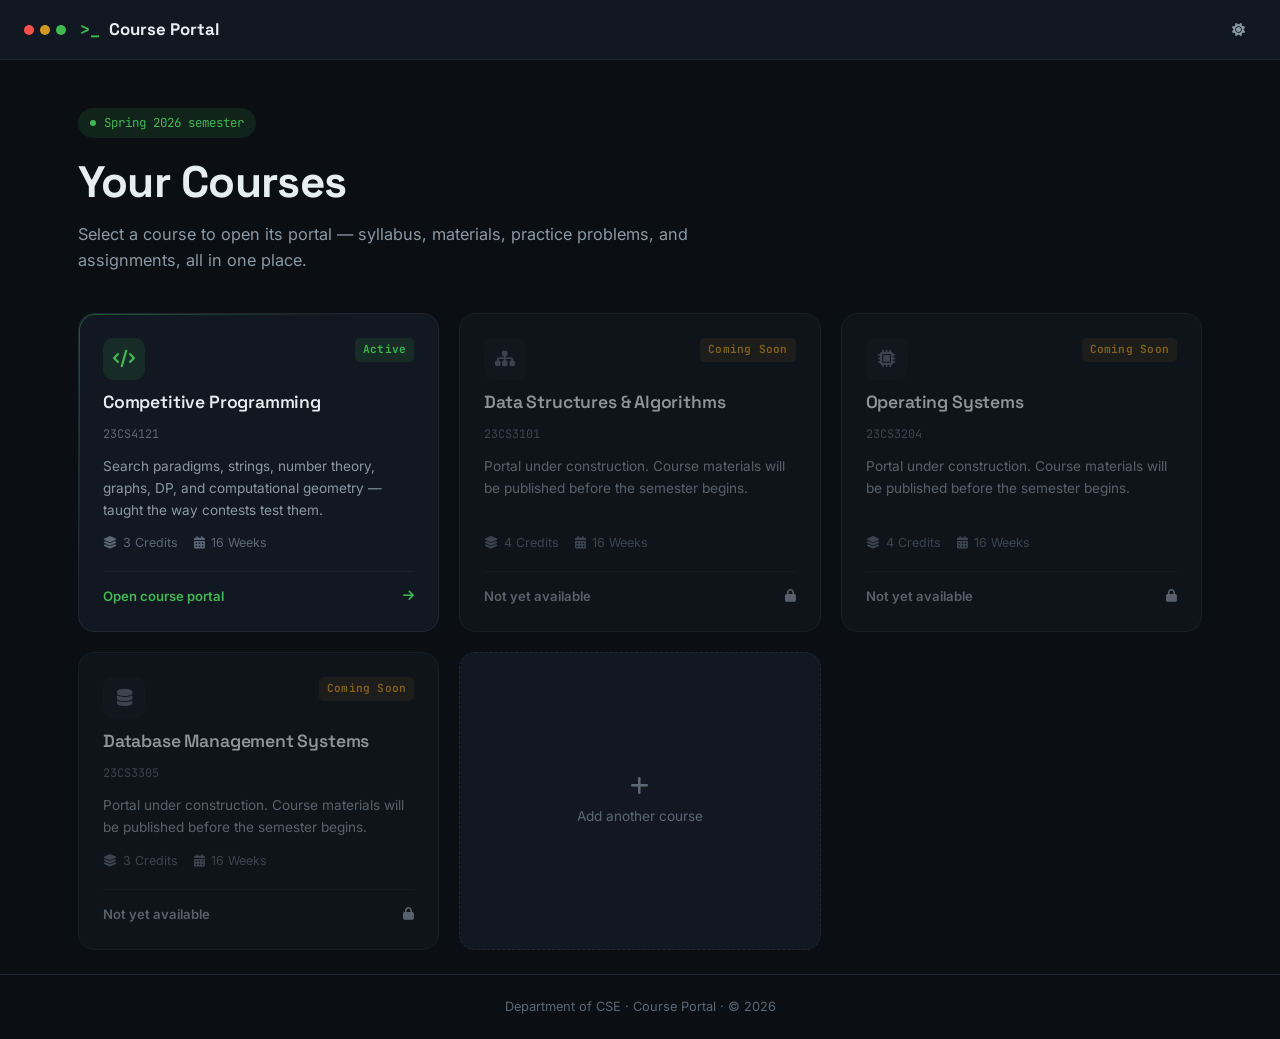
==== commit f21e9516: "Updated tile structure" ====
--- a/index.html
+++ b/index.html
@@ -3,115 +3,120 @@
 <head>
 <meta charset="UTF-8" />
 <meta name="viewport" content="width=device-width, initial-scale=1.0" />
-<title>Competitive Programming Portal · 23CS4121</title>
-<meta name="description" content="Course portal for Competitive Programming (23CS4121) — syllabus, materials, practice problems, lab experiments, and assignments." />
-<link rel="stylesheet" href="css/styles.css" />
+<title>Course Portal · Department of CSE</title>
+<meta name="description" content="Course portal hub — select a course to view its syllabus, materials, and practice resources." />
+<link rel="stylesheet" href="css/landing.css" />
 <link rel="stylesheet" href="https://cdnjs.cloudflare.com/ajax/libs/font-awesome/6.5.1/css/all.min.css" />
 </head>
 <body>
 
-<div id="topbarRoot" class="topbar"></div>
-<div id="sidebarRoot" class="sidebar"></div>
+<div class="topbar">
+  <div class="topbar-left">
+    <div class="topbar-dots"><span></span><span></span><span></span></div>
+    <a href="index.html" class="brand">
+      <span class="prompt-symbol">&gt;_</span>
+      <span>Course Portal</span>
+    </a>
+  </div>
+  <div class="topbar-right">
+    <button class="icon-btn" id="themeToggleBtn" aria-label="Toggle theme">
+      <i class="fa-solid fa-sun"></i>
+    </button>
+  </div>
+</div>
 
-<div class="main-content">
-  <div class="page-container">
+<main class="landing-main">
+  <div class="landing-container">
 
-    <!-- ===================== HERO ===================== -->
-    <section class="hero reveal">
-      <div class="hero-content">
-        <div class="hero-tag"><span class="dot"></span> Spring 2026 · 16-week course</div>
-        <h1>Competitive Programming</h1>
-        <p class="hero-desc">A systems-level approach to algorithmic problem solving — search paradigms, data structures, graph theory, and dynamic programming, taught the way contests actually test them.</p>
-        <div class="hero-actions">
-          <a href="syllabus.html" class="btn btn-primary"><i class="fa-solid fa-list-check"></i> View Syllabus</a>
-          <a href="practice.html" class="btn btn-secondary"><i class="fa-solid fa-code"></i> Start Practicing</a>
-        </div>
-        <div class="hero-stats">
-          <div class="hero-stat"><div class="num">5</div><div class="label">Units</div></div>
-          <div class="hero-stat"><div class="num">14</div><div class="label">Lab Experiments</div></div>
-          <div class="hero-stat"><div class="num">24</div><div class="label">Practice Problems</div></div>
-          <div class="hero-stat"><div class="num">16</div><div class="label">Weeks</div></div>
-          <div class="hero-stat"><div class="num">3</div><div class="label">Credits</div></div>
-        </div>
-      </div>
+    <section class="landing-hero reveal">
+      <div class="hero-tag"><span class="dot"></span> Spring 2026 semester</div>
+      <h1>Your Courses</h1>
+      <p class="hero-desc">Select a course to open its portal — syllabus, materials, practice problems, and assignments, all in one place.</p>
     </section>
 
-    <!-- ===================== COURSE OVERVIEW ===================== -->
-    <section class="section reveal">
-      <div class="grid grid-3">
-        <div class="card" style="grid-column: span 2; padding: 24px;">
-          <h3 style="margin-bottom:12px;"><i class="fa-solid fa-circle-info" style="color:var(--info);margin-right:8px;"></i>Course Overview</h3>
-          <p>This course builds the algorithmic toolkit needed for technical interviews and competitive programming contests alike. Students move from brute-force and search paradigms through bit manipulation, string algorithms, number theory, graph flow, dynamic programming, and computational geometry — each unit anchored in problems pulled from real judge platforms.</p>
-          <div style="display:flex;gap:24px;margin-top:18px;flex-wrap:wrap;">
-            <div><div class="text-faint mono" style="font-size:0.72rem;">COURSE CODE</div><div style="font-weight:600;">23CS4121</div></div>
-            <div><div class="text-faint mono" style="font-size:0.72rem;">CREDITS</div><div style="font-weight:600;">3</div></div>
-            <div><div class="text-faint mono" style="font-size:0.72rem;">PREREQUISITES</div><div style="font-weight:600;">Data Structures, C++ / Java Basics</div></div>
+    <section class="tiles-section reveal">
+      <div class="tiles-grid" id="tilesGrid">
+        <!-- Tile 1: Competitive Programming — live, links to existing portal -->
+        <a href="competitive-programming/index.html" class="course-tile live" data-course="cp">
+          <div class="tile-top">
+            <div class="tile-icon"><i class="fa-solid fa-code"></i></div>
+            <span class="badge badge-ac">Active</span>
+          </div>
+          <h3>Competitive Programming</h3>
+          <div class="tile-code mono">23CS4121</div>
+          <p class="tile-desc">Search paradigms, strings, number theory, graphs, DP, and computational geometry — taught the way contests test them.</p>
+          <div class="tile-meta-row">
+            <span><i class="fa-solid fa-layer-group"></i>3 Credits</span>
+            <span><i class="fa-solid fa-calendar-days"></i>16 Weeks</span>
+          </div>
+          <div class="tile-footer">
+            <span>Open course portal</span>
+            <i class="fa-solid fa-arrow-right"></i>
+          </div>
+        </a>
+
+        <!-- Tile 2: placeholder course -->
+        <div class="course-tile upcoming" data-course="dsa">
+          <div class="tile-top">
+            <div class="tile-icon"><i class="fa-solid fa-sitemap"></i></div>
+            <span class="badge badge-pending">Coming Soon</span>
+          </div>
+          <h3>Data Structures & Algorithms</h3>
+          <div class="tile-code mono">23CS3101</div>
+          <p class="tile-desc">Portal under construction. Course materials will be published before the semester begins.</p>
+          <div class="tile-meta-row">
+            <span><i class="fa-solid fa-layer-group"></i>4 Credits</span>
+            <span><i class="fa-solid fa-calendar-days"></i>16 Weeks</span>
+          </div>
+          <div class="tile-footer">
+            <span>Not yet available</span>
+            <i class="fa-solid fa-lock"></i>
           </div>
         </div>
-        <div class="card quote-block" id="quoteBlock">
-          <!-- filled by JS: coding quote of the day -->
+
+        <!-- Tile 3: placeholder course -->
+        <div class="course-tile upcoming" data-course="os">
+          <div class="tile-top">
+            <div class="tile-icon"><i class="fa-solid fa-microchip"></i></div>
+            <span class="badge badge-pending">Coming Soon</span>
+          </div>
+          <h3>Operating Systems</h3>
+          <div class="tile-code mono">23CS3204</div>
+          <p class="tile-desc">Portal under construction. Course materials will be published before the semester begins.</p>
+          <div class="tile-meta-row">
+            <span><i class="fa-solid fa-layer-group"></i>4 Credits</span>
+            <span><i class="fa-solid fa-calendar-days"></i>16 Weeks</span>
+          </div>
+          <div class="tile-footer">
+            <span>Not yet available</span>
+            <i class="fa-solid fa-lock"></i>
+          </div>
         </div>
-      </div>
-    </section>
 
-    <!-- ===================== OBJECTIVES & OUTCOMES ===================== -->
-    <section class="section reveal">
-      <div class="grid grid-2">
-        <div class="card" style="padding:24px;">
-          <h3 style="margin-bottom:14px;"><i class="fa-solid fa-bullseye" style="color:var(--ac);margin-right:8px;"></i>Course Objectives</h3>
-          <ul style="display:flex;flex-direction:column;gap:10px;">
-            <li style="display:flex;gap:10px;font-size:0.9rem;color:var(--text-dim);"><i class="fa-solid fa-chevron-right" style="color:var(--ac);font-size:0.7rem;margin-top:5px;"></i>Build fluency in core problem-solving paradigms: search, divide and conquer, greedy, and dynamic programming.</li>
-            <li style="display:flex;gap:10px;font-size:0.9rem;color:var(--text-dim);"><i class="fa-solid fa-chevron-right" style="color:var(--ac);font-size:0.7rem;margin-top:5px;"></i>Develop strong command of string algorithms, trie structures, and hashing techniques.</li>
-            <li style="display:flex;gap:10px;font-size:0.9rem;color:var(--text-dim);"><i class="fa-solid fa-chevron-right" style="color:var(--ac);font-size:0.7rem;margin-top:5px;"></i>Apply number theory and graph flow algorithms to model real constraint problems.</li>
-            <li style="display:flex;gap:10px;font-size:0.9rem;color:var(--text-dim);"><i class="fa-solid fa-chevron-right" style="color:var(--ac);font-size:0.7rem;margin-top:5px;"></i>Practice contest-style problem solving under time and complexity constraints.</li>
-          </ul>
+        <!-- Tile 4: placeholder course -->
+        <div class="course-tile upcoming" data-course="dbms">
+          <div class="tile-top">
+            <div class="tile-icon"><i class="fa-solid fa-database"></i></div>
+            <span class="badge badge-pending">Coming Soon</span>
+          </div>
+          <h3>Database Management Systems</h3>
+          <div class="tile-code mono">23CS3305</div>
+          <p class="tile-desc">Portal under construction. Course materials will be published before the semester begins.</p>
+          <div class="tile-meta-row">
+            <span><i class="fa-solid fa-layer-group"></i>3 Credits</span>
+            <span><i class="fa-solid fa-calendar-days"></i>16 Weeks</span>
+          </div>
+          <div class="tile-footer">
+            <span>Not yet available</span>
+            <i class="fa-solid fa-lock"></i>
+          </div>
         </div>
-        <div class="card" style="padding:24px;">
-          <h3 style="margin-bottom:14px;"><i class="fa-solid fa-trophy" style="color:var(--pending);margin-right:8px;"></i>Course Outcomes</h3>
-          <ul style="display:flex;flex-direction:column;gap:10px;">
-            <li style="display:flex;gap:10px;font-size:0.9rem;color:var(--text-dim);"><i class="fa-solid fa-chevron-right" style="color:var(--pending);font-size:0.7rem;margin-top:5px;"></i>Select and justify the right algorithmic paradigm for a given constraint profile.</li>
-            <li style="display:flex;gap:10px;font-size:0.9rem;color:var(--text-dim);"><i class="fa-solid fa-chevron-right" style="color:var(--pending);font-size:0.7rem;margin-top:5px;"></i>Implement and debug graph, DP, and geometry algorithms within contest time limits.</li>
-            <li style="display:flex;gap:10px;font-size:0.9rem;color:var(--text-dim);"><i class="fa-solid fa-chevron-right" style="color:var(--pending);font-size:0.7rem;margin-top:5px;"></i>Analyze time and space complexity to choose between competing solutions.</li>
-            <li style="display:flex;gap:10px;font-size:0.9rem;color:var(--text-dim);"><i class="fa-solid fa-chevron-right" style="color:var(--pending);font-size:0.7rem;margin-top:5px;"></i>Independently rate, solve, and review problems on major judge platforms.</li>
-          </ul>
-        </div>
-      </div>
-    </section>
 
-    <!-- ===================== QUICK NAV ===================== -->
-    <section class="section reveal">
-      <div class="section-head"><h2>Jump In</h2></div>
-      <div class="grid grid-4" id="quickNavGrid">
-        <!-- filled by JS -->
-      </div>
-    </section>
-
-    <!-- ===================== ANNOUNCEMENTS + UPCOMING ===================== -->
-    <section class="section reveal">
-      <div class="grid grid-2">
-        <div class="card" style="padding:8px 0;">
-          <h3 style="padding:16px 20px 4px;"><i class="fa-solid fa-bullhorn" style="color:var(--wa);margin-right:8px;"></i>Latest Announcements</h3>
-          <div id="announcementsList"></div>
-        </div>
-        <div class="card" style="padding:8px 0;">
-          <h3 style="padding:16px 20px 4px;"><i class="fa-solid fa-clock" style="color:var(--info);margin-right:8px;"></i>Upcoming Submissions</h3>
-          <div id="upcomingList"></div>
-        </div>
-      </div>
-    </section>
-
-    <!-- ===================== INSTRUCTOR ===================== -->
-    <section class="section reveal">
-      <div class="section-head"><h2>Instructor</h2></div>
-      <div class="card faculty-hero">
-        <div class="faculty-avatar">RK</div>
-        <div class="faculty-info">
-          <h2>Dr. Ravi Kumar</h2>
-          <div class="role">Assistant Professor · Department of CSE</div>
-          <p style="max-width:520px;">Teaches competitive programming and algorithm design, with a research focus on graph algorithms and computational geometry. Former ICPC regional finalist and CSES contributor.</p>
-          <div class="faculty-contact">
-            <a href="mailto:ravi.kumar@university.edu"><i class="fa-solid fa-envelope"></i> ravi.kumar@university.edu</a>
-            <a href="faculty.html"><i class="fa-solid fa-arrow-right"></i> Full profile</a>
+        <!-- Add-a-tile placeholder for faculty to extend -->
+        <div class="course-tile add-tile" id="addTileBtn">
+          <div class="add-tile-inner">
+            <i class="fa-solid fa-plus"></i>
+            <span>Add another course</span>
           </div>
         </div>
       </div>
@@ -119,10 +124,11 @@
 
   </div>
 
-  <div id="footerRoot" class="site-footer"></div>
-</div>
+  <footer class="landing-footer">
+    <span>Department of CSE · Course Portal · © <span id="yearStamp"></span></span>
+  </footer>
+</main>
 
-<script src="js/app.js"></script>
-<script src="js/index.js"></script>
+<script src="js/landing.js"></script>
 </body>
 </html>
--- a/css/landing.css
+++ b/css/landing.css
@@ -0,0 +1,270 @@
+/* ==========================================================================
+   LANDING PAGE — Course Tile Hub
+   Shares the design language of the Competitive Programming portal
+   (judge/terminal aesthetic, same tokens) so the hub and the course
+   portals it links to feel like one coherent product.
+   ========================================================================== */
+
+@import url('https://fonts.googleapis.com/css2?family=Space+Grotesk:wght@400;500;600;700&family=Inter:wght@400;500;600;700&family=JetBrains+Mono:wght@400;500;600;700&display=swap');
+
+:root {
+  --bg: #0B0F14;
+  --bg-raised: #121821;
+  --bg-overlay: #161D27;
+  --panel: #121821;
+  --panel-border: #1E2733;
+  --panel-border-soft: #182231;
+  --text: #E6EDF3;
+  --text-dim: #8B98A5;
+  --text-faint: #5B6776;
+
+  --ac: #3FB950;
+  --ac-dim: #2E8B3F;
+  --ac-bg: rgba(63, 185, 80, 0.12);
+  --pending: #D29922;
+  --pending-bg: rgba(210, 153, 34, 0.12);
+  --wa: #F85149;
+  --wa-bg: rgba(248, 81, 73, 0.12);
+  --info: #58A6FF;
+  --info-bg: rgba(88, 166, 255, 0.12);
+
+  --font-display: 'Space Grotesk', sans-serif;
+  --font-body: 'Inter', sans-serif;
+  --font-mono: 'JetBrains Mono', monospace;
+
+  --radius-sm: 6px;
+  --radius-md: 10px;
+  --radius-lg: 16px;
+  --topbar-h: 60px;
+  --max-w: 1180px;
+
+  --shadow-md: 0 4px 16px rgba(0,0,0,0.35);
+  --shadow-lg: 0 12px 40px rgba(0,0,0,0.45);
+  --transition: 180ms cubic-bezier(0.4, 0, 0.2, 1);
+}
+
+[data-theme="light"] {
+  --bg: #F6F8FA;
+  --bg-raised: #FFFFFF;
+  --bg-overlay: #FFFFFF;
+  --panel: #FFFFFF;
+  --panel-border: #D8DEE4;
+  --panel-border-soft: #E5E9ED;
+  --text: #1B2330;
+  --text-dim: #57606A;
+  --text-faint: #8B98A5;
+
+  --ac: #1A7F37;
+  --ac-dim: #166A2E;
+  --ac-bg: rgba(26, 127, 55, 0.10);
+  --pending: #9A6700;
+  --pending-bg: rgba(154, 103, 0, 0.10);
+  --wa: #CF222E;
+  --wa-bg: rgba(207, 34, 46, 0.10);
+  --info: #0969DA;
+  --info-bg: rgba(9, 105, 218, 0.10);
+
+  --shadow-md: 0 4px 16px rgba(27,35,48,0.08);
+  --shadow-lg: 0 12px 32px rgba(27,35,48,0.12);
+}
+
+* { margin: 0; padding: 0; box-sizing: border-box; }
+html { scroll-behavior: smooth; }
+body {
+  background: var(--bg);
+  color: var(--text);
+  font-family: var(--font-body);
+  font-size: 15px;
+  line-height: 1.6;
+  -webkit-font-smoothing: antialiased;
+  transition: background var(--transition), color var(--transition);
+  min-height: 100vh;
+}
+a { color: inherit; text-decoration: none; }
+button { font-family: inherit; cursor: pointer; border: none; background: none; color: inherit; }
+
+@media (prefers-reduced-motion: reduce) {
+  *, *::before, *::after {
+    animation-duration: 0.001ms !important;
+    transition-duration: 0.001ms !important;
+    scroll-behavior: auto !important;
+  }
+}
+:focus-visible { outline: 2px solid var(--info); outline-offset: 2px; border-radius: 4px; }
+
+h1, h2, h3 {
+  font-family: var(--font-display);
+  font-weight: 600;
+  letter-spacing: -0.01em;
+  line-height: 1.2;
+  color: var(--text);
+}
+.mono { font-family: var(--font-mono); }
+
+/* ---- Topbar ---- */
+.topbar {
+  position: sticky;
+  top: 0;
+  height: var(--topbar-h);
+  background: var(--bg-raised);
+  border-bottom: 1px solid var(--panel-border);
+  display: flex;
+  align-items: center;
+  justify-content: space-between;
+  padding: 0 24px;
+  z-index: 100;
+}
+.topbar-left { display: flex; align-items: center; gap: 14px; }
+.topbar-dots { display: flex; gap: 6px; }
+.topbar-dots span { width: 10px; height: 10px; border-radius: 50%; display: inline-block; }
+.topbar-dots span:nth-child(1) { background: var(--wa); }
+.topbar-dots span:nth-child(2) { background: var(--pending); }
+.topbar-dots span:nth-child(3) { background: var(--ac); }
+.brand {
+  display: flex; align-items: center; gap: 9px;
+  font-family: var(--font-display); font-weight: 700; font-size: 1.05rem;
+}
+.brand .prompt-symbol { color: var(--ac); font-family: var(--font-mono); }
+.icon-btn {
+  width: 36px; height: 36px;
+  display: flex; align-items: center; justify-content: center;
+  border-radius: var(--radius-sm);
+  color: var(--text-dim);
+  transition: background var(--transition), color var(--transition);
+}
+.icon-btn:hover { background: var(--bg-overlay); color: var(--text); }
+
+/* ---- Layout ---- */
+.landing-main { min-height: calc(100vh - var(--topbar-h)); display: flex; flex-direction: column; }
+.landing-container { max-width: var(--max-w); margin: 0 auto; padding: 48px 28px 24px; flex: 1; width: 100%; }
+
+/* ---- Hero ---- */
+.landing-hero { margin-bottom: 40px; max-width: 640px; }
+.hero-tag {
+  display: inline-flex; align-items: center; gap: 8px;
+  font-family: var(--font-mono); font-size: 0.78rem;
+  color: var(--ac); background: var(--ac-bg);
+  padding: 5px 12px; border-radius: 20px; margin-bottom: 18px;
+}
+.hero-tag .dot { width: 6px; height: 6px; border-radius: 50%; background: var(--ac); animation: pulse-dot 2s infinite; }
+@keyframes pulse-dot { 0%, 100% { opacity: 1; } 50% { opacity: 0.3; } }
+.landing-hero h1 { font-size: clamp(2rem, 4vw, 2.75rem); font-weight: 700; margin-bottom: 12px; }
+.hero-desc { color: var(--text-dim); font-size: 1.02rem; }
+
+/* ---- Badges (subset reused from main portal) ---- */
+.badge {
+  display: inline-flex; align-items: center; gap: 5px;
+  font-family: var(--font-mono); font-size: 0.7rem; font-weight: 600;
+  padding: 3px 8px; border-radius: 5px; letter-spacing: 0.02em;
+}
+.badge-ac { background: var(--ac-bg); color: var(--ac); }
+.badge-pending { background: var(--pending-bg); color: var(--pending); }
+
+/* ---- Tiles grid ---- */
+.tiles-grid {
+  display: grid;
+  grid-template-columns: repeat(auto-fill, minmax(280px, 1fr));
+  gap: 20px;
+}
+
+.course-tile {
+  background: var(--panel);
+  border: 1px solid var(--panel-border);
+  border-radius: var(--radius-lg);
+  padding: 24px;
+  display: flex;
+  flex-direction: column;
+  gap: 12px;
+  position: relative;
+  transition: border-color var(--transition), transform var(--transition), box-shadow var(--transition);
+  min-height: 220px;
+}
+
+.course-tile.live {
+  cursor: pointer;
+}
+.course-tile.live:hover {
+  border-color: var(--ac);
+  transform: translateY(-3px);
+  box-shadow: var(--shadow-lg);
+}
+.course-tile.live:hover .tile-footer i { transform: translateX(3px); }
+.course-tile.live::before {
+  content: '';
+  position: absolute;
+  inset: 0;
+  border-radius: var(--radius-lg);
+  padding: 1px;
+  background: linear-gradient(135deg, var(--ac-dim), transparent 40%);
+  -webkit-mask: linear-gradient(#fff 0 0) content-box, linear-gradient(#fff 0 0);
+  -webkit-mask-composite: xor;
+  mask-composite: exclude;
+  pointer-events: none;
+  opacity: 0.6;
+}
+
+.course-tile.upcoming {
+  opacity: 0.6;
+  cursor: not-allowed;
+}
+.course-tile.upcoming .tile-icon { background: var(--bg-overlay); color: var(--text-faint); }
+
+.tile-top { display: flex; align-items: flex-start; justify-content: space-between; }
+.tile-icon {
+  width: 42px; height: 42px;
+  border-radius: 10px;
+  display: flex; align-items: center; justify-content: center;
+  background: var(--ac-bg);
+  color: var(--ac);
+  font-size: 1.1rem;
+}
+.course-tile h3 { font-size: 1.1rem; }
+.tile-code { font-size: 0.74rem; color: var(--text-faint); }
+.tile-desc { font-size: 0.85rem; color: var(--text-dim); flex: 1; }
+.tile-meta-row { display: flex; gap: 16px; font-size: 0.78rem; color: var(--text-faint); }
+.tile-meta-row span { display: flex; align-items: center; gap: 6px; }
+.tile-footer {
+  display: flex; align-items: center; justify-content: space-between;
+  margin-top: 6px; padding-top: 14px;
+  border-top: 1px solid var(--panel-border-soft);
+  font-size: 0.82rem; font-weight: 600;
+  color: var(--text-dim);
+}
+.course-tile.live .tile-footer { color: var(--ac); }
+.tile-footer i { transition: transform var(--transition); font-size: 0.78rem; }
+
+/* ---- Add-tile (faculty extension hint) ---- */
+.add-tile {
+  border-style: dashed;
+  align-items: center;
+  justify-content: center;
+  cursor: default;
+  min-height: 220px;
+}
+.add-tile-inner {
+  display: flex; flex-direction: column; align-items: center; gap: 10px;
+  color: var(--text-faint);
+  font-size: 0.85rem;
+  text-align: center;
+}
+.add-tile-inner i { font-size: 1.3rem; }
+
+/* ---- Footer ---- */
+.landing-footer {
+  border-top: 1px solid var(--panel-border);
+  padding: 22px 28px;
+  text-align: center;
+  font-size: 0.8rem;
+  color: var(--text-faint);
+}
+
+/* ---- Scroll reveal ---- */
+.reveal { opacity: 0; transform: translateY(16px); transition: opacity 500ms ease, transform 500ms ease; }
+.reveal.in-view { opacity: 1; transform: translateY(0); }
+
+/* ---- Responsive ---- */
+@media (max-width: 600px) {
+  .landing-container { padding: 32px 18px 16px; }
+  .tiles-grid { grid-template-columns: 1fr; }
+  .topbar { padding: 0 16px; }
+}
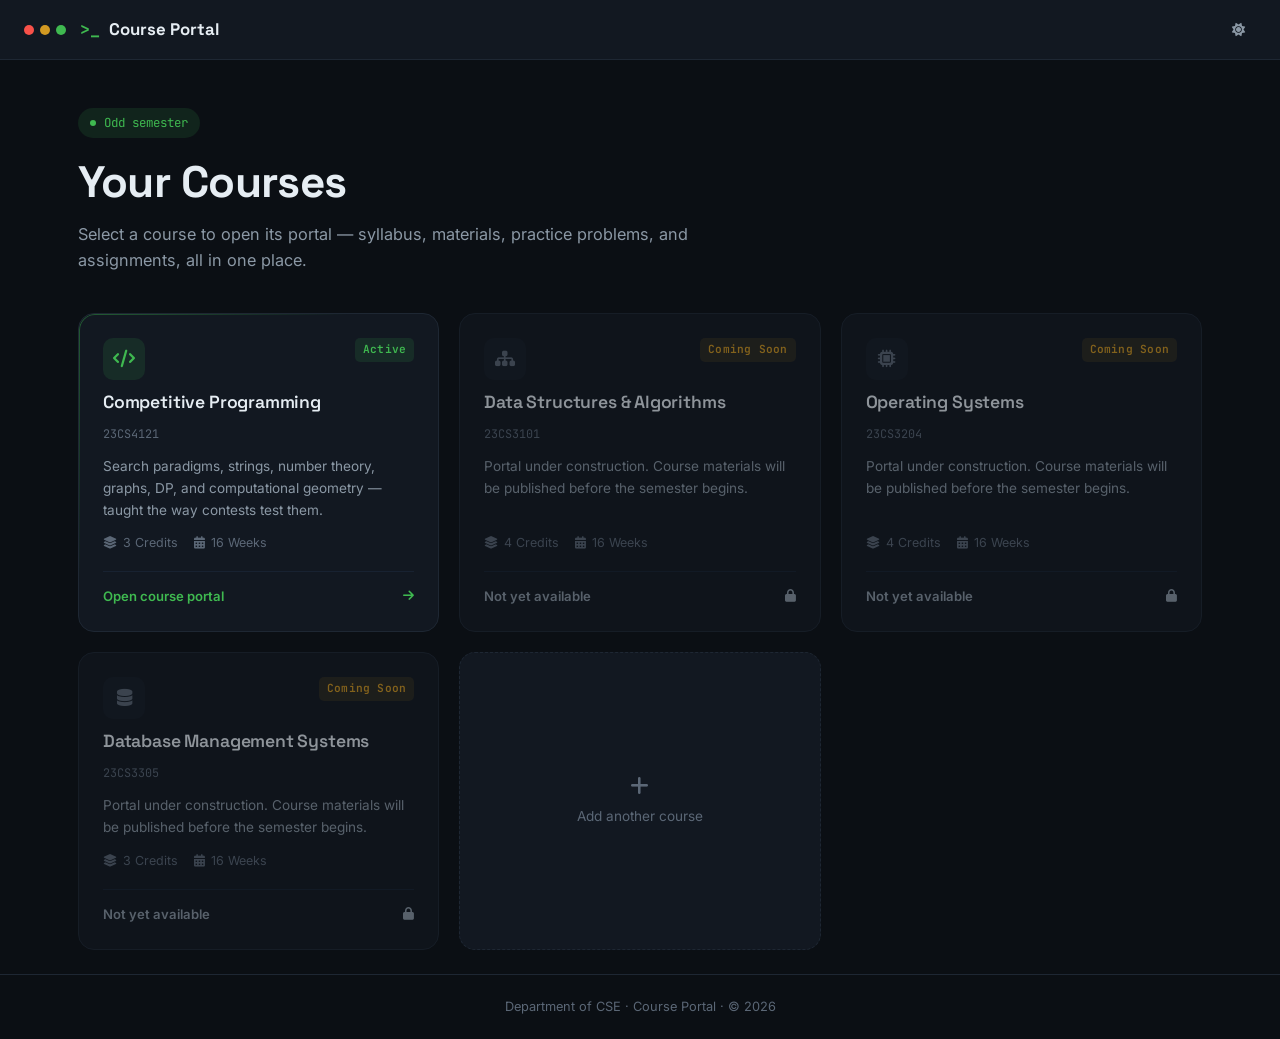
==== commit a9fa751b: "Sem name" ====
--- a/index.html
+++ b/index.html
@@ -29,7 +29,7 @@
   <div class="landing-container">
 
     <section class="landing-hero reveal">
-      <div class="hero-tag"><span class="dot"></span> Spring 2026 semester</div>
+      <div class="hero-tag"><span class="dot"></span> Odd semester</div>
       <h1>Your Courses</h1>
       <p class="hero-desc">Select a course to open its portal — syllabus, materials, practice problems, and assignments, all in one place.</p>
     </section>
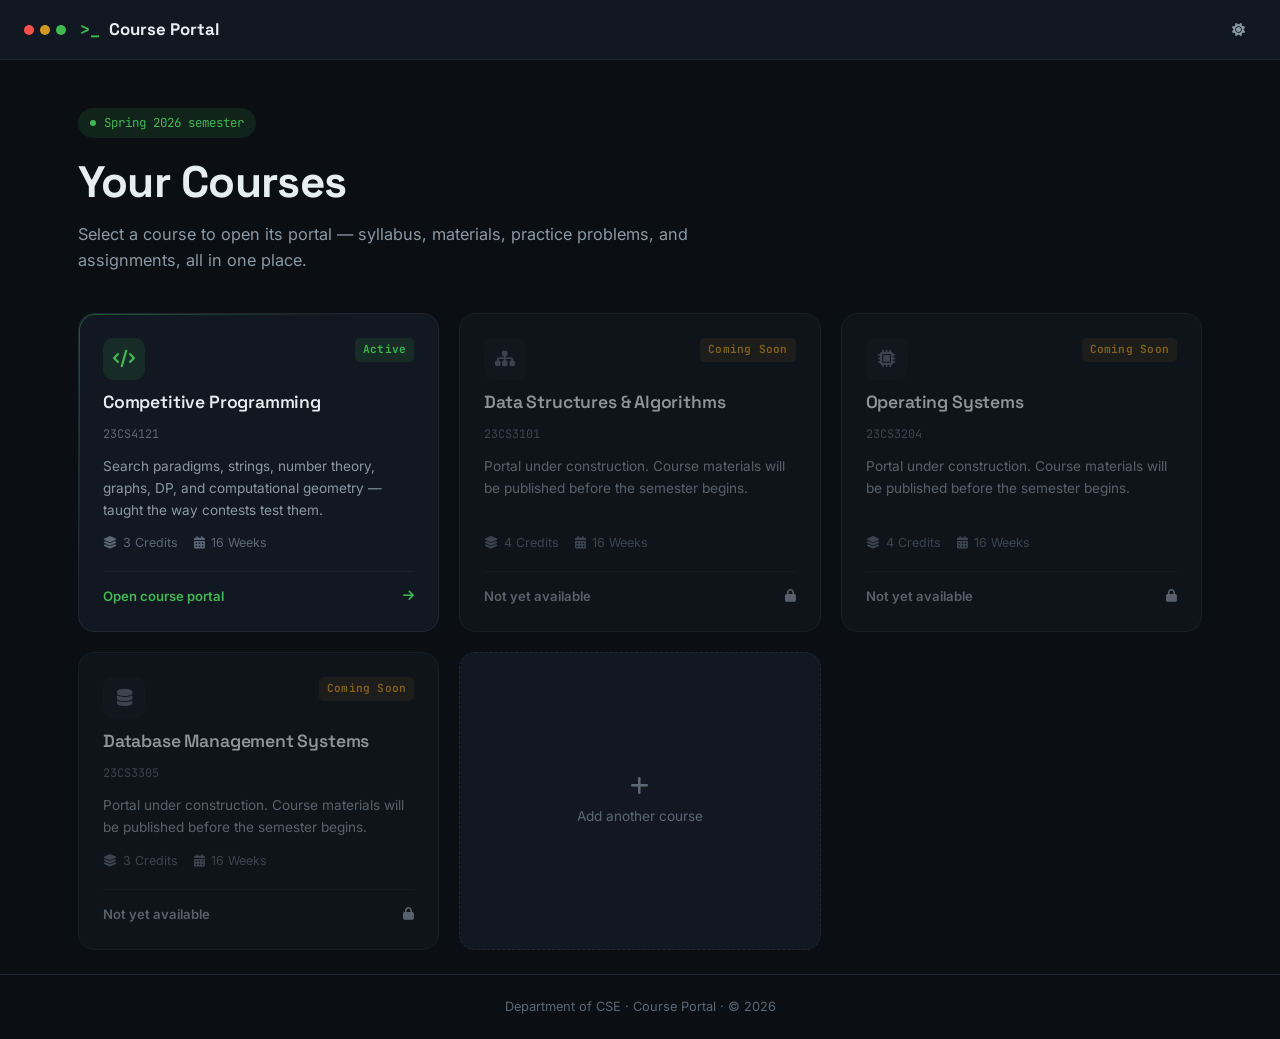
==== commit fce4d82b: "Sem name" ====
--- a/index.html
+++ b/index.html
@@ -29,7 +29,7 @@
   <div class="landing-container">
 
     <section class="landing-hero reveal">
-      <div class="hero-tag"><span class="dot"></span> Odd semester</div>
+      <div class="hero-tag"><span class="dot"></span> Spring 2026 semester</div>
       <h1>Your Courses</h1>
       <p class="hero-desc">Select a course to open its portal — syllabus, materials, practice problems, and assignments, all in one place.</p>
     </section>
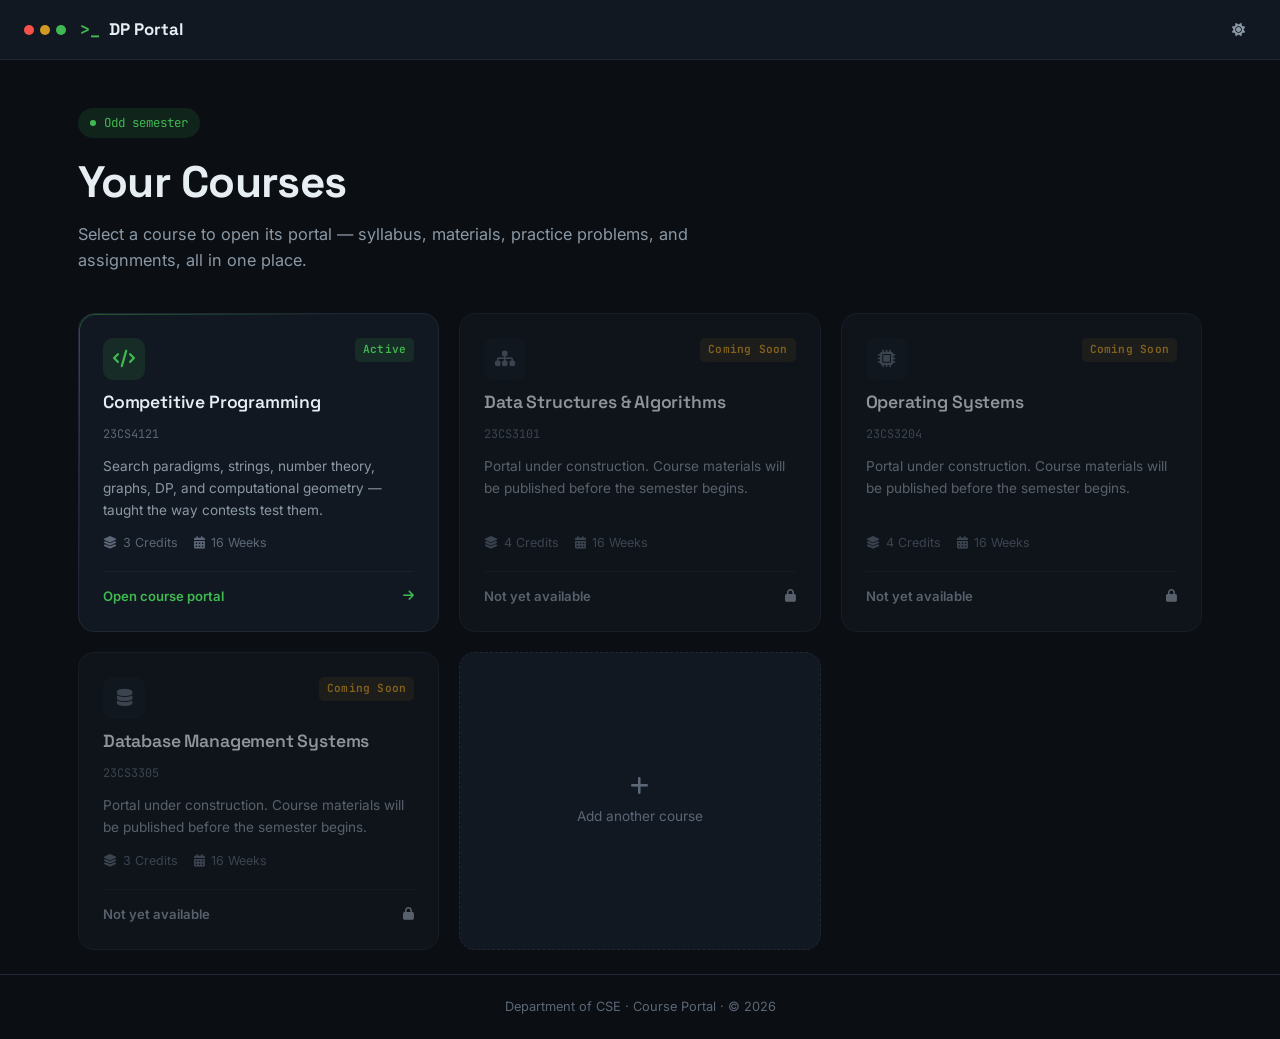
==== commit e787c2a4: "Sem name" ====
--- a/index.html
+++ b/index.html
@@ -15,7 +15,7 @@
     <div class="topbar-dots"><span></span><span></span><span></span></div>
     <a href="index.html" class="brand">
       <span class="prompt-symbol">&gt;_</span>
-      <span>Course Portal</span>
+      <span>DP Portal</span>
     </a>
   </div>
   <div class="topbar-right">
@@ -29,7 +29,7 @@
   <div class="landing-container">
 
     <section class="landing-hero reveal">
-      <div class="hero-tag"><span class="dot"></span> Spring 2026 semester</div>
+      <div class="hero-tag"><span class="dot"></span> Odd semester</div>
       <h1>Your Courses</h1>
       <p class="hero-desc">Select a course to open its portal — syllabus, materials, practice problems, and assignments, all in one place.</p>
     </section>
